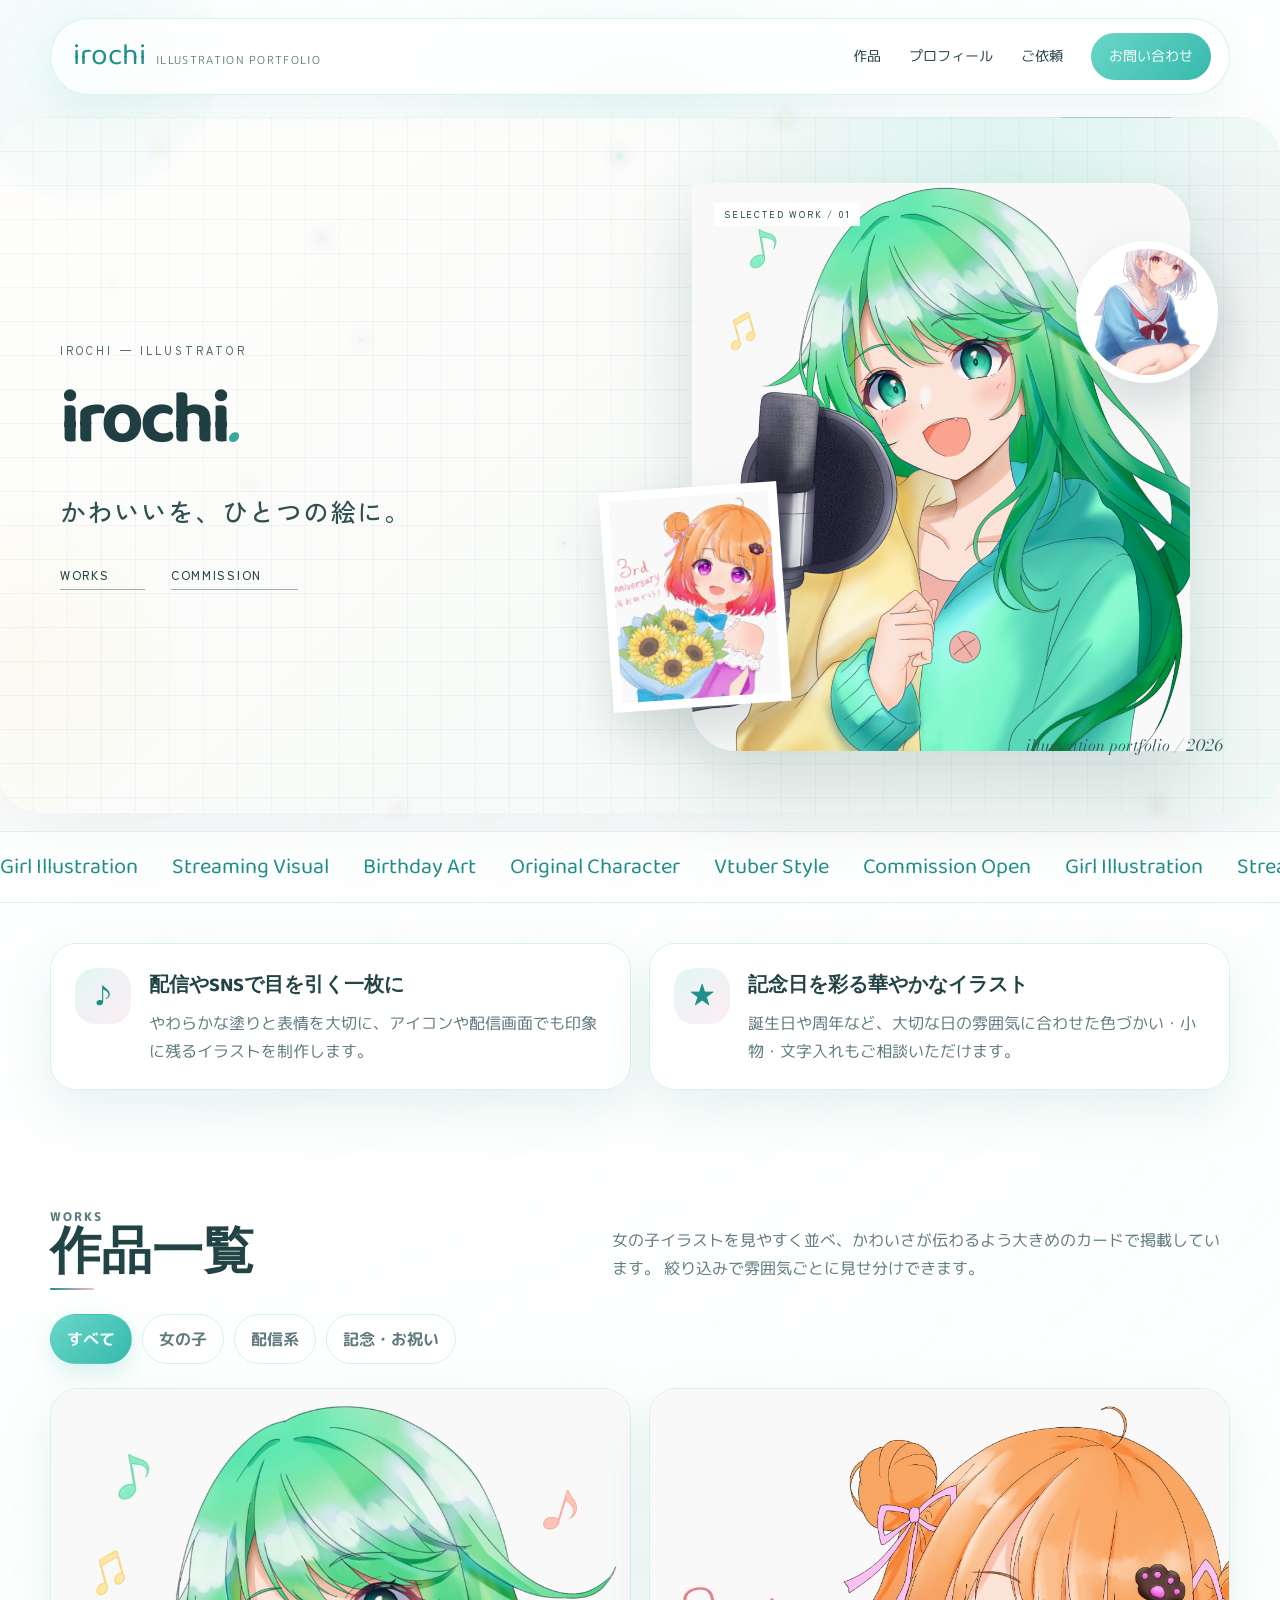
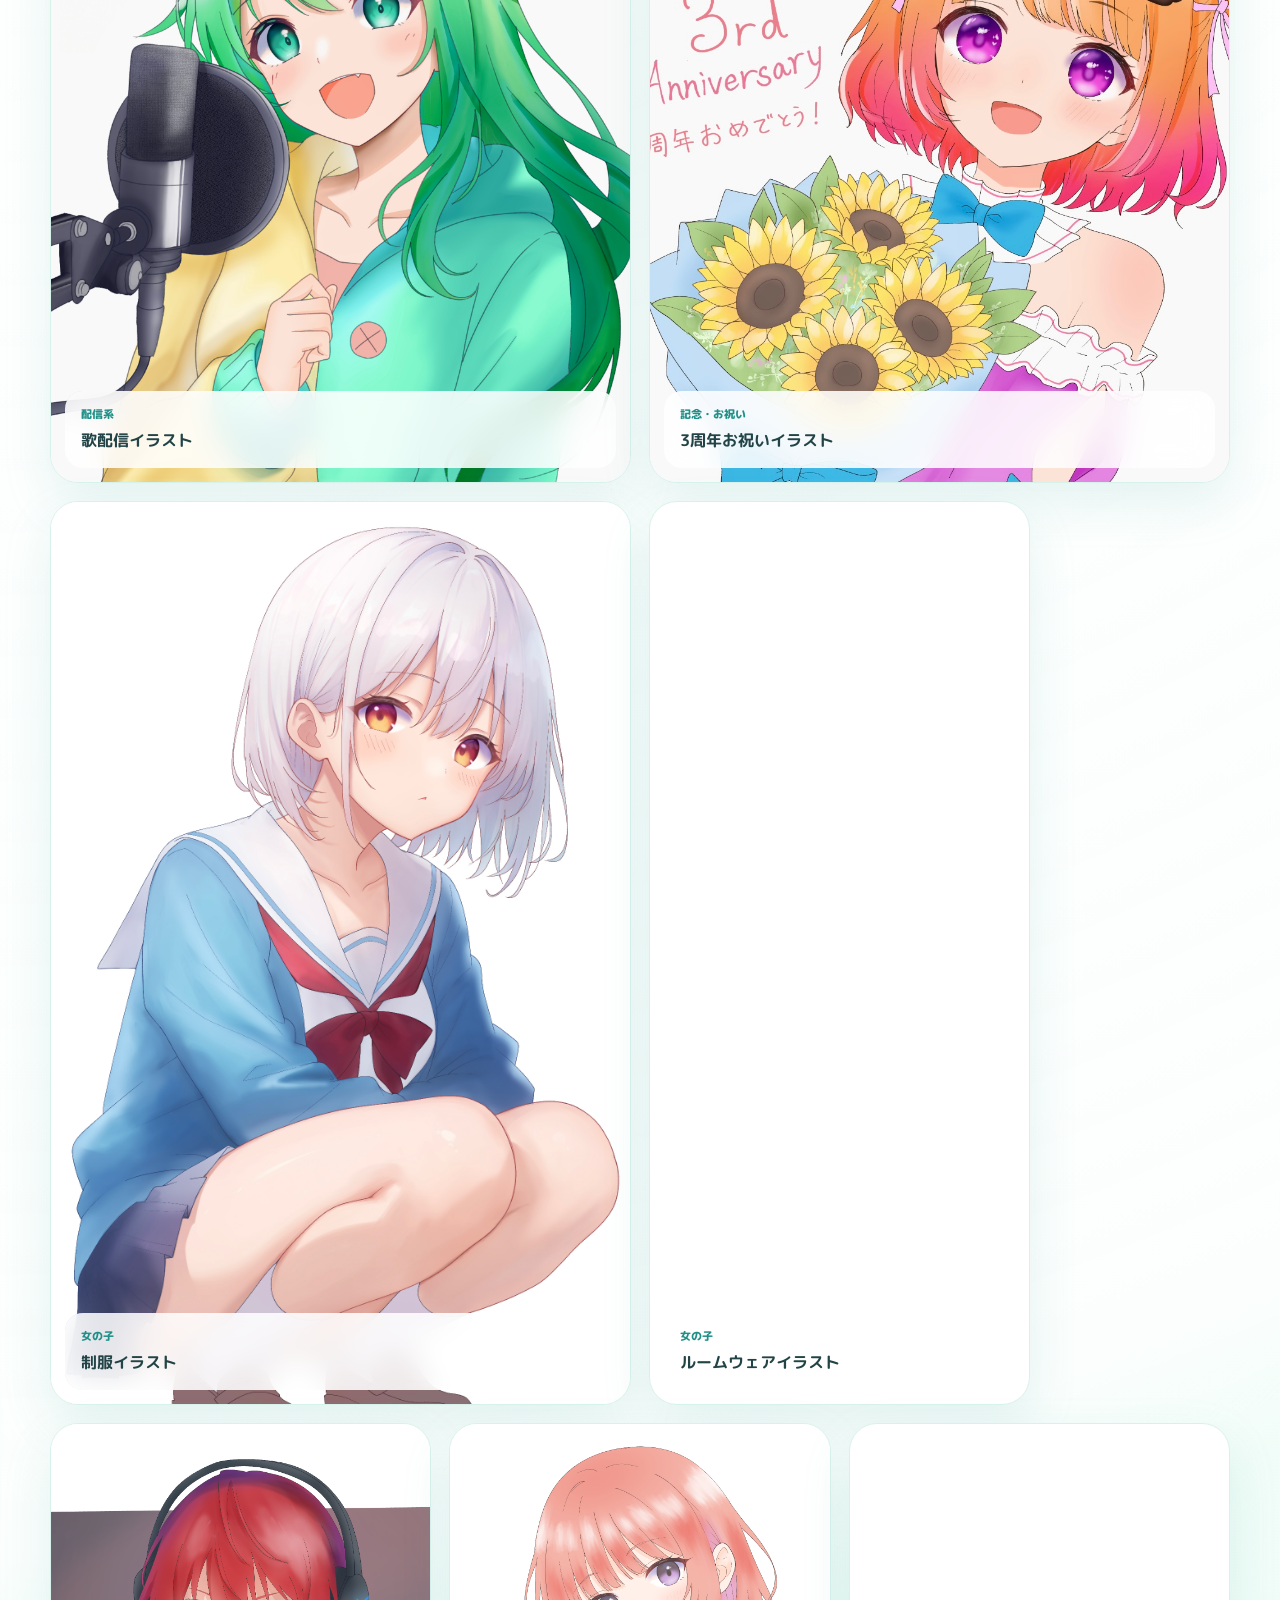
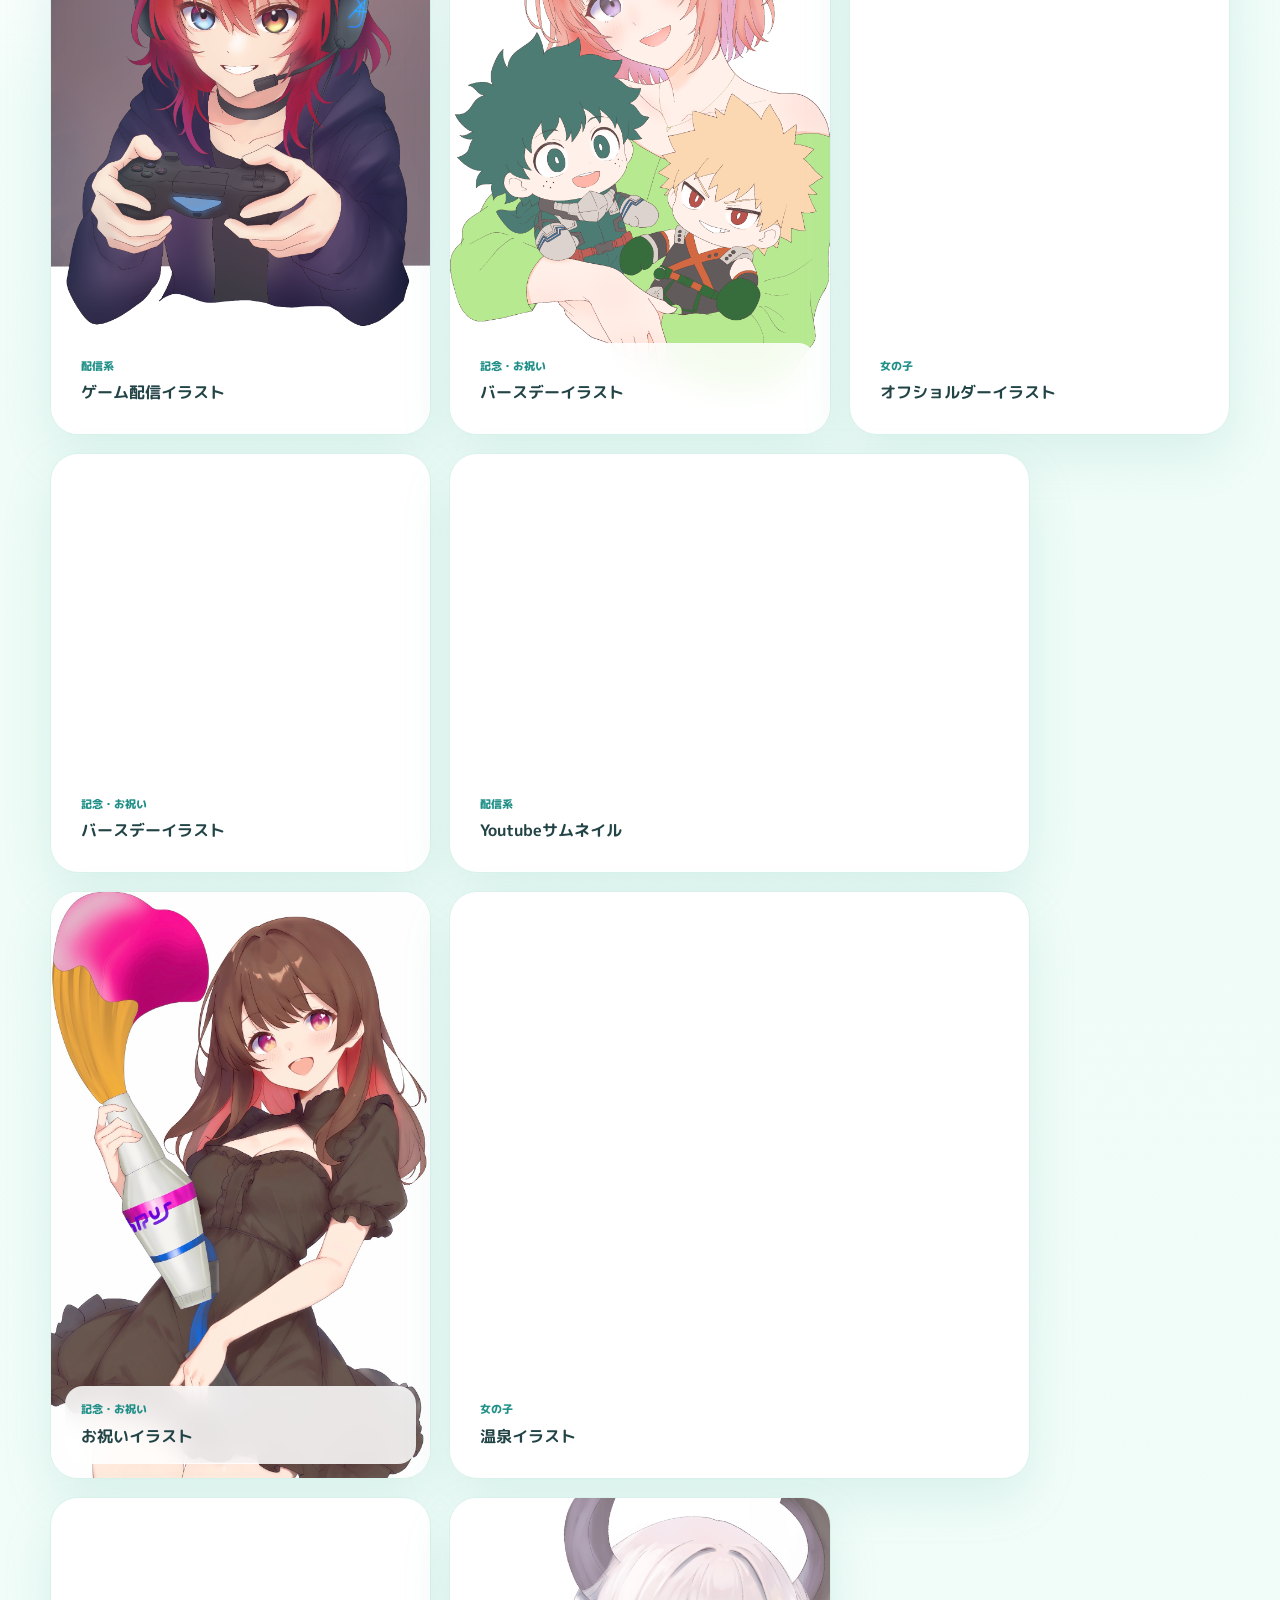
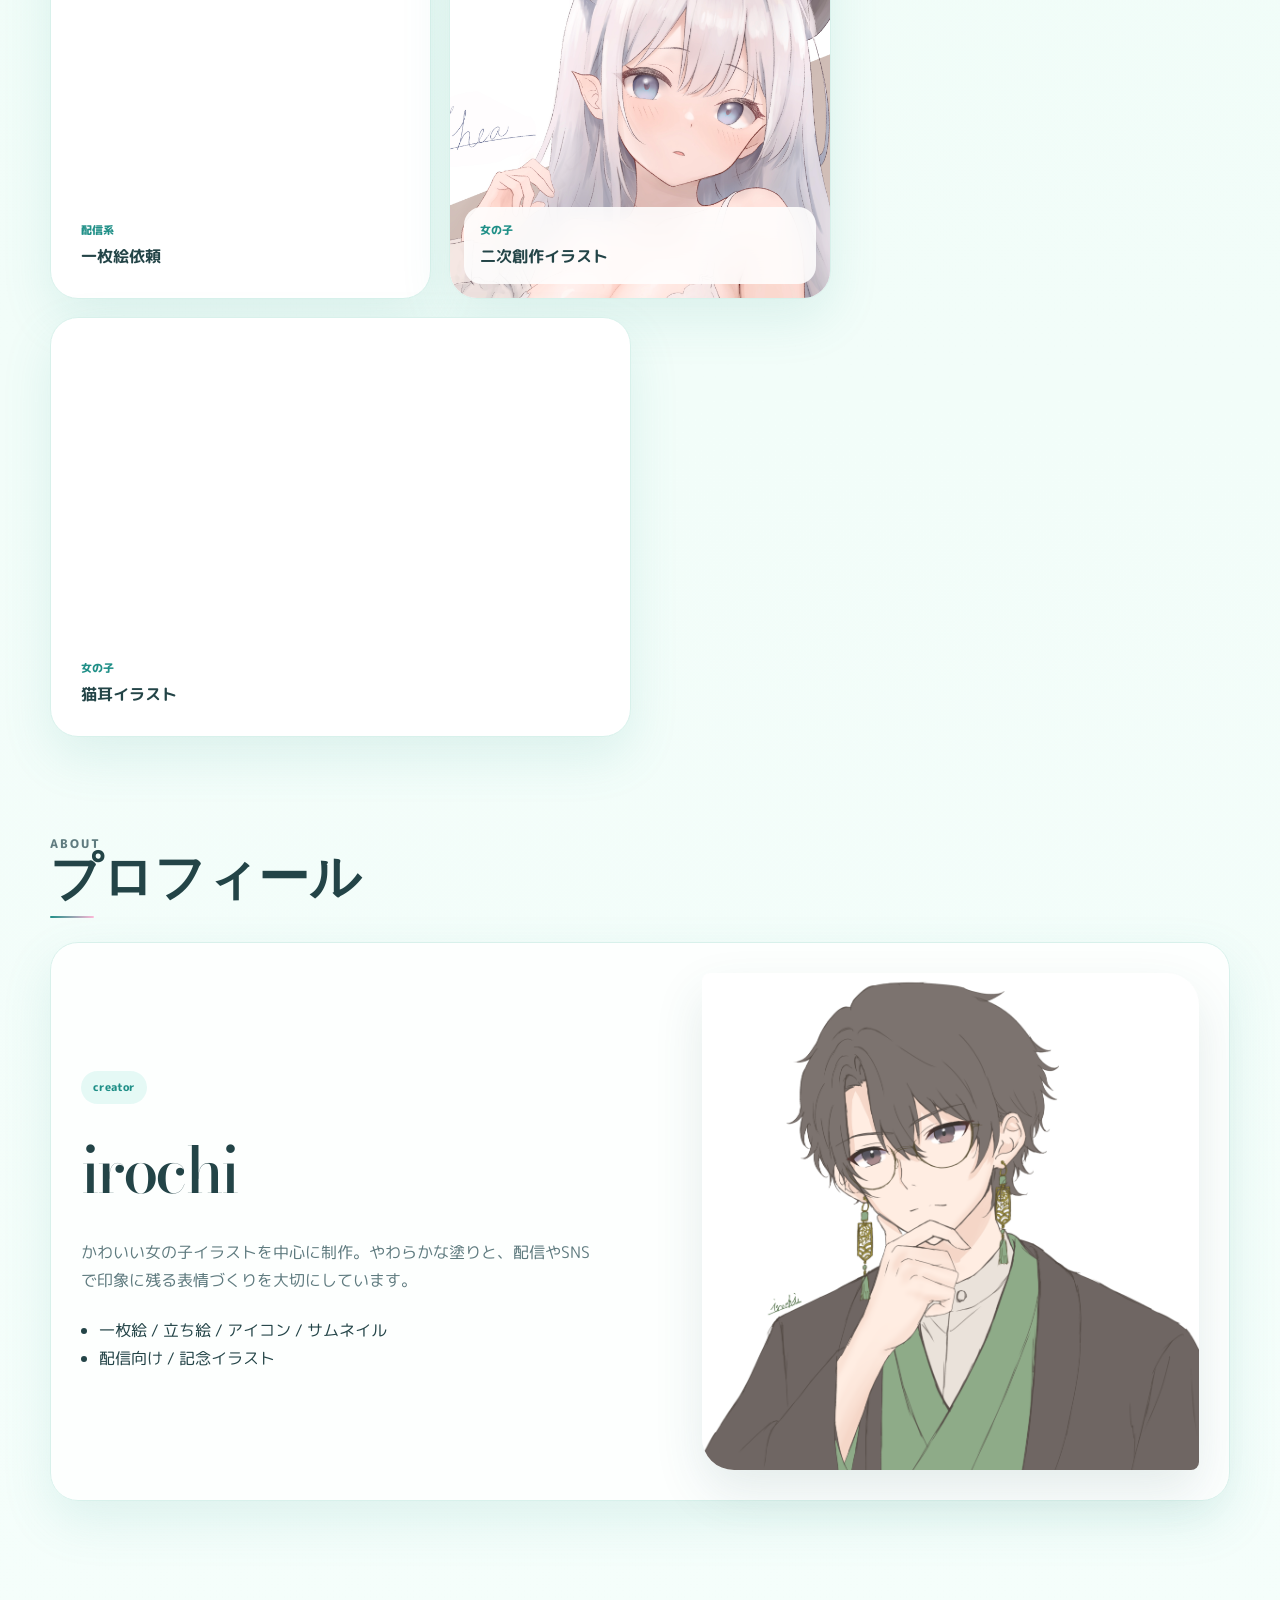
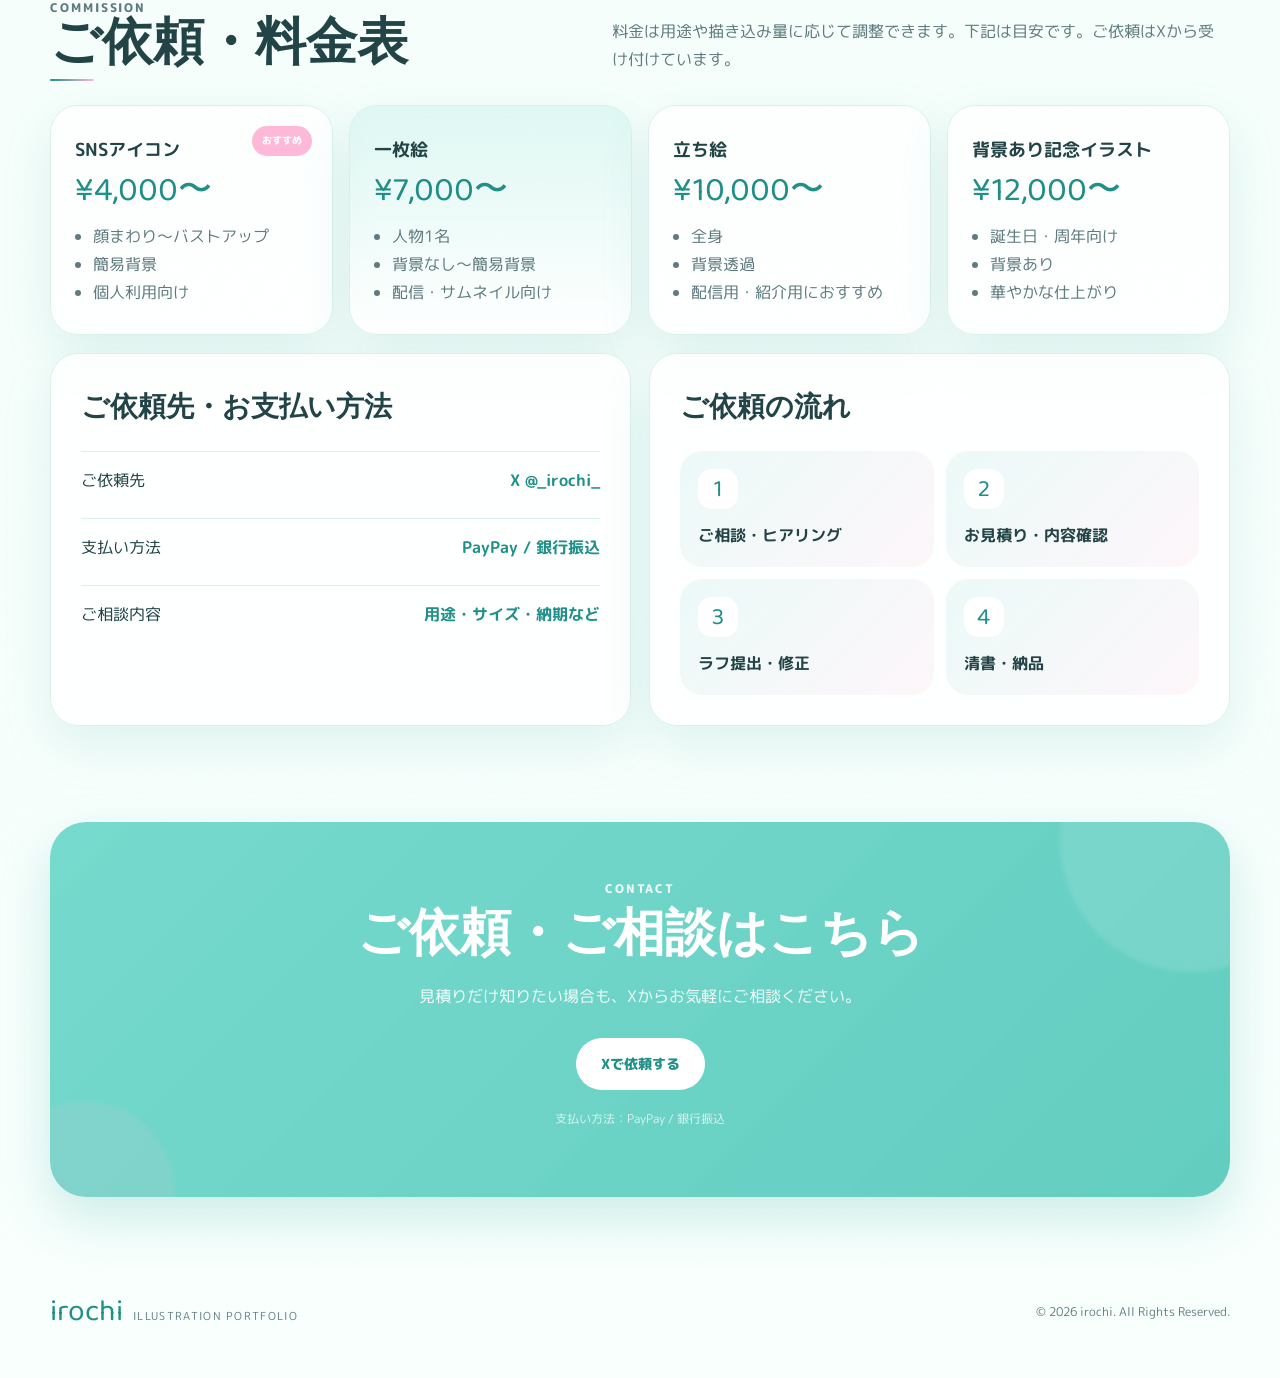
==== index.html @ ca9dcc51 "作品・プロフィール管理画面からポートフォリオを更新" ====
<!DOCTYPE html>
<html lang="ja"><head>
  <meta charset="UTF-8">
  <meta name="viewport" content="width=device-width, initial-scale=1.0">
  <meta name="description" content="irochi のイラストポートフォリオ。かわいい女の子イラストを中心に、配信用・記念イラスト・ご依頼料金表を掲載しています。">
  <meta name="theme-color" content="#6ad7c9">
  <meta property="og:type" content="website">
  <meta property="og:title" content="irochi | Illustration Portfolio">
  <meta property="og:description" content="かわいい女の子イラストを中心に、配信用・記念イラストなどを掲載しています。">
  <meta property="og:url" content="https://irochi1184.github.io/irochi-portfolio/">
  <meta property="og:image" content="https://irochi1184.github.io/irochi-portfolio/assets/work-20260907-054924-replace-1788727764575.webp">
  <meta name="twitter:card" content="summary_large_image">
  <title>irochi | Illustration Portfolio</title>
  <link rel="preconnect" href="https://fonts.googleapis.com">
  <link rel="preconnect" href="https://fonts.gstatic.com" crossorigin="">
  <link href="https://fonts.googleapis.com/css2?family=Baloo+2:wght@500;600;700&amp;family=M+PLUS+Rounded+1c:wght@400;500;700;800&amp;display=swap" rel="stylesheet">
  <link rel="stylesheet" href="style.css">
<meta name="irochi-profile-image" content="assets/irochi-profile-20260907-070333.webp"></head>
<body>
  <div class="bg-bubbles bubble-a"></div>
  <div class="bg-bubbles bubble-b"></div>
  <div class="bg-bubbles bubble-c"></div>

  <header class="site-header">
    <a class="logo" href="#top" aria-label="トップへ">
      <span class="logo-main">irochi</span>
      <span class="logo-sub">illustration portfolio</span>
    </a>

    <button class="menu-button" aria-label="メニューを開く" aria-expanded="false" aria-controls="main-nav">
      <span></span><span></span><span></span>
    </button>

    <nav class="nav" id="main-nav">
      <a href="#works">作品</a>
      <a href="#about">プロフィール</a>
      <a href="#commission">ご依頼</a>
      <a href="#contact" class="nav-contact">お問い合わせ</a>
    </nav>
  </header>

  <main id="top">
    <section class="hero section-shell">
      <div class="hero-copy reveal">
        <div class="mini-badges">
          <span>かわいい</span>
          <span>配信向け</span>
          <span>記念イラスト</span>
        </div>
        <p class="eyebrow">ILLUSTRATION PORTFOLIO</p>
        <h1>ポップでかわいい、<br>目を引く女の子イラストを。</h1>
        <p class="hero-text">
          女の子イラストを中心に、配信用の一枚絵、記念イラスト、立ち絵、
          アイコンなどを制作しています。表情や色づかいを大切に、
          見た瞬間に印象へ残る「かわいい」を目指しています。
        </p>
        <div class="hero-actions">
          <a class="button primary" href="#works">作品を見る</a>
          <a class="button secondary" href="#commission">料金を見る</a>
        </div>
        <div class="hero-stats">
          <div><strong>14</strong><span>掲載作品</span></div>
          <div><strong>Girl</strong><span>女の子中心</span></div>
          <div><strong>Vtuber</strong><span>配信向けも対応</span></div>
        </div>
      </div>

      <div class="hero-visual reveal">
        <div class="hero-card main-card">
          <img src="assets/work-20260907-054924-replace-1788727764575.webp" alt="歌配信イラストのイラスト" fetchpriority="high" decoding="async" style="object-position: 50% 35%;">
        </div>
        <div class="hero-card mini-card card-top">
          <img src="assets/work-20260907-054939-replace-1788727779864.webp" alt="花束を持った女の子イラスト">
        </div>
        <div class="hero-card mini-card card-bottom">
          <img src="assets/work-20260907-055204-replace-1788727924484.webp" alt="制服姿の女の子イラスト">
        </div>
        <span class="float-tag tag-left">cute</span>
        <span class="float-tag tag-right">pop</span>
      </div>
    </section>

    <section class="marquee">
      <div class="marquee-track">
        <span>Girl Illustration</span>
        <span>Streaming Visual</span>
        <span>Birthday Art</span>
        <span>Original Character</span>
        <span>Vtuber Style</span>
        <span>Commission Open</span>
        <span>Girl Illustration</span>
        <span>Streaming Visual</span>
        <span>Birthday Art</span>
        <span>Original Character</span>
        <span>Vtuber Style</span>
        <span>Commission Open</span>
      </div>
    </section>

    <section class="section-shell pick-up">
      <div class="pickup-card">
        <span class="pickup-icon">♪</span>
        <div>
          <h2>配信やSNSで目を引く一枚に</h2>
          <p>やわらかな塗りと表情を大切に、アイコンや配信画面でも印象に残るイラストを制作します。</p>
        </div>
      </div>
      <div class="pickup-card">
        <span class="pickup-icon">★</span>
        <div>
          <h2>記念日を彩る華やかなイラスト</h2>
          <p>誕生日や周年など、大切な日の雰囲気に合わせた色づかい・小物・文字入れもご相談いただけます。</p>
        </div>
      </div>
    </section>

    <section class="section-shell works-section" id="works">
      <div class="section-heading">
        <div>
          <p class="eyebrow">WORKS</p>
          <h2>作品一覧</h2>
        </div>
        <p>
          女の子イラストを見やすく並べ、かわいさが伝わるよう大きめのカードで掲載しています。
          絞り込みで雰囲気ごとに見せ分けできます。
        </p>
      </div>

      <div class="filters" aria-label="作品絞り込み">
        <button class="filter active" data-filter="all">すべて</button>
        <button class="filter" data-filter="girl">女の子</button>
        <button class="filter" data-filter="stream">配信系</button>
        <button class="filter" data-filter="event">記念・お祝い</button>
      </div>

      <div class="gallery">
<article class="work-card large" data-work-id="0dc0d459-3a8c-4c21-8faa-20822215a1f3" data-category="stream" data-description="" data-tags="Vtuber" data-created-at="" data-published-at="" data-focal-x="50" data-focal-y="35"><img src="assets/work-20260907-054924-replace-1788727764575.webp" loading="lazy" decoding="async" alt="歌配信イラストのイラスト" style="object-position:50% 35%"><div class="work-info"><span>配信系</span><h3>歌配信イラスト</h3></div></article>
<article class="work-card large" data-work-id="b589f8be-6ea8-4ae3-92c2-e9eaabcdfb4c" data-category="event" data-description="" data-tags="Vtuber|誕生日" data-created-at="" data-published-at="" data-focal-x="50" data-focal-y="35"><img src="assets/work-20260907-054939-replace-1788727779864.webp" loading="lazy" decoding="async" alt="3周年お祝いイラストのイラスト" style="object-position:50% 35%"><div class="work-info"><span>記念・お祝い</span><h3>3周年お祝いイラスト</h3></div></article>
<article class="work-card large" data-work-id="d599af22-2132-4af4-9855-dc34bfa29e88" data-category="girl" data-description="" data-tags="オリジナル" data-created-at="" data-published-at="" data-focal-x="50" data-focal-y="35"><img src="assets/work-20260907-055204-replace-1788727924484.webp" loading="lazy" decoding="async" alt="制服イラストのイラスト" style="object-position:50% 35%"><div class="work-info"><span>女の子</span><h3>制服イラスト</h3></div></article>
<article class="work-card tall" data-work-id="291535a1-8b2f-4905-a741-f532e386b338" data-category="girl" data-description="" data-tags="オリジナル|配信" data-created-at="" data-published-at="" data-focal-x="50" data-focal-y="35"><img src="assets/work-20260907-054952-replace-1788727792279.webp" loading="lazy" decoding="async" alt="ルームウェアイラストのイラスト" style="object-position:50% 35%"><div class="work-info"><span>女の子</span><h3>ルームウェアイラスト</h3></div></article>
<article class="work-card" data-work-id="65111ff8-8fa5-4982-b0e4-c35c214b6dd1" data-category="stream" data-description="" data-tags="プレゼント" data-created-at="" data-published-at="" data-focal-x="50" data-focal-y="35"><img src="assets/work-20260907-055010-replace-1788727810519.webp" loading="lazy" decoding="async" alt="ゲーム配信イラストのイラスト" style="object-position:50% 35%"><div class="work-info"><span>配信系</span><h3>ゲーム配信イラスト</h3></div></article>
<article class="work-card" data-work-id="30259e52-e75e-404e-b81f-5c33e9fb9d85" data-category="event" data-description="" data-tags="誕生日|プレゼント" data-created-at="" data-published-at="" data-focal-x="50" data-focal-y="35"><img src="assets/work-20260907-055024-replace-1788727824946.webp" loading="lazy" decoding="async" alt="バースデーイラストのイラスト" style="object-position:50% 35%"><div class="work-info"><span>記念・お祝い</span><h3>バースデーイラスト</h3></div></article>
<article class="work-card tall" data-work-id="865e700f-88f6-4f75-8026-7b1b02a7db4a" data-category="girl" data-description="" data-tags="オリジナル" data-created-at="" data-published-at="" data-focal-x="50" data-focal-y="35"><img src="assets/work-20260907-055045-replace-1788727845674.webp" loading="lazy" decoding="async" alt="オフショルダーイラストのイラスト" style="object-position:50% 35%"><div class="work-info"><span>女の子</span><h3>オフショルダーイラスト</h3></div></article>
<article class="work-card" data-work-id="b49111fb-d2c8-4141-b58a-37d630e3a966" data-category="event" data-description="" data-tags="誕生日|プレゼント" data-created-at="" data-published-at="" data-focal-x="50" data-focal-y="35"><img src="assets/work-20260907-055247-replace-1788727967745.webp" loading="lazy" decoding="async" alt="バースデーイラストのイラスト" style="object-position:50% 35%"><div class="work-info"><span>記念・お祝い</span><h3>バースデーイラスト</h3></div></article>
<article class="work-card wide" data-work-id="de477c75-c773-4f54-abbe-0441df78bc2a" data-category="stream" data-description="" data-tags="ご依頼|Vtuber" data-created-at="2026-09-06" data-published-at="2026-09-06" data-focal-x="50" data-focal-y="35"><img src="assets/work-20260907-060654-1.webp" loading="lazy" decoding="async" alt="Youtubeサムネイルのイラスト" style="object-position:50% 35%"><div class="work-info"><span>配信系</span><h3>Youtubeサムネイル</h3></div></article>
<article class="work-card tall" data-work-id="1d1c9eec-aa53-486e-a115-e039f8ad500e" data-category="event" data-description="" data-tags="ご依頼|Vtuber" data-created-at="" data-published-at="" data-focal-x="50" data-focal-y="35"><img src="assets/work-20260907-055303-replace-1788727983370.webp" loading="lazy" decoding="async" alt="お祝いイラストのイラスト" style="object-position:50% 35%"><div class="work-info"><span>記念・お祝い</span><h3>お祝いイラスト</h3></div></article>
<article class="work-card wide" data-work-id="b80fc6d6-3c16-4c52-986f-11e613a94fc9" data-category="girl" data-description="" data-tags="オリジナル" data-created-at="2026-09-06" data-published-at="2026-09-06" data-focal-x="50" data-focal-y="35"><img src="assets/work-20260907-063149-11.webp" loading="lazy" decoding="async" alt="温泉イラストのイラスト" style="object-position:50% 35%"><div class="work-info"><span>女の子</span><h3>温泉イラスト</h3></div></article>
<article class="work-card" data-work-id="86defe2a-45c2-4e32-8ec9-e28cf5e42262" data-category="stream" data-description="" data-tags="Vtuber|ご依頼" data-created-at="2026-09-06" data-published-at="2026-09-06" data-focal-x="50" data-focal-y="35"><img src="assets/work-20260907-060654-3.webp" loading="lazy" decoding="async" alt="一枚絵依頼のイラスト" style="object-position:50% 35%"><div class="work-info"><span>配信系</span><h3>一枚絵依頼</h3></div></article>
<article class="work-card" data-work-id="dad50758-7b2e-46ce-8309-6c35e330c584" data-category="girl" data-description="" data-tags="趣味" data-created-at="2026-09-06" data-published-at="2026-09-06" data-focal-x="50" data-focal-y="35"><img src="assets/work-20260907-060655-4.webp" loading="lazy" decoding="async" alt="二次創作イラストのイラスト" style="object-position:50% 35%"><div class="work-info"><span>女の子</span><h3>二次創作イラスト</h3></div></article>
<article class="work-card wide" data-work-id="c6e6d2fe-31e2-41bc-9233-42c44d177fab" data-category="girl" data-description="" data-tags="" data-created-at="2026-09-06" data-published-at="2026-09-06" data-focal-x="50" data-focal-y="35"><img src="assets/work-20260907-062955-14.webp" loading="lazy" decoding="async" alt="猫耳イラストのイラスト" style="object-position:50% 35%"><div class="work-info"><span>女の子</span><h3>猫耳イラスト</h3></div></article>
</div>
    </section>

    <section class="section-shell about-section" id="about">
      <div class="section-heading compact">
        <div>
          <p class="eyebrow">ABOUT</p>
          <h2>プロフィール</h2>
        </div>
      </div>

      <div class="about-grid">
        <div class="about-card profile-card">
          <span class="card-label">creator</span>
          <h3>irochi</h3>
          <p>
            かわいい女の子イラストを中心に制作しているイラストレーターです。
            やわらかな塗りと親しみやすい表情、配信映えする見た目づくりを大切にしています。
          </p>
          <ul>
            <li>得意：女の子 / 配信向け / 記念イラスト</li>
            <li>対応：一枚絵 / 立ち絵 / アイコン / サムネイル</li>
            <li>雰囲気：かわいい / ポップ / やさしい色合い</li>
          </ul>
        </div>

        <div class="about-card strength-card">
          <span class="card-label">point</span>
          <h3>得意なイラスト</h3>
          <div class="point-list">
            <div><strong>01</strong><p>表情が伝わる、かわいい女の子イラスト</p></div>
            <div><strong>02</strong><p>配信・SNSで使いやすい、明るく見やすい一枚絵</p></div>
            <div><strong>03</strong><p>誕生日・周年など、特別感のある記念イラスト</p></div>
          </div>
        </div>
      </div>
    </section>

    <section class="section-shell commission-section" id="commission">
      <div class="section-heading">
        <div>
          <p class="eyebrow">COMMISSION</p>
          <h2>ご依頼・料金表</h2>
        </div>
        <p>
          料金は用途や描き込み量に応じて調整できます。下記は目安です。
          必要であれば商用利用、差分、背景追加などもご相談いただけます。
        </p>
      </div>

      <div class="price-grid">
        <article class="price-card">
          <span class="card-badge">おすすめ</span>
          <h3>SNSアイコン</h3>
          <p class="price">¥5,000〜</p>
          <ul>
            <li>顔まわり〜バストアップ</li>
            <li>簡易背景</li>
            <li>個人利用向け</li>
          </ul>
        </article>
        <article class="price-card featured">
          <h3>一枚絵</h3>
          <p class="price">¥15,000〜</p>
          <ul>
            <li>人物1名</li>
            <li>背景ありも相談可能</li>
            <li>記念イラストやサムネイル向け</li>
          </ul>
        </article>
        <article class="price-card">
          <h3>立ち絵</h3>
          <p class="price">¥12,000〜</p>
          <ul>
            <li>全身</li>
            <li>背景透過</li>
            <li>配信用・紹介用におすすめ</li>
          </ul>
        </article>
        <article class="price-card">
          <h3>記念イラスト</h3>
          <p class="price">¥18,000〜</p>
          <ul>
            <li>誕生日・周年向け</li>
            <li>小物や文字入れ対応</li>
            <li>華やかな仕上がり</li>
          </ul>
        </article>
      </div>

      <div class="commission-grid">
        <div class="extra-card">
          <h3>追加料金の例</h3>
          <div class="extra-list">
            <div><span>人物追加</span><strong>+ ¥5,000〜</strong></div>
            <div><span>複雑な背景・小物</span><strong>+ ¥3,000〜</strong></div>
            <div><span>表情差分</span><strong>+ ¥1,500〜</strong></div>
            <div><span>商用利用</span><strong>制作費の50%〜</strong></div>
          </div>
        </div>

        <div class="flow-card">
          <h3>ご依頼の流れ</h3>
          <ol>
            <li><span>1</span><p>ご相談・ヒアリング</p></li>
            <li><span>2</span><p>お見積り・内容確認</p></li>
            <li><span>3</span><p>ラフ提出・修正</p></li>
            <li><span>4</span><p>清書・納品</p></li>
          </ol>
        </div>
      </div>
    </section>

    <section class="section-shell contact-section" id="contact">
      <div class="contact-card">
        <p class="eyebrow">CONTACT</p>
        <h2>ご依頼・ご相談はこちら</h2>
        <p>
          「まずは見積りだけ知りたい」「こんな雰囲気で描けるか聞きたい」など、
          まだ内容が固まっていない段階でもお気軽にご連絡ください。
        </p>
        <div class="contact-buttons">
          <span class="button primary contact-disabled" aria-disabled="true">ご依頼受付先は準備中です</span>
        </div>
        <p class="contact-note">連絡先を掲載後、こちらから直接ご相談いただけるようになります。</p>
      </div>
    </section>
  </main>

  <footer class="footer">
    <a class="logo" href="#top">
      <span class="logo-main">irochi</span>
      <span class="logo-sub">illustration portfolio</span>
    </a>
    <p>© 2026 irochi. All Rights Reserved.</p>
  </footer>

  <div class="lightbox" aria-hidden="true">
    <button class="lightbox-close" aria-label="閉じる">×</button>
    <img src="" alt="">
  </div>

  <script src="script.js"></script>


<template id="portfolio-hidden-works"></template></body></html>
---- style.css ----
:root {
  --bg: #f7fffd;
  --bg-soft: #eefcf8;
  --white: #ffffff;
  --text: #234447;
  --muted: #5f7b7f;
  --line: #d8f1eb;
  --main: #6ad7c9;
  --main-deep: #35b9ac;
  --main-dark: #1f8f87;
  --pink: #ffb9d8;
  --yellow: #ffe59c;
  --shadow: 0 20px 50px rgba(80, 170, 160, 0.14);
  --radius-xl: 36px;
  --radius-lg: 26px;
  --radius-md: 18px;
}

* { box-sizing: border-box; }
html { scroll-behavior: smooth; }
body {
  margin: 0;
  font-family: "M PLUS Rounded 1c", sans-serif;
  color: var(--text);
  background:
    radial-gradient(circle at top left, rgba(255,255,255,.95), rgba(255,255,255,.75) 40%, transparent 42%),
    linear-gradient(180deg, #f7fffd 0%, #effcf7 50%, #f8fffd 100%);
  line-height: 1.75;
  overflow-x: hidden;
  position: relative;
}
img { display: block; width: 100%; }
a { color: inherit; text-decoration: none; }
button { font: inherit; }

.bg-bubbles {
  position: fixed;
  z-index: -1;
  border-radius: 50%;
  filter: blur(3px);
  opacity: .55;
}
.bubble-a {
  width: 280px; height: 280px;
  top: -80px; left: -60px;
  background: radial-gradient(circle, rgba(106,215,201,.22), rgba(106,215,201,0));
}
.bubble-b {
  width: 360px; height: 360px;
  top: 18%; right: -120px;
  background: radial-gradient(circle, rgba(255,185,216,.16), rgba(255,185,216,0));
}
.bubble-c {
  width: 300px; height: 300px;
  bottom: 10%; left: -120px;
  background: radial-gradient(circle, rgba(255,229,156,.18), rgba(255,229,156,0));
}

.site-header {
  position: sticky;
  top: 14px;
  z-index: 20;
  display: flex;
  align-items: center;
  justify-content: space-between;
  width: min(1180px, calc(100% - 28px));
  margin: 18px auto 0;
  padding: 14px 18px 14px 22px;
  background: rgba(255,255,255,.74);
  border: 1px solid rgba(216,241,235,.92);
  box-shadow: 0 10px 30px rgba(102, 186, 177, .1);
  backdrop-filter: blur(16px);
  border-radius: 999px;
}
.logo {
  display: inline-flex;
  align-items: baseline;
  gap: 10px;
}
.logo-main {
  font-family: "Baloo 2", sans-serif;
  font-size: 30px;
  line-height: 1;
  color: var(--main-dark);
}
.logo-sub {
  font-size: 11px;
  letter-spacing: .12em;
  color: var(--muted);
  text-transform: uppercase;
}
.nav {
  display: flex;
  align-items: center;
  gap: 28px;
  font-size: 14px;
}
.nav a { transition: transform .2s ease, opacity .2s ease; }
.nav a:hover { transform: translateY(-2px); opacity: .8; }
.nav-contact {
  padding: 11px 18px;
  background: linear-gradient(135deg, var(--main), var(--main-deep));
  color: white;
  border-radius: 999px;
}
.menu-button {
  display: none;
  border: 0;
  background: transparent;
  padding: 8px;
}
.menu-button span {
  display: block;
  width: 24px;
  height: 2px;
  margin: 5px 0;
  background: var(--main-dark);
  border-radius: 999px;
}

.section-shell {
  width: min(1180px, calc(100% - 32px));
  margin: 0 auto;
}
.hero {
  display: grid;
  grid-template-columns: .95fr 1.05fr;
  gap: 52px;
  padding: 62px 0 52px;
  align-items: center;
}
.mini-badges {
  display: flex;
  flex-wrap: wrap;
  gap: 10px;
  margin-bottom: 18px;
}
.mini-badges span {
  padding: 8px 14px;
  border-radius: 999px;
  background: rgba(106,215,201,.15);
  color: var(--main-dark);
  font-size: 12px;
  font-weight: 700;
}
.eyebrow {
  margin: 0 0 10px;
  color: var(--main-dark);
  font-size: 12px;
  letter-spacing: .16em;
  font-weight: 800;
}
.hero h1, .section-heading h2, .contact-card h2 {
  margin: 0;
  font-family: "Baloo 2", sans-serif;
  font-weight: 700;
  line-height: 1.08;
}
.hero h1 { font-size: clamp(42px, 6vw, 74px); }
.hero-text {
  max-width: 560px;
  margin: 20px 0 0;
  color: var(--muted);
  font-size: 15px;
}
.hero-actions {
  display: flex;
  flex-wrap: wrap;
  gap: 12px;
  margin-top: 28px;
}
.button {
  display: inline-flex;
  align-items: center;
  justify-content: center;
  min-height: 52px;
  padding: 0 24px;
  border-radius: 999px;
  border: 1px solid transparent;
  font-size: 14px;
  font-weight: 800;
  transition: transform .2s ease, box-shadow .2s ease;
}
.button:hover {
  transform: translateY(-2px);
  box-shadow: 0 8px 18px rgba(70, 180, 165, .14);
}
.button.primary {
  background: linear-gradient(135deg, var(--main), var(--main-deep));
  color: white;
}
.button.secondary {
  background: white;
  border-color: var(--line);
}
.hero-stats {
  display: grid;
  grid-template-columns: repeat(3, minmax(0, 1fr));
  gap: 12px;
  margin-top: 30px;
}
.hero-stats div {
  padding: 16px 14px;
  background: rgba(255,255,255,.76);
  border: 1px solid var(--line);
  border-radius: 20px;
  text-align: center;
  box-shadow: var(--shadow);
}
.hero-stats strong {
  display: block;
  font-family: "Baloo 2", sans-serif;
  font-size: 24px;
  line-height: 1;
  color: var(--main-dark);
}
.hero-stats span {
  display: block;
  margin-top: 6px;
  font-size: 12px;
  color: var(--muted);
}

.hero-visual {
  position: relative;
  min-height: 650px;
}
.hero-card {
  position: absolute;
  overflow: hidden;
  background: white;
  border: 1px solid var(--line);
  box-shadow: var(--shadow);
}
.main-card {
  width: min(86%, 560px);
  top: 26px;
  right: 24px;
  border-radius: 42px;
  padding: 16px;
  background: linear-gradient(180deg, #ffffff, #f5fffd);
}
.main-card img {
  aspect-ratio: 4 / 5;
  object-fit: cover;
  border-radius: 30px;
}
.mini-card {
  width: 205px;
  padding: 10px;
  border-radius: 28px;
}
.mini-card img {
  aspect-ratio: 1 / 1;
  object-fit: cover;
  border-radius: 20px;
}
.card-top { left: 0; top: 0; transform: rotate(-7deg); }
.card-bottom { left: 16px; bottom: 34px; transform: rotate(7deg); }
.float-tag {
  position: absolute;
  display: inline-flex;
  align-items: center;
  justify-content: center;
  height: 40px;
  padding: 0 18px;
  border-radius: 999px;
  font-family: "Baloo 2", sans-serif;
  font-size: 22px;
  color: white;
  box-shadow: var(--shadow);
}
.tag-left { right: 22px; top: 0; background: linear-gradient(135deg, #ff9fc8, #ffbfdf); }
.tag-right { right: 0; bottom: 18px; background: linear-gradient(135deg, #67d6c6, #2bb0a1); }

.marquee {
  overflow: hidden;
  border-top: 1px solid rgba(216,241,235,.95);
  border-bottom: 1px solid rgba(216,241,235,.95);
  background: rgba(255,255,255,.55);
}
.marquee-track {
  display: flex;
  gap: 34px;
  width: max-content;
  padding: 16px 0;
  animation: marquee 28s linear infinite;
}
.marquee-track span {
  font-family: "Baloo 2", sans-serif;
  font-size: 22px;
  color: var(--main-dark);
}
@keyframes marquee {
  from { transform: translateX(0); }
  to { transform: translateX(-50%); }
}

.pick-up {
  display: grid;
  grid-template-columns: 1fr 1fr;
  gap: 18px;
  padding: 40px 0 20px;
}
.pickup-card {
  display: flex;
  gap: 18px;
  padding: 24px 24px;
  background: rgba(255,255,255,.82);
  border: 1px solid var(--line);
  border-radius: 26px;
  box-shadow: var(--shadow);
}
.pickup-card h2 {
  margin: 0;
  font-size: 20px;
  font-family: "Baloo 2", sans-serif;
}
.pickup-card p { margin: 6px 0 0; color: var(--muted); }
.pickup-icon {
  flex: 0 0 auto;
  display: grid;
  place-items: center;
  width: 56px;
  height: 56px;
  border-radius: 20px;
  background: linear-gradient(135deg, rgba(106,215,201,.2), rgba(255,185,216,.26));
  font-size: 26px;
  color: var(--main-dark);
}

.works-section,
.about-section,
.commission-section,
.contact-section {
  padding: 96px 0 0;
}
.section-heading {
  display: grid;
  grid-template-columns: .92fr 1.08fr;
  gap: 36px;
  align-items: end;
  margin-bottom: 32px;
}
.section-heading.compact { grid-template-columns: 1fr; }
.section-heading h2,
.contact-card h2 { font-size: clamp(34px, 4vw, 56px); }
.section-heading p { margin: 0; color: var(--muted); }

.filters {
  display: flex;
  flex-wrap: wrap;
  gap: 10px;
  margin-bottom: 24px;
}
.filter {
  padding: 10px 16px;
  border-radius: 999px;
  border: 1px solid var(--line);
  background: rgba(255,255,255,.76);
  color: var(--muted);
  cursor: pointer;
  font-weight: 700;
}
.filter.active {
  background: linear-gradient(135deg, var(--main), var(--main-deep));
  border-color: transparent;
  color: white;
}

.gallery {
  display: grid;
  grid-template-columns: repeat(12, 1fr);
  gap: 18px;
}
.work-card {
  grid-column: span 4;
  position: relative;
  overflow: hidden;
  min-height: 360px;
  border-radius: 28px;
  border: 1px solid var(--line);
  background: white;
  box-shadow: var(--shadow);
  cursor: pointer;
}
.work-card.large { grid-column: span 6; min-height: 470px; }
.work-card.wide { grid-column: span 6; min-height: 420px; }
.work-card.tall { min-height: 500px; }
.work-card img {
  width: 100%;
  height: 100%;
  object-fit: cover;
  transition: transform .35s ease;
}
.work-card:hover img { transform: scale(1.03); }
.work-info {
  position: absolute;
  left: 14px;
  right: 14px;
  bottom: 14px;
  padding: 14px 16px;
  border-radius: 18px;
  background: rgba(255,255,255,.86);
  backdrop-filter: blur(14px);
}
.work-info span {
  display: block;
  font-size: 11px;
  color: var(--main-dark);
  font-weight: 800;
}
.work-info h3 {
  margin: 2px 0 0;
  font-size: 16px;
}

.about-grid {
  display: grid;
  grid-template-columns: 1fr 1fr;
  gap: 18px;
}
.about-card {
  padding: 30px;
  border-radius: 28px;
  border: 1px solid var(--line);
  background: rgba(255,255,255,.8);
  box-shadow: var(--shadow);
}
.card-label {
  display: inline-flex;
  padding: 7px 12px;
  border-radius: 999px;
  background: rgba(106,215,201,.16);
  color: var(--main-dark);
  font-size: 11px;
  font-weight: 800;
}
.about-card h3 {
  margin: 16px 0 12px;
  font-family: "Baloo 2", sans-serif;
  font-size: 30px;
}
.about-card p { margin: 0; color: var(--muted); }
.profile-card ul {
  margin: 18px 0 0;
  padding-left: 18px;
  color: var(--text);
}
.point-list {
  display: grid;
  gap: 12px;
  margin-top: 16px;
}
.point-list div {
  display: grid;
  grid-template-columns: 54px 1fr;
  gap: 12px;
  align-items: start;
  padding: 16px;
  border-radius: 20px;
  background: linear-gradient(135deg, rgba(106,215,201,.13), rgba(255,185,216,.12));
}
.point-list strong {
  display: grid;
  place-items: center;
  width: 54px;
  height: 54px;
  border-radius: 18px;
  background: white;
  color: var(--main-dark);
  font-family: "Baloo 2", sans-serif;
  font-size: 21px;
}
.point-list p { margin: 0; }

.price-grid {
  display: grid;
  grid-template-columns: repeat(4, 1fr);
  gap: 16px;
}
.price-card {
  position: relative;
  padding: 28px 24px;
  background: rgba(255,255,255,.82);
  border: 1px solid var(--line);
  border-radius: 28px;
  box-shadow: var(--shadow);
}
.price-card.featured {
  background: linear-gradient(180deg, rgba(106,215,201,.16), rgba(255,255,255,.92));
}
.card-badge {
  position: absolute;
  top: 20px;
  right: 20px;
  padding: 6px 10px;
  border-radius: 999px;
  background: var(--pink);
  color: white;
  font-size: 10px;
  font-weight: 800;
}
.price-card h3 {
  margin: 0;
  font-size: 18px;
}
.price {
  margin: 8px 0 14px;
  font-family: "Baloo 2", sans-serif;
  font-size: 34px;
  line-height: 1;
  color: var(--main-dark);
}
.price-card ul {
  margin: 0;
  padding-left: 18px;
  color: var(--muted);
}

.commission-grid {
  display: grid;
  grid-template-columns: 1fr 1fr;
  gap: 18px;
  margin-top: 18px;
}
.extra-card,
.flow-card {
  padding: 30px;
  border-radius: 28px;
  border: 1px solid var(--line);
  background: rgba(255,255,255,.82);
  box-shadow: var(--shadow);
}
.extra-card h3,
.flow-card h3 {
  margin: 0 0 18px;
  font-family: "Baloo 2", sans-serif;
  font-size: 28px;
}
.extra-list {
  display: grid;
  gap: 10px;
}
.extra-list div {
  display: flex;
  justify-content: space-between;
  gap: 16px;
  padding: 14px 0;
  border-top: 1px solid var(--line);
}
.extra-list strong { color: var(--main-dark); }
.flow-card ol {
  display: grid;
  grid-template-columns: repeat(2, 1fr);
  gap: 12px;
  list-style: none;
  padding: 0;
  margin: 0;
}
.flow-card li {
  padding: 18px;
  border-radius: 22px;
  background: linear-gradient(135deg, rgba(106,215,201,.12), rgba(255,185,216,.12));
}
.flow-card li span {
  display: inline-grid;
  place-items: center;
  width: 40px;
  height: 40px;
  border-radius: 14px;
  background: white;
  color: var(--main-dark);
  font-family: "Baloo 2", sans-serif;
  font-size: 24px;
}
.flow-card li p {
  margin: 12px 0 0;
  font-weight: 700;
}

.contact-section { padding-bottom: 92px; }
.contact-card {
  padding: 56px 46px;
  text-align: center;
  border-radius: 36px;
  background: linear-gradient(135deg, rgba(106,215,201,.92), rgba(93,203,190,.96));
  color: white;
  box-shadow: 0 20px 50px rgba(66, 177, 164, 0.24);
}
.contact-card .eyebrow { color: rgba(255,255,255,.88); }
.contact-card p:not(.eyebrow):not(.contact-note) {
  max-width: 700px;
  margin: 18px auto 0;
  color: rgba(255,255,255,.92);
}
.contact-buttons {
  display: flex;
  justify-content: center;
  gap: 12px;
  margin-top: 28px;
}
.contact-card .button.primary {
  background: white;
  color: var(--main-dark);
}
.contact-card .button.secondary {
  border-color: rgba(255,255,255,.5);
  background: rgba(255,255,255,.16);
  color: white;
}
.contact-note {
  margin-top: 18px;
  font-size: 12px;
  color: rgba(255,255,255,.75);
}

.footer {
  width: min(1180px, calc(100% - 32px));
  margin: 0 auto;
  padding: 0 0 44px;
  display: flex;
  align-items: center;
  justify-content: space-between;
  color: var(--muted);
  font-size: 12px;
}

.lightbox {
  position: fixed;
  inset: 0;
  z-index: 100;
  display: none;
  align-items: center;
  justify-content: center;
  padding: 30px;
  background: rgba(17, 25, 24, .84);
}
.lightbox.open { display: flex; }
.lightbox img {
  width: auto;
  max-width: min(92vw, 1200px);
  max-height: 88vh;
  border-radius: 18px;
  box-shadow: 0 25px 60px rgba(0,0,0,.32);
}
.lightbox-close {
  position: absolute;
  top: 18px;
  right: 22px;
  width: 48px;
  height: 48px;
  border: 0;
  border-radius: 50%;
  background: rgba(255,255,255,.18);
  color: white;
  font-size: 30px;
  cursor: pointer;
}

.reveal {
  opacity: 0;
  transform: translateY(18px);
  animation: fadeUp .8s ease forwards;
}
.hero-visual.reveal { animation-delay: .12s; }
@keyframes fadeUp { to { opacity: 1; transform: none; } }

@media (max-width: 1020px) {
  .hero { grid-template-columns: 1fr; }
  .hero-visual { min-height: 720px; max-width: 720px; margin: 0 auto; width: 100%; }
  .pick-up,
  .section-heading,
  .about-grid,
  .commission-grid { grid-template-columns: 1fr; }
  .price-grid { grid-template-columns: 1fr 1fr; }
  .gallery .work-card,
  .gallery .work-card.large,
  .gallery .work-card.wide { grid-column: span 6; }
}

@media (max-width: 720px) {
  .site-header {
    width: calc(100% - 20px);
    margin-top: 10px;
    border-radius: 26px;
  }
  .menu-button { display: block; }
  .nav {
    display: none;
    position: absolute;
    top: calc(100% + 8px);
    left: 0;
    right: 0;
    flex-direction: column;
    align-items: stretch;
    gap: 0;
    padding: 16px;
    border: 1px solid var(--line);
    border-radius: 24px;
    background: rgba(255,255,255,.95);
    box-shadow: var(--shadow);
  }
  .nav.open { display: flex; }
  .nav a { padding: 10px; }
  .nav-contact { text-align: center; margin-top: 4px; }

  .hero { padding-top: 42px; gap: 28px; }
  .hero h1 { font-size: 44px; }
  .hero-stats { grid-template-columns: 1fr; }
  .hero-visual { min-height: 520px; }
  .main-card {
    position: relative;
    width: calc(100% - 26px);
    right: auto;
    top: auto;
    margin: 0 auto;
  }
  .mini-card { width: 140px; }
  .card-top { top: -8px; left: 0; }
  .card-bottom { bottom: 2px; left: 0; }
  .tag-left { top: -12px; right: 16px; }
  .tag-right { right: 10px; bottom: -6px; }

  .marquee-track span { font-size: 18px; }
  .pick-up { padding-top: 26px; }
  .pickup-card { padding: 18px; }
  .works-section,
  .about-section,
  .commission-section,
  .contact-section { padding-top: 72px; }

  .gallery { grid-template-columns: 1fr; }
  .gallery .work-card,
  .gallery .work-card.large,
  .gallery .work-card.wide { grid-column: auto; min-height: 360px; }
  .work-card.tall { min-height: 430px; }
  .price-grid { grid-template-columns: 1fr; }
  .flow-card ol { grid-template-columns: 1fr; }
  .contact-card { padding: 40px 24px; }
  .contact-buttons { flex-direction: column; }
  .footer {
    flex-direction: column;
    gap: 14px;
    text-align: center;
    padding-bottom: 30px;
  }
}
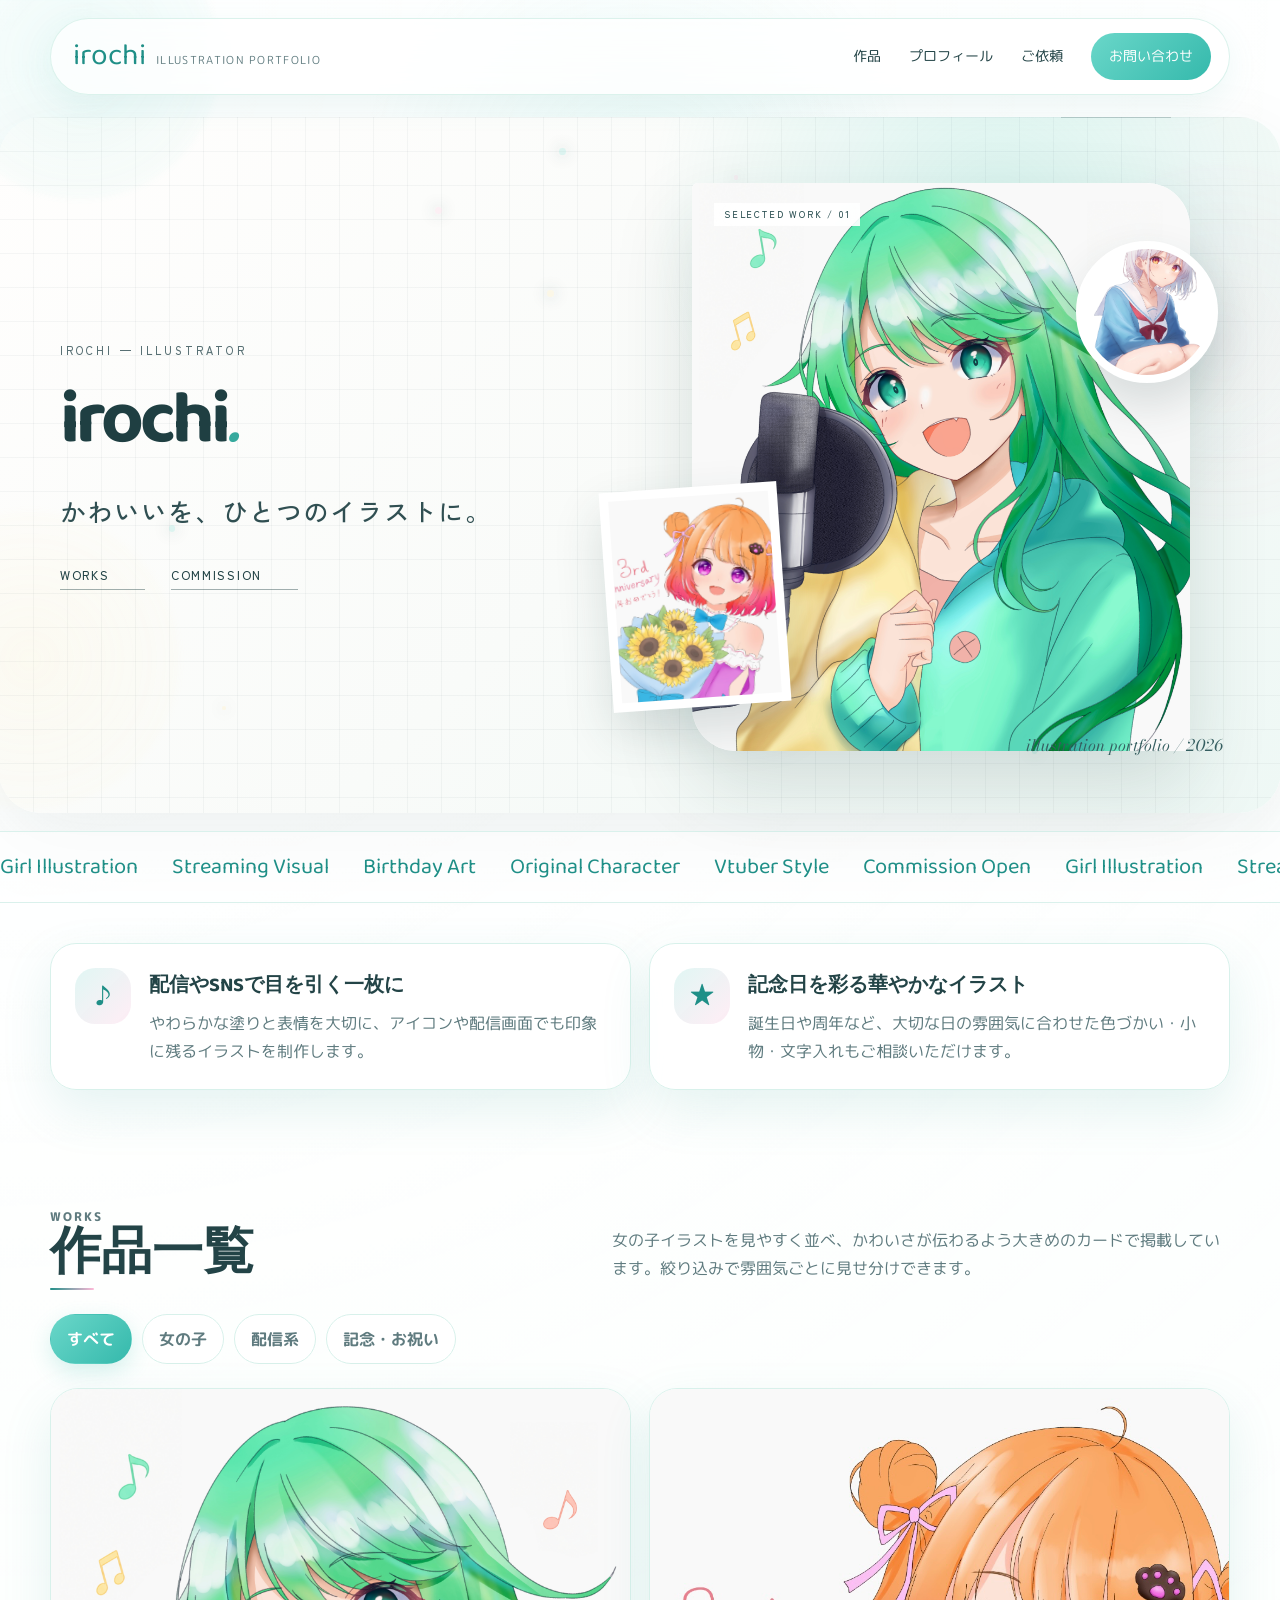
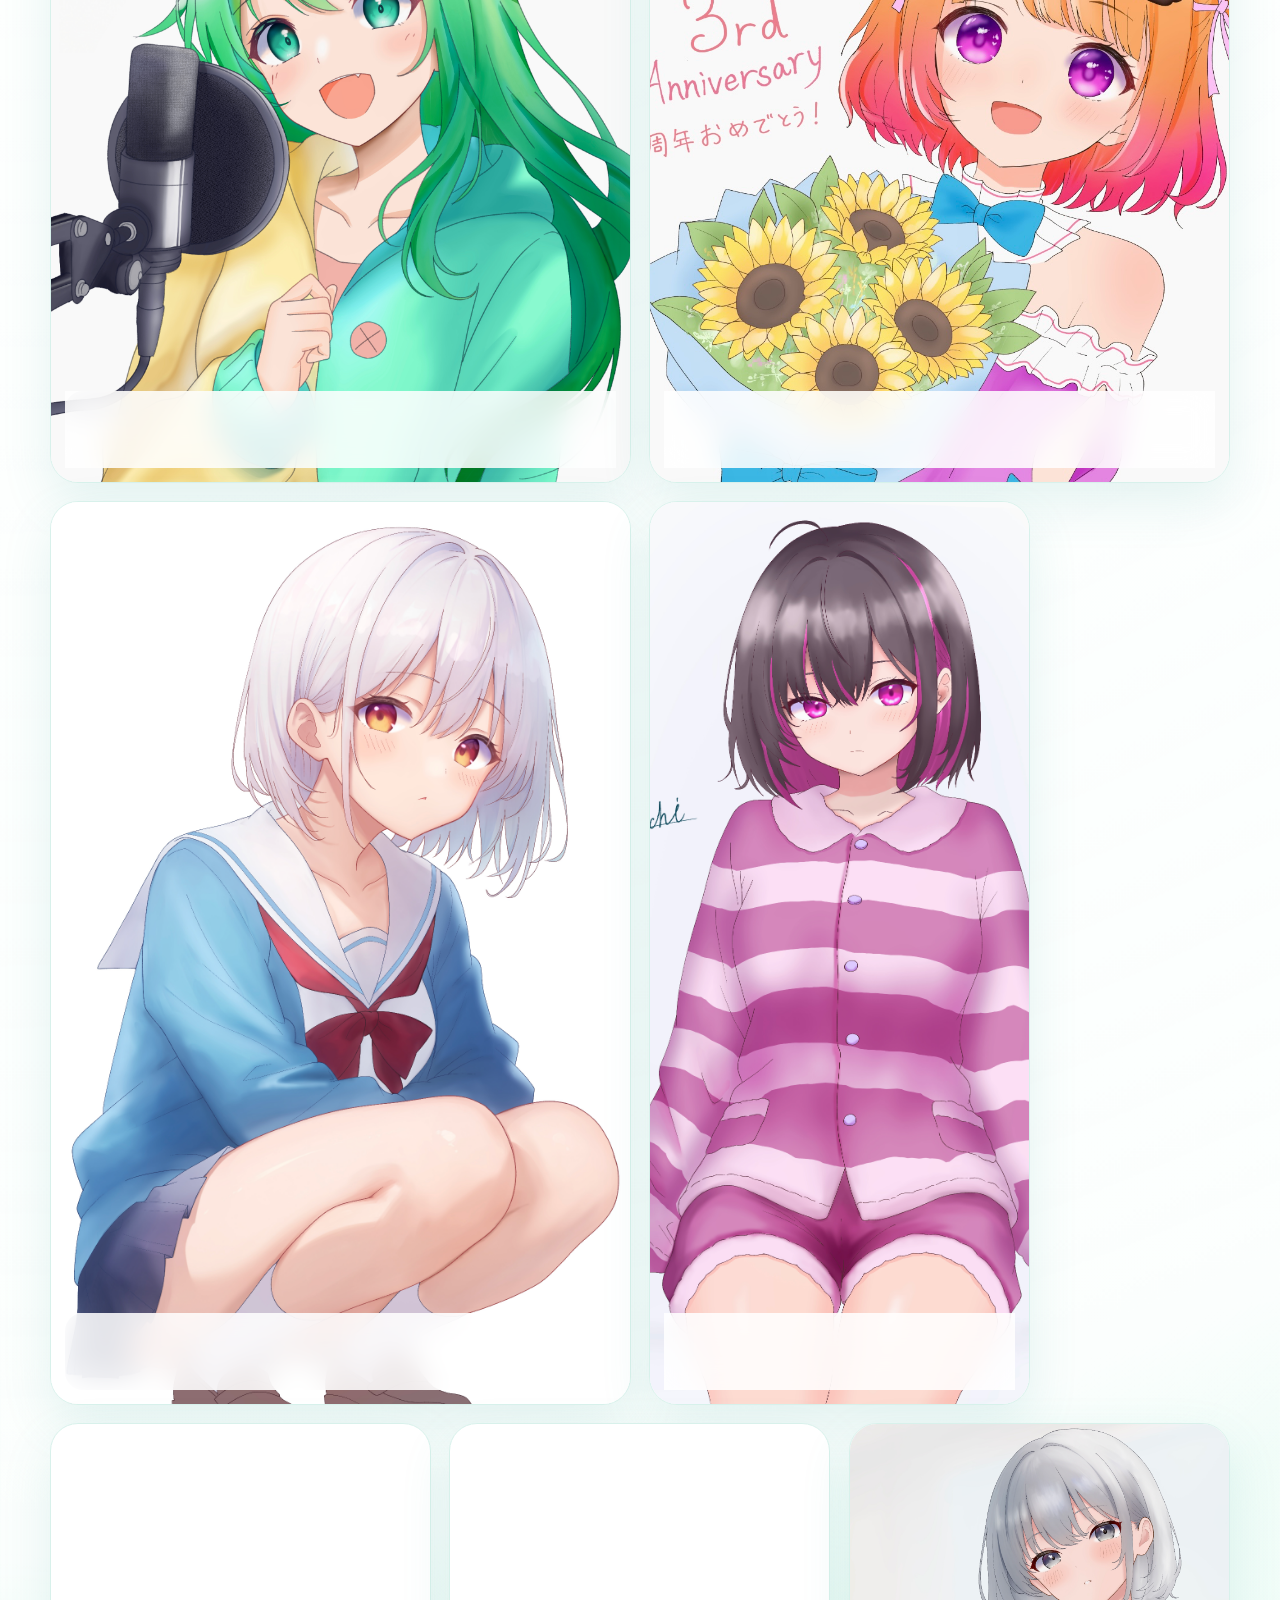
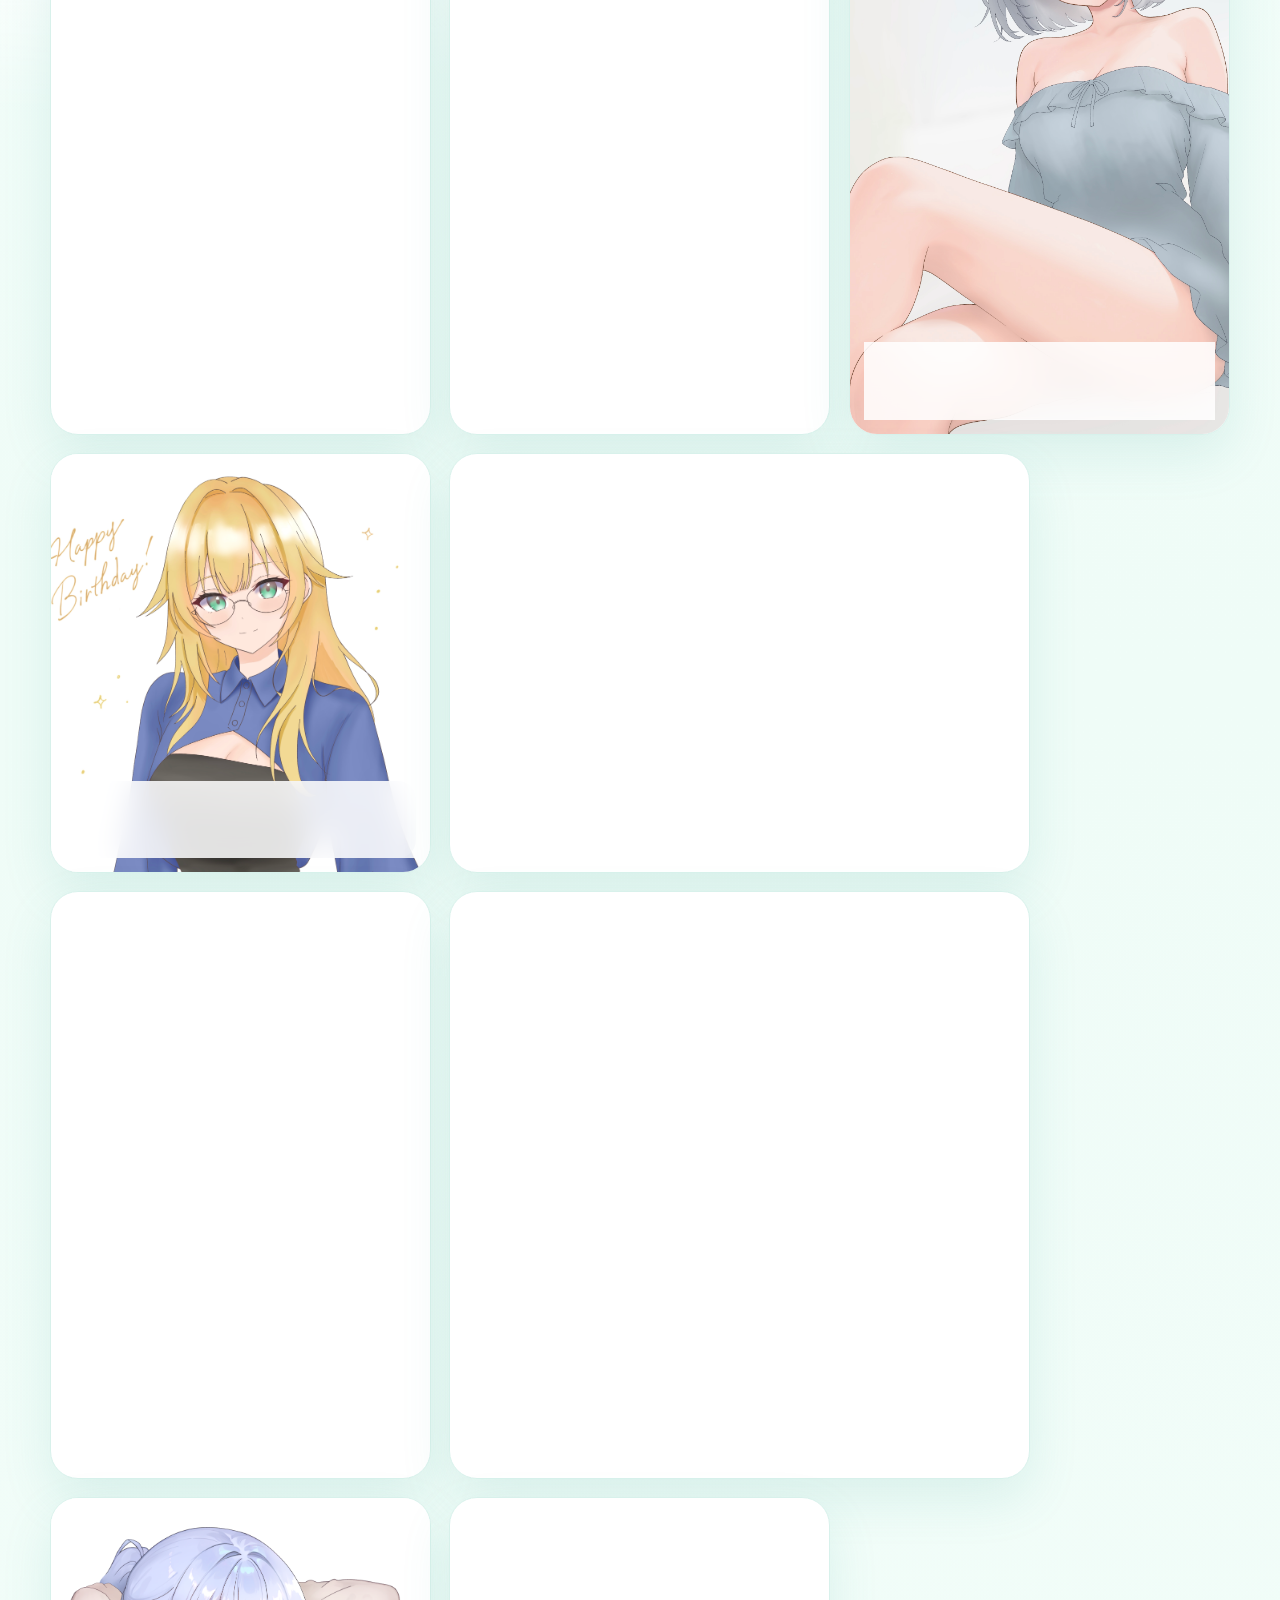
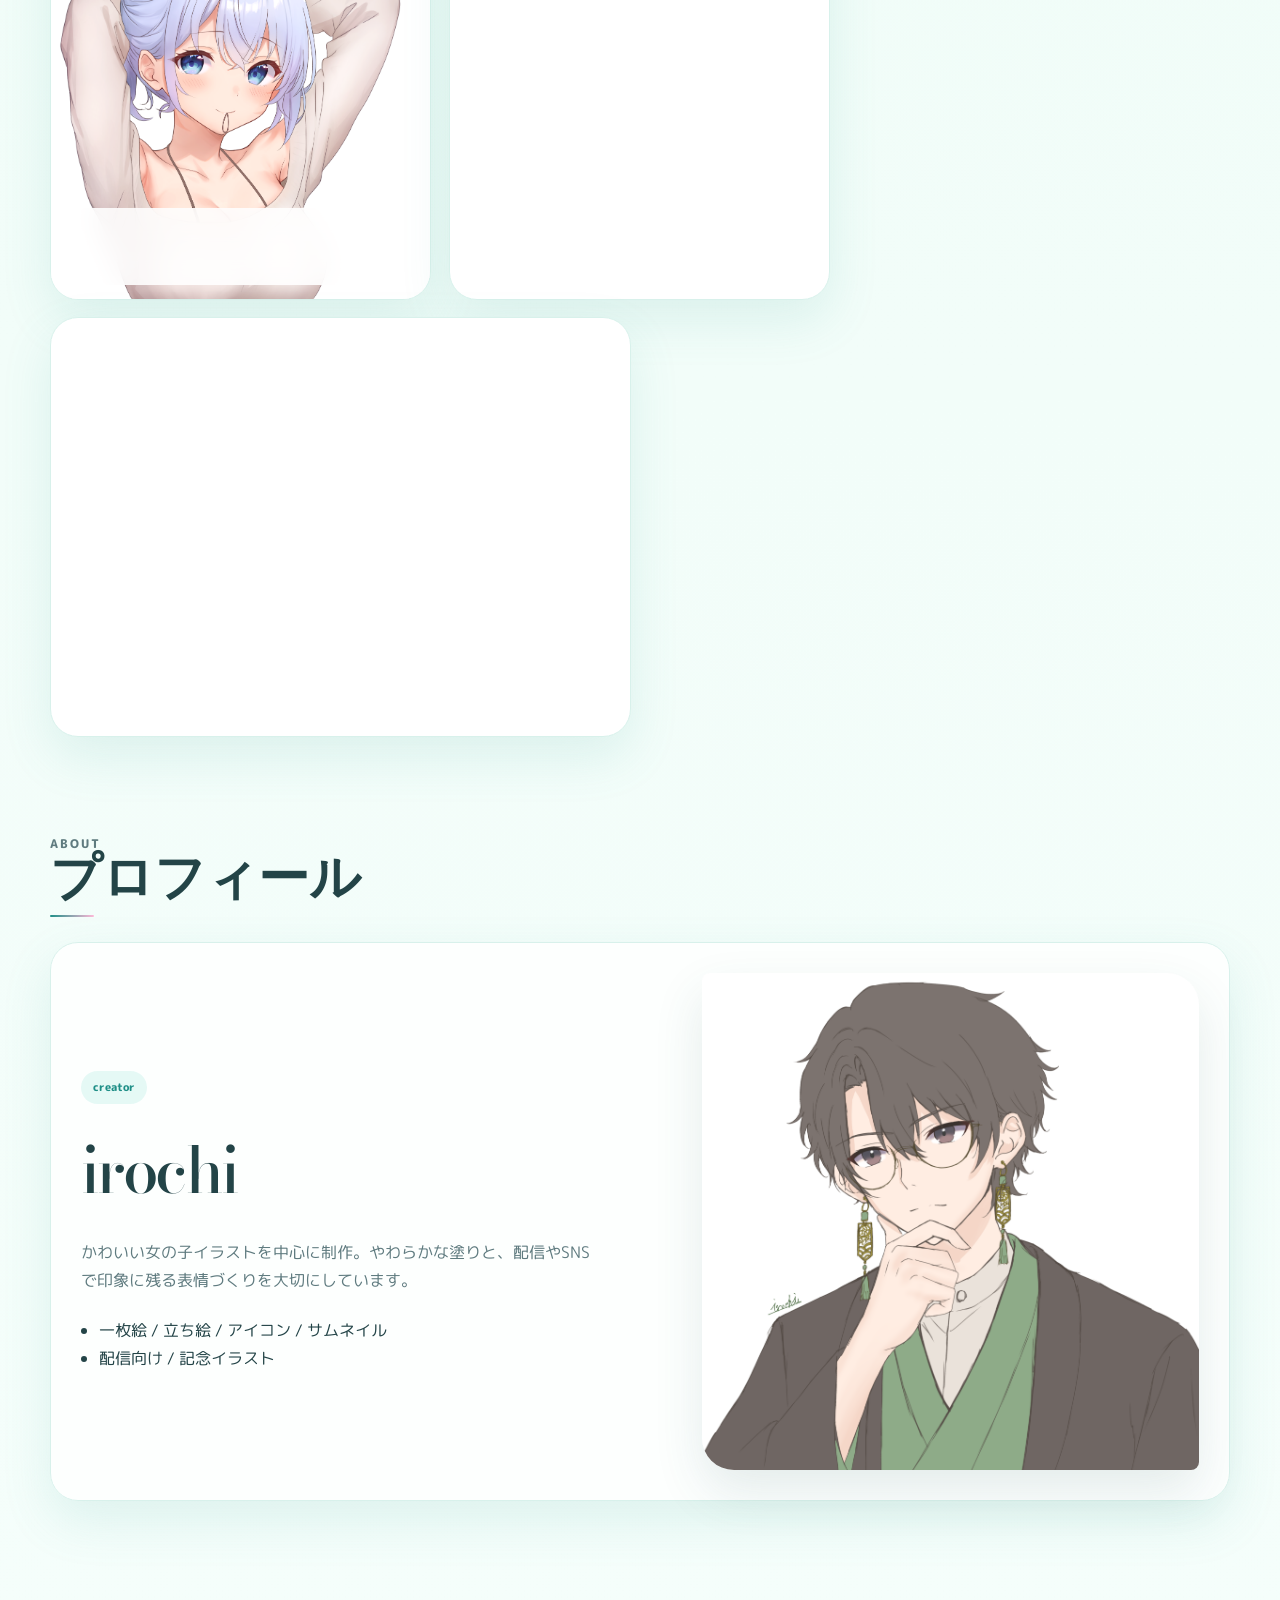
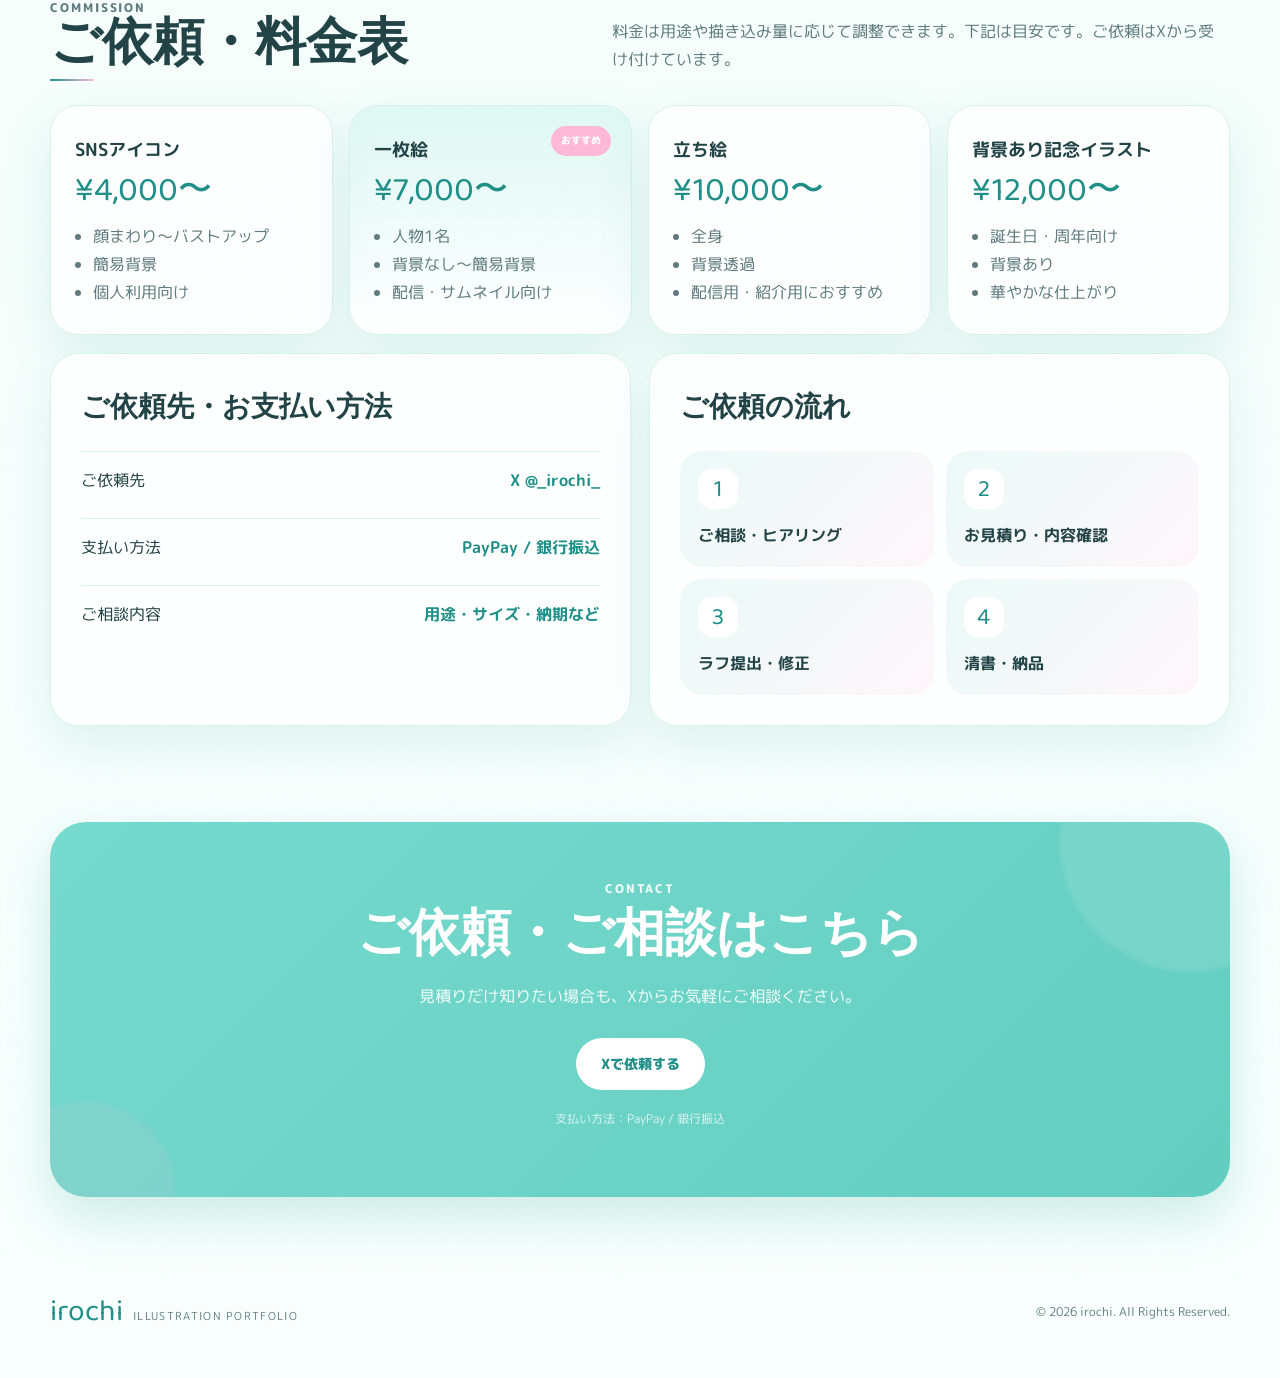
==== commit cc1ddc01: "初期表示を完成形HTMLに変更" ====
--- a/index.html
+++ b/index.html
@@ -1,5 +1,6 @@
 <!DOCTYPE html>
-<html lang="ja"><head>
+<html lang="ja">
+<head>
   <meta charset="UTF-8">
   <meta name="viewport" content="width=device-width, initial-scale=1.0">
   <meta name="description" content="irochi のイラストポートフォリオ。かわいい女の子イラストを中心に、配信用・記念イラスト・ご依頼料金表を掲載しています。">
@@ -10,12 +11,15 @@
   <meta property="og:url" content="https://irochi1184.github.io/irochi-portfolio/">
   <meta property="og:image" content="https://irochi1184.github.io/irochi-portfolio/assets/work-20260907-054924-replace-1788727764575.webp">
   <meta name="twitter:card" content="summary_large_image">
+  <meta name="irochi-profile-image" content="assets/irochi-profile-20260907-070333.webp">
   <title>irochi | Illustration Portfolio</title>
   <link rel="preconnect" href="https://fonts.googleapis.com">
-  <link rel="preconnect" href="https://fonts.gstatic.com" crossorigin="">
-  <link href="https://fonts.googleapis.com/css2?family=Baloo+2:wght@500;600;700&amp;family=M+PLUS+Rounded+1c:wght@400;500;700;800&amp;display=swap" rel="stylesheet">
+  <link rel="preconnect" href="https://fonts.gstatic.com" crossorigin>
+  <link href="https://fonts.googleapis.com/css2?family=Baloo+2:wght@500;600;700&family=M+PLUS+Rounded+1c:wght@400;500;700;800&display=swap" rel="stylesheet">
   <link rel="stylesheet" href="style.css">
-<meta name="irochi-profile-image" content="assets/irochi-profile-20260907-070333.webp"></head>
+  <link rel="stylesheet" href="hero-v2.css">
+  <link rel="stylesheet" href="motion.css">
+</head>
 <body>
   <div class="bg-bubbles bubble-a"></div>
   <div class="bg-bubbles bubble-b"></div>
@@ -26,11 +30,9 @@
       <span class="logo-main">irochi</span>
       <span class="logo-sub">illustration portfolio</span>
     </a>
-
     <button class="menu-button" aria-label="メニューを開く" aria-expanded="false" aria-controls="main-nav">
       <span></span><span></span><span></span>
     </button>
-
     <nav class="nav" id="main-nav">
       <a href="#works">作品</a>
       <a href="#about">プロフィール</a>
@@ -40,257 +42,117 @@
   </header>
 
   <main id="top">
-    <section class="hero section-shell">
-      <div class="hero-copy reveal">
-        <div class="mini-badges">
-          <span>かわいい</span>
-          <span>配信向け</span>
-          <span>記念イラスト</span>
-        </div>
-        <p class="eyebrow">ILLUSTRATION PORTFOLIO</p>
-        <h1>ポップでかわいい、<br>目を引く女の子イラストを。</h1>
-        <p class="hero-text">
-          女の子イラストを中心に、配信用の一枚絵、記念イラスト、立ち絵、
-          アイコンなどを制作しています。表情や色づかいを大切に、
-          見た瞬間に印象へ残る「かわいい」を目指しています。
-        </p>
-        <div class="hero-actions">
-          <a class="button primary" href="#works">作品を見る</a>
-          <a class="button secondary" href="#commission">料金を見る</a>
-        </div>
-        <div class="hero-stats">
-          <div><strong>14</strong><span>掲載作品</span></div>
-          <div><strong>Girl</strong><span>女の子中心</span></div>
-          <div><strong>Vtuber</strong><span>配信向けも対応</span></div>
+    <section class="hero hero-editorial section-shell">
+      <div class="hero-editorial-copy reveal">
+        <p class="hero-kicker">IROCHI — ILLUSTRATOR</p>
+        <h1 class="hero-brand">irochi<i>.</i></h1>
+        <p class="hero-tagline">かわいいを、ひとつのイラストに。</p>
+        <div class="hero-editorial-actions">
+          <a class="hero-editorial-link" href="#works">WORKS</a>
+          <a class="hero-editorial-link" href="#commission">COMMISSION</a>
         </div>
       </div>
-
-      <div class="hero-visual reveal">
-        <div class="hero-card main-card">
-          <img src="assets/work-20260907-054924-replace-1788727764575.webp" alt="歌配信イラストのイラスト" fetchpriority="high" decoding="async" style="object-position: 50% 35%;">
-        </div>
-        <div class="hero-card mini-card card-top">
-          <img src="assets/work-20260907-054939-replace-1788727779864.webp" alt="花束を持った女の子イラスト">
-        </div>
-        <div class="hero-card mini-card card-bottom">
-          <img src="assets/work-20260907-055204-replace-1788727924484.webp" alt="制服姿の女の子イラスト">
-        </div>
-        <span class="float-tag tag-left">cute</span>
-        <span class="float-tag tag-right">pop</span>
+      <div class="hero-editorial-visual reveal" aria-label="selected works">
+        <figure class="hero-art-main">
+          <img src="assets/work-20260907-054924-replace-1788727764575.webp" alt="歌配信イラストのイラスト" fetchpriority="high" decoding="async" style="object-position:50% 35%">
+        </figure>
+        <figure class="hero-art-mini one"><img src="assets/work-20260907-054939-replace-1788727779864.webp" alt="3周年お祝いイラスト" decoding="async"></figure>
+        <figure class="hero-art-mini two"><img src="assets/work-20260907-055204-replace-1788727924484.webp" alt="制服イラスト" decoding="async"></figure>
+        <span class="hero-edition">illustration portfolio / 2026</span>
       </div>
     </section>
 
     <section class="marquee">
       <div class="marquee-track">
-        <span>Girl Illustration</span>
-        <span>Streaming Visual</span>
-        <span>Birthday Art</span>
-        <span>Original Character</span>
-        <span>Vtuber Style</span>
-        <span>Commission Open</span>
-        <span>Girl Illustration</span>
-        <span>Streaming Visual</span>
-        <span>Birthday Art</span>
-        <span>Original Character</span>
-        <span>Vtuber Style</span>
-        <span>Commission Open</span>
+        <span>Girl Illustration</span><span>Streaming Visual</span><span>Birthday Art</span><span>Original Character</span><span>Vtuber Style</span><span>Commission Open</span>
+        <span>Girl Illustration</span><span>Streaming Visual</span><span>Birthday Art</span><span>Original Character</span><span>Vtuber Style</span><span>Commission Open</span>
       </div>
     </section>
 
     <section class="section-shell pick-up">
-      <div class="pickup-card">
-        <span class="pickup-icon">♪</span>
-        <div>
-          <h2>配信やSNSで目を引く一枚に</h2>
-          <p>やわらかな塗りと表情を大切に、アイコンや配信画面でも印象に残るイラストを制作します。</p>
-        </div>
-      </div>
-      <div class="pickup-card">
-        <span class="pickup-icon">★</span>
-        <div>
-          <h2>記念日を彩る華やかなイラスト</h2>
-          <p>誕生日や周年など、大切な日の雰囲気に合わせた色づかい・小物・文字入れもご相談いただけます。</p>
-        </div>
-      </div>
+      <div class="pickup-card"><span class="pickup-icon">♪</span><div><h2>配信やSNSで目を引く一枚に</h2><p>やわらかな塗りと表情を大切に、アイコンや配信画面でも印象に残るイラストを制作します。</p></div></div>
+      <div class="pickup-card"><span class="pickup-icon">★</span><div><h2>記念日を彩る華やかなイラスト</h2><p>誕生日や周年など、大切な日の雰囲気に合わせた色づかい・小物・文字入れもご相談いただけます。</p></div></div>
     </section>
 
     <section class="section-shell works-section" id="works">
       <div class="section-heading">
-        <div>
-          <p class="eyebrow">WORKS</p>
-          <h2>作品一覧</h2>
-        </div>
-        <p>
-          女の子イラストを見やすく並べ、かわいさが伝わるよう大きめのカードで掲載しています。
-          絞り込みで雰囲気ごとに見せ分けできます。
-        </p>
+        <div><p class="eyebrow">WORKS</p><h2>作品一覧</h2></div>
+        <p>女の子イラストを見やすく並べ、かわいさが伝わるよう大きめのカードで掲載しています。絞り込みで雰囲気ごとに見せ分けできます。</p>
       </div>
-
       <div class="filters" aria-label="作品絞り込み">
-        <button class="filter active" data-filter="all">すべて</button>
-        <button class="filter" data-filter="girl">女の子</button>
-        <button class="filter" data-filter="stream">配信系</button>
-        <button class="filter" data-filter="event">記念・お祝い</button>
+        <button class="filter active" data-filter="all">すべて</button><button class="filter" data-filter="girl">女の子</button><button class="filter" data-filter="stream">配信系</button><button class="filter" data-filter="event">記念・お祝い</button>
       </div>
-
       <div class="gallery">
-<article class="work-card large" data-work-id="0dc0d459-3a8c-4c21-8faa-20822215a1f3" data-category="stream" data-description="" data-tags="Vtuber" data-created-at="" data-published-at="" data-focal-x="50" data-focal-y="35"><img src="assets/work-20260907-054924-replace-1788727764575.webp" loading="lazy" decoding="async" alt="歌配信イラストのイラスト" style="object-position:50% 35%"><div class="work-info"><span>配信系</span><h3>歌配信イラスト</h3></div></article>
-<article class="work-card large" data-work-id="b589f8be-6ea8-4ae3-92c2-e9eaabcdfb4c" data-category="event" data-description="" data-tags="Vtuber|誕生日" data-created-at="" data-published-at="" data-focal-x="50" data-focal-y="35"><img src="assets/work-20260907-054939-replace-1788727779864.webp" loading="lazy" decoding="async" alt="3周年お祝いイラストのイラスト" style="object-position:50% 35%"><div class="work-info"><span>記念・お祝い</span><h3>3周年お祝いイラスト</h3></div></article>
-<article class="work-card large" data-work-id="d599af22-2132-4af4-9855-dc34bfa29e88" data-category="girl" data-description="" data-tags="オリジナル" data-created-at="" data-published-at="" data-focal-x="50" data-focal-y="35"><img src="assets/work-20260907-055204-replace-1788727924484.webp" loading="lazy" decoding="async" alt="制服イラストのイラスト" style="object-position:50% 35%"><div class="work-info"><span>女の子</span><h3>制服イラスト</h3></div></article>
-<article class="work-card tall" data-work-id="291535a1-8b2f-4905-a741-f532e386b338" data-category="girl" data-description="" data-tags="オリジナル|配信" data-created-at="" data-published-at="" data-focal-x="50" data-focal-y="35"><img src="assets/work-20260907-054952-replace-1788727792279.webp" loading="lazy" decoding="async" alt="ルームウェアイラストのイラスト" style="object-position:50% 35%"><div class="work-info"><span>女の子</span><h3>ルームウェアイラスト</h3></div></article>
-<article class="work-card" data-work-id="65111ff8-8fa5-4982-b0e4-c35c214b6dd1" data-category="stream" data-description="" data-tags="プレゼント" data-created-at="" data-published-at="" data-focal-x="50" data-focal-y="35"><img src="assets/work-20260907-055010-replace-1788727810519.webp" loading="lazy" decoding="async" alt="ゲーム配信イラストのイラスト" style="object-position:50% 35%"><div class="work-info"><span>配信系</span><h3>ゲーム配信イラスト</h3></div></article>
-<article class="work-card" data-work-id="30259e52-e75e-404e-b81f-5c33e9fb9d85" data-category="event" data-description="" data-tags="誕生日|プレゼント" data-created-at="" data-published-at="" data-focal-x="50" data-focal-y="35"><img src="assets/work-20260907-055024-replace-1788727824946.webp" loading="lazy" decoding="async" alt="バースデーイラストのイラスト" style="object-position:50% 35%"><div class="work-info"><span>記念・お祝い</span><h3>バースデーイラスト</h3></div></article>
-<article class="work-card tall" data-work-id="865e700f-88f6-4f75-8026-7b1b02a7db4a" data-category="girl" data-description="" data-tags="オリジナル" data-created-at="" data-published-at="" data-focal-x="50" data-focal-y="35"><img src="assets/work-20260907-055045-replace-1788727845674.webp" loading="lazy" decoding="async" alt="オフショルダーイラストのイラスト" style="object-position:50% 35%"><div class="work-info"><span>女の子</span><h3>オフショルダーイラスト</h3></div></article>
-<article class="work-card" data-work-id="b49111fb-d2c8-4141-b58a-37d630e3a966" data-category="event" data-description="" data-tags="誕生日|プレゼント" data-created-at="" data-published-at="" data-focal-x="50" data-focal-y="35"><img src="assets/work-20260907-055247-replace-1788727967745.webp" loading="lazy" decoding="async" alt="バースデーイラストのイラスト" style="object-position:50% 35%"><div class="work-info"><span>記念・お祝い</span><h3>バースデーイラスト</h3></div></article>
-<article class="work-card wide" data-work-id="de477c75-c773-4f54-abbe-0441df78bc2a" data-category="stream" data-description="" data-tags="ご依頼|Vtuber" data-created-at="2026-09-06" data-published-at="2026-09-06" data-focal-x="50" data-focal-y="35"><img src="assets/work-20260907-060654-1.webp" loading="lazy" decoding="async" alt="Youtubeサムネイルのイラスト" style="object-position:50% 35%"><div class="work-info"><span>配信系</span><h3>Youtubeサムネイル</h3></div></article>
-<article class="work-card tall" data-work-id="1d1c9eec-aa53-486e-a115-e039f8ad500e" data-category="event" data-description="" data-tags="ご依頼|Vtuber" data-created-at="" data-published-at="" data-focal-x="50" data-focal-y="35"><img src="assets/work-20260907-055303-replace-1788727983370.webp" loading="lazy" decoding="async" alt="お祝いイラストのイラスト" style="object-position:50% 35%"><div class="work-info"><span>記念・お祝い</span><h3>お祝いイラスト</h3></div></article>
-<article class="work-card wide" data-work-id="b80fc6d6-3c16-4c52-986f-11e613a94fc9" data-category="girl" data-description="" data-tags="オリジナル" data-created-at="2026-09-06" data-published-at="2026-09-06" data-focal-x="50" data-focal-y="35"><img src="assets/work-20260907-063149-11.webp" loading="lazy" decoding="async" alt="温泉イラストのイラスト" style="object-position:50% 35%"><div class="work-info"><span>女の子</span><h3>温泉イラスト</h3></div></article>
-<article class="work-card" data-work-id="86defe2a-45c2-4e32-8ec9-e28cf5e42262" data-category="stream" data-description="" data-tags="Vtuber|ご依頼" data-created-at="2026-09-06" data-published-at="2026-09-06" data-focal-x="50" data-focal-y="35"><img src="assets/work-20260907-060654-3.webp" loading="lazy" decoding="async" alt="一枚絵依頼のイラスト" style="object-position:50% 35%"><div class="work-info"><span>配信系</span><h3>一枚絵依頼</h3></div></article>
-<article class="work-card" data-work-id="dad50758-7b2e-46ce-8309-6c35e330c584" data-category="girl" data-description="" data-tags="趣味" data-created-at="2026-09-06" data-published-at="2026-09-06" data-focal-x="50" data-focal-y="35"><img src="assets/work-20260907-060655-4.webp" loading="lazy" decoding="async" alt="二次創作イラストのイラスト" style="object-position:50% 35%"><div class="work-info"><span>女の子</span><h3>二次創作イラスト</h3></div></article>
-<article class="work-card wide" data-work-id="c6e6d2fe-31e2-41bc-9233-42c44d177fab" data-category="girl" data-description="" data-tags="" data-created-at="2026-09-06" data-published-at="2026-09-06" data-focal-x="50" data-focal-y="35"><img src="assets/work-20260907-062955-14.webp" loading="lazy" decoding="async" alt="猫耳イラストのイラスト" style="object-position:50% 35%"><div class="work-info"><span>女の子</span><h3>猫耳イラスト</h3></div></article>
-</div>
+        <article class="work-card large" data-work-id="0dc0d459-3a8c-4c21-8faa-20822215a1f3" data-category="stream" data-description="" data-tags="Vtuber" data-created-at="" data-published-at="" data-focal-x="50" data-focal-y="35"><img src="assets/work-20260907-054924-replace-1788727764575.webp" loading="lazy" decoding="async" alt="歌配信イラストのイラスト" style="object-position:50% 35%"><div class="work-info"><span>配信系</span><h3>歌配信イラスト</h3></div></article>
+        <article class="work-card large" data-work-id="b589f8be-6ea8-4ae3-92c2-e9eaabcdfb4c" data-category="event" data-description="" data-tags="Vtuber|誕生日" data-created-at="" data-published-at="" data-focal-x="50" data-focal-y="35"><img src="assets/work-20260907-054939-replace-1788727779864.webp" loading="lazy" decoding="async" alt="3周年お祝いイラストのイラスト" style="object-position:50% 35%"><div class="work-info"><span>記念・お祝い</span><h3>3周年お祝いイラスト</h3></div></article>
+        <article class="work-card large" data-work-id="d599af22-2132-4af4-9855-dc34bfa29e88" data-category="girl" data-description="" data-tags="オリジナル" data-created-at="" data-published-at="" data-focal-x="50" data-focal-y="35"><img src="assets/work-20260907-055204-replace-1788727924484.webp" loading="lazy" decoding="async" alt="制服イラストのイラスト" style="object-position:50% 35%"><div class="work-info"><span>女の子</span><h3>制服イラスト</h3></div></article>
+        <article class="work-card tall" data-work-id="291535a1-8b2f-4905-a741-f532e386b338" data-category="girl" data-description="" data-tags="オリジナル|配信" data-created-at="" data-published-at="" data-focal-x="50" data-focal-y="35"><img src="assets/work-20260907-054952-replace-1788727792279.webp" loading="lazy" decoding="async" alt="ルームウェアイラストのイラスト" style="object-position:50% 35%"><div class="work-info"><span>女の子</span><h3>ルームウェアイラスト</h3></div></article>
+        <article class="work-card" data-work-id="65111ff8-8fa5-4982-b0e4-c35c214b6dd1" data-category="stream" data-description="" data-tags="プレゼント" data-created-at="" data-published-at="" data-focal-x="50" data-focal-y="35"><img src="assets/work-20260907-055010-replace-1788727810519.webp" loading="lazy" decoding="async" alt="ゲーム配信イラストのイラスト" style="object-position:50% 35%"><div class="work-info"><span>配信系</span><h3>ゲーム配信イラスト</h3></div></article>
+        <article class="work-card" data-work-id="30259e52-e75e-404e-b81f-5c33e9fb9d85" data-category="event" data-description="" data-tags="誕生日|プレゼント" data-created-at="" data-published-at="" data-focal-x="50" data-focal-y="35"><img src="assets/work-20260907-055024-replace-1788727824946.webp" loading="lazy" decoding="async" alt="バースデーイラストのイラスト" style="object-position:50% 35%"><div class="work-info"><span>記念・お祝い</span><h3>バースデーイラスト</h3></div></article>
+        <article class="work-card tall" data-work-id="865e700f-88f6-4f75-8026-7b1b02a7db4a" data-category="girl" data-description="" data-tags="オリジナル" data-created-at="" data-published-at="" data-focal-x="50" data-focal-y="35"><img src="assets/work-20260907-055045-replace-1788727845674.webp" loading="lazy" decoding="async" alt="オフショルダーイラストのイラスト" style="object-position:50% 35%"><div class="work-info"><span>女の子</span><h3>オフショルダーイラスト</h3></div></article>
+        <article class="work-card" data-work-id="b49111fb-d2c8-4141-b58a-37d630e3a966" data-category="event" data-description="" data-tags="誕生日|プレゼント" data-created-at="" data-published-at="" data-focal-x="50" data-focal-y="35"><img src="assets/work-20260907-055247-replace-1788727967745.webp" loading="lazy" decoding="async" alt="バースデーイラストのイラスト" style="object-position:50% 35%"><div class="work-info"><span>記念・お祝い</span><h3>バースデーイラスト</h3></div></article>
+        <article class="work-card wide" data-work-id="de477c75-c773-4f54-abbe-0441df78bc2a" data-category="stream" data-description="" data-tags="ご依頼|Vtuber" data-created-at="2026-09-06" data-published-at="2026-09-06" data-focal-x="50" data-focal-y="35"><img src="assets/work-20260907-060654-1.webp" loading="lazy" decoding="async" alt="Youtubeサムネイルのイラスト" style="object-position:50% 35%"><div class="work-info"><span>配信系</span><h3>Youtubeサムネイル</h3></div></article>
+        <article class="work-card tall" data-work-id="1d1c9eec-aa53-486e-a115-e039f8ad500e" data-category="event" data-description="" data-tags="ご依頼|Vtuber" data-created-at="" data-published-at="" data-focal-x="50" data-focal-y="35"><img src="assets/work-20260907-055303-replace-1788727983370.webp" loading="lazy" decoding="async" alt="お祝いイラストのイラスト" style="object-position:50% 35%"><div class="work-info"><span>記念・お祝い</span><h3>お祝いイラスト</h3></div></article>
+        <article class="work-card wide" data-work-id="b80fc6d6-3c16-4c52-986f-11e613a94fc9" data-category="girl" data-description="" data-tags="オリジナル" data-created-at="2026-09-06" data-published-at="2026-09-06" data-focal-x="50" data-focal-y="35"><img src="assets/work-20260907-063149-11.webp" loading="lazy" decoding="async" alt="温泉イラストのイラスト" style="object-position:50% 35%"><div class="work-info"><span>女の子</span><h3>温泉イラスト</h3></div></article>
+        <article class="work-card" data-work-id="86defe2a-45c2-4e32-8ec9-e28cf5e42262" data-category="stream" data-description="" data-tags="Vtuber|ご依頼" data-created-at="2026-09-06" data-published-at="2026-09-06" data-focal-x="50" data-focal-y="35"><img src="assets/work-20260907-060654-3.webp" loading="lazy" decoding="async" alt="一枚絵依頼のイラスト" style="object-position:50% 35%"><div class="work-info"><span>配信系</span><h3>一枚絵依頼</h3></div></article>
+        <article class="work-card" data-work-id="dad50758-7b2e-46ce-8309-6c35e330c584" data-category="girl" data-description="" data-tags="趣味" data-created-at="2026-09-06" data-published-at="2026-09-06" data-focal-x="50" data-focal-y="35"><img src="assets/work-20260907-060655-4.webp" loading="lazy" decoding="async" alt="二次創作イラストのイラスト" style="object-position:50% 35%"><div class="work-info"><span>女の子</span><h3>二次創作イラスト</h3></div></article>
+        <article class="work-card wide" data-work-id="c6e6d2fe-31e2-41bc-9233-42c44d177fab" data-category="girl" data-description="" data-tags="" data-created-at="2026-09-06" data-published-at="2026-09-06" data-focal-x="50" data-focal-y="35"><img src="assets/work-20260907-062955-14.webp" loading="lazy" decoding="async" alt="猫耳イラストのイラスト" style="object-position:50% 35%"><div class="work-info"><span>女の子</span><h3>猫耳イラスト</h3></div></article>
+      </div>
     </section>
 
     <section class="section-shell about-section" id="about">
-      <div class="section-heading compact">
-        <div>
-          <p class="eyebrow">ABOUT</p>
-          <h2>プロフィール</h2>
-        </div>
-      </div>
-
-      <div class="about-grid">
-        <div class="about-card profile-card">
-          <span class="card-label">creator</span>
-          <h3>irochi</h3>
-          <p>
-            かわいい女の子イラストを中心に制作しているイラストレーターです。
-            やわらかな塗りと親しみやすい表情、配信映えする見た目づくりを大切にしています。
-          </p>
-          <ul>
-            <li>得意：女の子 / 配信向け / 記念イラスト</li>
-            <li>対応：一枚絵 / 立ち絵 / アイコン / サムネイル</li>
-            <li>雰囲気：かわいい / ポップ / やさしい色合い</li>
-          </ul>
-        </div>
-
-        <div class="about-card strength-card">
-          <span class="card-label">point</span>
-          <h3>得意なイラスト</h3>
-          <div class="point-list">
-            <div><strong>01</strong><p>表情が伝わる、かわいい女の子イラスト</p></div>
-            <div><strong>02</strong><p>配信・SNSで使いやすい、明るく見やすい一枚絵</p></div>
-            <div><strong>03</strong><p>誕生日・周年など、特別感のある記念イラスト</p></div>
+      <div class="section-heading compact"><div><p class="eyebrow">ABOUT</p><h2>プロフィール</h2></div></div>
+      <div class="about-grid irochi-profile-layout">
+        <div class="about-card profile-card irochi-profile-card">
+          <div class="irochi-profile-copy">
+            <span class="card-label">creator</span>
+            <h3>irochi</h3>
+            <p>かわいい女の子イラストを中心に制作。やわらかな塗りと、配信やSNSで印象に残る表情づくりを大切にしています。</p>
+            <ul><li>一枚絵 / 立ち絵 / アイコン / サムネイル</li><li>配信向け / 記念イラスト</li></ul>
           </div>
+          <div class="irochi-profile-media"><img src="assets/irochi-profile-20260907-070333.webp" alt="irochi の活動イメージイラスト" loading="lazy" decoding="async"></div>
         </div>
       </div>
     </section>
 
     <section class="section-shell commission-section" id="commission">
       <div class="section-heading">
-        <div>
-          <p class="eyebrow">COMMISSION</p>
-          <h2>ご依頼・料金表</h2>
-        </div>
-        <p>
-          料金は用途や描き込み量に応じて調整できます。下記は目安です。
-          必要であれば商用利用、差分、背景追加などもご相談いただけます。
-        </p>
+        <div><p class="eyebrow">COMMISSION</p><h2>ご依頼・料金表</h2></div>
+        <p>料金は用途や描き込み量に応じて調整できます。下記は目安です。ご依頼はXから受け付けています。</p>
       </div>
-
       <div class="price-grid">
-        <article class="price-card">
-          <span class="card-badge">おすすめ</span>
-          <h3>SNSアイコン</h3>
-          <p class="price">¥5,000〜</p>
-          <ul>
-            <li>顔まわり〜バストアップ</li>
-            <li>簡易背景</li>
-            <li>個人利用向け</li>
-          </ul>
-        </article>
-        <article class="price-card featured">
-          <h3>一枚絵</h3>
-          <p class="price">¥15,000〜</p>
-          <ul>
-            <li>人物1名</li>
-            <li>背景ありも相談可能</li>
-            <li>記念イラストやサムネイル向け</li>
-          </ul>
-        </article>
-        <article class="price-card">
-          <h3>立ち絵</h3>
-          <p class="price">¥12,000〜</p>
-          <ul>
-            <li>全身</li>
-            <li>背景透過</li>
-            <li>配信用・紹介用におすすめ</li>
-          </ul>
-        </article>
-        <article class="price-card">
-          <h3>記念イラスト</h3>
-          <p class="price">¥18,000〜</p>
-          <ul>
-            <li>誕生日・周年向け</li>
-            <li>小物や文字入れ対応</li>
-            <li>華やかな仕上がり</li>
-          </ul>
-        </article>
+        <article class="price-card"><h3>SNSアイコン</h3><p class="price">¥4,000〜</p><ul><li>顔まわり〜バストアップ</li><li>簡易背景</li><li>個人利用向け</li></ul></article>
+        <article class="price-card featured"><span class="card-badge">おすすめ</span><h3>一枚絵</h3><p class="price">¥7,000〜</p><ul><li>人物1名</li><li>背景なし〜簡易背景</li><li>配信・サムネイル向け</li></ul></article>
+        <article class="price-card"><h3>立ち絵</h3><p class="price">¥10,000〜</p><ul><li>全身</li><li>背景透過</li><li>配信用・紹介用におすすめ</li></ul></article>
+        <article class="price-card"><h3>背景あり記念イラスト</h3><p class="price">¥12,000〜</p><ul><li>誕生日・周年向け</li><li>背景あり</li><li>華やかな仕上がり</li></ul></article>
       </div>
-
       <div class="commission-grid">
         <div class="extra-card">
-          <h3>追加料金の例</h3>
+          <h3>ご依頼先・お支払い方法</h3>
           <div class="extra-list">
-            <div><span>人物追加</span><strong>+ ¥5,000〜</strong></div>
-            <div><span>複雑な背景・小物</span><strong>+ ¥3,000〜</strong></div>
-            <div><span>表情差分</span><strong>+ ¥1,500〜</strong></div>
-            <div><span>商用利用</span><strong>制作費の50%〜</strong></div>
+            <div><span>ご依頼先</span><strong><a href="https://x.com/_irochi_?s=11" target="_blank" rel="noopener">X @_irochi_</a></strong></div>
+            <div><span>支払い方法</span><strong class="payment-value">PayPay / 銀行振込</strong></div>
+            <div><span>ご相談内容</span><strong>用途・サイズ・納期など</strong></div>
           </div>
         </div>
-
-        <div class="flow-card">
-          <h3>ご依頼の流れ</h3>
-          <ol>
-            <li><span>1</span><p>ご相談・ヒアリング</p></li>
-            <li><span>2</span><p>お見積り・内容確認</p></li>
-            <li><span>3</span><p>ラフ提出・修正</p></li>
-            <li><span>4</span><p>清書・納品</p></li>
-          </ol>
-        </div>
+        <div class="flow-card"><h3>ご依頼の流れ</h3><ol><li><span>1</span><p>ご相談・ヒアリング</p></li><li><span>2</span><p>お見積り・内容確認</p></li><li><span>3</span><p>ラフ提出・修正</p></li><li><span>4</span><p>清書・納品</p></li></ol></div>
       </div>
     </section>
 
     <section class="section-shell contact-section" id="contact">
       <div class="contact-card">
-        <p class="eyebrow">CONTACT</p>
-        <h2>ご依頼・ご相談はこちら</h2>
-        <p>
-          「まずは見積りだけ知りたい」「こんな雰囲気で描けるか聞きたい」など、
-          まだ内容が固まっていない段階でもお気軽にご連絡ください。
-        </p>
-        <div class="contact-buttons">
-          <span class="button primary contact-disabled" aria-disabled="true">ご依頼受付先は準備中です</span>
-        </div>
-        <p class="contact-note">連絡先を掲載後、こちらから直接ご相談いただけるようになります。</p>
+        <p class="eyebrow">CONTACT</p><h2>ご依頼・ご相談はこちら</h2>
+        <p>見積りだけ知りたい場合も、Xからお気軽にご相談ください。</p>
+        <div class="contact-buttons"><a class="button primary" href="https://x.com/_irochi_?s=11" target="_blank" rel="noopener">Xで依頼する</a></div>
+        <p class="contact-note">支払い方法：PayPay / 銀行振込</p>
       </div>
     </section>
   </main>
 
-  <footer class="footer">
-    <a class="logo" href="#top">
-      <span class="logo-main">irochi</span>
-      <span class="logo-sub">illustration portfolio</span>
-    </a>
-    <p>© 2026 irochi. All Rights Reserved.</p>
-  </footer>
-
-  <div class="lightbox" aria-hidden="true">
-    <button class="lightbox-close" aria-label="閉じる">×</button>
-    <img src="" alt="">
-  </div>
-
+  <footer class="footer"><a class="logo" href="#top"><span class="logo-main">irochi</span><span class="logo-sub">illustration portfolio</span></a><p>© 2026 irochi. All Rights Reserved.</p></footer>
+  <div class="lightbox" aria-hidden="true"><button class="lightbox-close" aria-label="閉じる">×</button><img src="" alt=""></div>
   <script src="script.js"></script>
-
-
-<template id="portfolio-hidden-works"></template></body></html>+  <script src="motion.js" defer></script>
+  <template id="portfolio-hidden-works"></template>
+</body>
+</html>
--- a/hero-v2.css
+++ b/hero-v2.css
@@ -0,0 +1,238 @@
+@import url('https://fonts.googleapis.com/css2?family=Bodoni+Moda:opsz,wght@6..96,500;6..96,600&family=Zen+Kaku+Gothic+New:wght@400;500;700&display=swap');
+
+/* Editorial hero refresh */
+.hero.hero-editorial {
+  position: relative;
+  display: grid;
+  grid-template-columns: minmax(0, .82fr) minmax(480px, 1.18fr);
+  gap: 54px;
+  align-items: center;
+  min-height: 720px;
+  padding: 72px 0 64px;
+}
+.hero.hero-editorial::before {
+  content: "";
+  position: absolute;
+  inset: 22px -4vw 18px;
+  z-index: -2;
+  border-radius: 42px;
+  background:
+    linear-gradient(rgba(35,68,71,.045) 1px, transparent 1px),
+    linear-gradient(90deg, rgba(35,68,71,.045) 1px, transparent 1px),
+    radial-gradient(circle at 78% 14%, rgba(106,215,201,.22), transparent 30%),
+    linear-gradient(135deg, #fffefd 0%, #f9fbf9 52%, #eef8f5 100%);
+  background-size: 34px 34px, 34px 34px, auto, auto;
+  box-shadow: 0 28px 80px rgba(38,80,75,.08);
+}
+.hero.hero-editorial::after {
+  content: "";
+  position: absolute;
+  top: 22px;
+  right: 5%;
+  width: 110px;
+  height: 1px;
+  background: #234447;
+  opacity: .22;
+}
+.hero-editorial-copy {
+  position: relative;
+  z-index: 3;
+  padding-left: 10px;
+}
+.hero-kicker {
+  margin: 0 0 22px;
+  font: 500 11px/1.4 "Zen Kaku Gothic New", sans-serif;
+  letter-spacing: .28em;
+  color: #587074;
+}
+.hero-brand {
+  margin: 0;
+  font-family: "Bodoni Moda", serif;
+  font-size: clamp(76px, 8.8vw, 138px);
+  font-weight: 500;
+  line-height: .82;
+  letter-spacing: -.055em;
+  color: #1f3f42;
+}
+.hero-brand i {
+  font-style: italic;
+  font-weight: 500;
+  color: #36a99d;
+}
+.hero-tagline {
+  margin: 28px 0 0;
+  font-family: "Zen Kaku Gothic New", sans-serif;
+  font-size: clamp(18px, 2vw, 26px);
+  font-weight: 500;
+  letter-spacing: .04em;
+  color: #304f52;
+}
+.hero-editorial-actions {
+  display: flex;
+  align-items: center;
+  gap: 26px;
+  margin-top: 34px;
+}
+.hero-editorial-link {
+  position: relative;
+  display: inline-flex;
+  align-items: center;
+  gap: 12px;
+  padding: 0 0 7px;
+  border-bottom: 1px solid rgba(35,68,71,.42);
+  font: 500 12px/1 "Zen Kaku Gothic New", sans-serif;
+  letter-spacing: .14em;
+  transition: gap .2s ease, color .2s ease;
+}
+.hero-editorial-link::after {
+  content: "↗";
+  font-size: 14px;
+}
+.hero-editorial-link:hover {
+  gap: 17px;
+  color: #218e85;
+}
+.hero-editorial-visual {
+  position: relative;
+  min-height: 600px;
+}
+.hero-art-main {
+  position: absolute;
+  inset: 0 0 0 13%;
+  overflow: hidden;
+  border-radius: 6px 44px 6px 44px;
+  background: #fff;
+  box-shadow: 0 34px 80px rgba(27,66,63,.16);
+}
+.hero-art-main::before {
+  content: "SELECTED WORK / 01";
+  position: absolute;
+  top: 20px;
+  left: 22px;
+  z-index: 2;
+  padding: 7px 10px;
+  background: rgba(255,255,255,.88);
+  backdrop-filter: blur(12px);
+  font: 500 9px/1 "Zen Kaku Gothic New", sans-serif;
+  letter-spacing: .2em;
+  color: #294e50;
+}
+.hero-art-main img {
+  width: 100%;
+  height: 100%;
+  object-fit: cover;
+  transition: transform .8s cubic-bezier(.2,.75,.3,1);
+}
+.hero-art-main:hover img { transform: scale(1.018); }
+.hero-art-mini {
+  position: absolute;
+  z-index: 4;
+  overflow: hidden;
+  background: #fff;
+  box-shadow: 0 22px 46px rgba(35,68,71,.16);
+}
+.hero-art-mini img {
+  width: 100%;
+  height: 100%;
+  object-fit: cover;
+}
+.hero-art-mini.one {
+  width: 178px;
+  height: 220px;
+  left: 0;
+  bottom: 44px;
+  transform: rotate(-4deg);
+  border: 9px solid #fff;
+}
+.hero-art-mini.two {
+  width: 142px;
+  height: 142px;
+  right: -28px;
+  top: 58px;
+  border-radius: 50%;
+  border: 8px solid #fff;
+}
+.hero-edition {
+  position: absolute;
+  right: 7px;
+  bottom: 8px;
+  z-index: 5;
+  font-family: "Bodoni Moda", serif;
+  font-size: 16px;
+  font-style: italic;
+  color: #365f61;
+}
+
+/* irochi creator profile */
+.about-grid.irochi-profile-layout {
+  grid-template-columns: 1fr;
+}
+.irochi-profile-card {
+  display: grid;
+  grid-template-columns: minmax(0, .92fr) minmax(340px, .78fr);
+  gap: 34px;
+  align-items: center;
+}
+.irochi-profile-media {
+  overflow: hidden;
+  border-radius: 8px 32px 8px 32px;
+  background: #f7faf8;
+  box-shadow: 0 22px 50px rgba(53,100,94,.12);
+}
+.irochi-profile-media img {
+  display: block;
+  width: 100%;
+  aspect-ratio: 1 / 1;
+  object-fit: cover;
+}
+.irochi-profile-copy h3 {
+  margin: 10px 0 12px;
+  font-family: "Bodoni Moda", serif;
+  font-size: clamp(44px, 5vw, 68px);
+  font-weight: 500;
+  letter-spacing: -.04em;
+}
+.irochi-profile-copy p { max-width: 520px; }
+.irochi-profile-copy ul {
+  margin: 22px 0 0;
+  padding-left: 18px;
+}
+
+@media (max-width: 1020px) {
+  .hero.hero-editorial {
+    grid-template-columns: 1fr;
+    min-height: auto;
+    padding-top: 64px;
+  }
+  .hero-editorial-copy { padding-left: 0; }
+  .hero-editorial-visual { min-height: 620px; }
+  .irochi-profile-card { grid-template-columns: 1fr 1fr; }
+}
+
+@media (max-width: 720px) {
+  .hero.hero-editorial {
+    gap: 30px;
+    padding: 48px 0 42px;
+  }
+  .hero.hero-editorial::before {
+    inset: 10px -6px 8px;
+    border-radius: 28px;
+    background-size: 26px 26px, 26px 26px, auto, auto;
+  }
+  .hero-brand { font-size: clamp(70px, 24vw, 100px); }
+  .hero-tagline { margin-top: 20px; font-size: 18px; }
+  .hero-editorial-actions { margin-top: 28px; gap: 20px; }
+  .hero-editorial-link { font-size: 11px; }
+  .hero-editorial-visual { min-height: 460px; }
+  .hero-art-main { inset: 0 5px 0 12%; border-radius: 4px 28px 4px 28px; }
+  .hero-art-mini.one { width: 118px; height: 150px; left: 2px; bottom: 25px; border-width: 6px; }
+  .hero-art-mini.two { width: 94px; height: 94px; right: -4px; top: 32px; border-width: 5px; }
+  .hero-art-main::before { top: 14px; left: 14px; font-size: 8px; }
+  .irochi-profile-card { grid-template-columns: 1fr; }
+  .irochi-profile-media { order: -1; }
+}
+
+@media (prefers-reduced-motion: reduce) {
+  .hero-art-main img,
+  .hero-editorial-link { transition: none; }
+}
--- a/motion.css
+++ b/motion.css
@@ -0,0 +1,355 @@
+/* Rich motion layer for irochi portfolio */
+:root {
+  --motion-ease: cubic-bezier(.22,.61,.36,1);
+  --motion-spring: cubic-bezier(.16,1,.3,1);
+  --motion-soft: cubic-bezier(.25,.46,.45,.94);
+}
+
+html { scroll-behavior: smooth; }
+body { --pointer-x: 50%; --pointer-y: 20%; }
+
+/* opening sequence */
+body.intro-running { overflow: hidden; }
+.site-intro {
+  position: fixed;
+  inset: 0;
+  z-index: 9999;
+  display: grid;
+  place-items: center;
+  pointer-events: none;
+  overflow: hidden;
+}
+.site-intro::after {
+  content: "";
+  position: absolute;
+  inset: 0;
+  background: radial-gradient(circle at 50% 48%, rgba(255,255,255,.18), transparent 28%);
+  opacity: .85;
+  transition: opacity .55s ease;
+}
+.intro-panel {
+  position: absolute;
+  top: -8%;
+  bottom: -8%;
+  width: 63%;
+  background:
+    linear-gradient(135deg, rgba(255,255,255,.08), transparent 34%),
+    linear-gradient(155deg, #153f40 0%, #1f7772 48%, #50bfb4 100%);
+  box-shadow: 0 0 80px rgba(13,52,52,.25);
+  transition: transform 1.15s cubic-bezier(.76,0,.24,1);
+  will-change: transform;
+}
+.intro-panel.left {
+  left: -10%;
+  clip-path: polygon(0 0, 100% 0, 76% 100%, 0 100%);
+  transform: translateX(0);
+}
+.intro-panel.right {
+  right: -10%;
+  clip-path: polygon(24% 0, 100% 0, 100% 100%, 0 100%);
+  transform: translateX(0);
+}
+.intro-seam {
+  position: absolute;
+  inset: -20% auto -20% 50%;
+  width: 1px;
+  background: rgba(255,255,255,.72);
+  box-shadow: 0 0 22px rgba(255,255,255,.7);
+  transform: rotate(10.6deg) scaleY(1.2);
+  opacity: .8;
+  transition: opacity .35s ease, transform .9s ease;
+}
+.intro-mark {
+  position: relative;
+  z-index: 2;
+  display: flex;
+  flex-direction: column;
+  align-items: center;
+  gap: 4px;
+  color: #fff;
+  text-align: center;
+  text-shadow: 0 8px 28px rgba(0,0,0,.16);
+  transition: opacity .42s ease, transform .65s var(--motion-spring);
+}
+.intro-mark strong {
+  font-family: "Bodoni Moda", Georgia, serif;
+  font-size: clamp(52px, 9vw, 104px);
+  font-style: italic;
+  font-weight: 600;
+  letter-spacing: -.055em;
+  line-height: .9;
+}
+.intro-mark span {
+  font-size: 10px;
+  font-weight: 700;
+  letter-spacing: .34em;
+  text-transform: uppercase;
+  opacity: .76;
+}
+.site-intro.is-opening .intro-panel.left { transform: translateX(-108%); }
+.site-intro.is-opening .intro-panel.right { transform: translateX(108%); }
+.site-intro.is-opening .intro-seam { opacity: 0; transform: rotate(10.6deg) scaleY(1.35); }
+.site-intro.is-opening .intro-mark { opacity: 0; transform: translateY(-10px) scale(.97); }
+.site-intro.is-opening::after { opacity: 0; }
+body.intro-running .hero-editorial-copy > *,
+body.intro-running .hero-art-main { animation-play-state: paused !important; }
+
+/* soft interactive light that follows the pointer on desktop */
+body::before {
+  content: "";
+  position: fixed;
+  inset: 0;
+  z-index: -2;
+  pointer-events: none;
+  background:
+    radial-gradient(440px circle at var(--pointer-x) var(--pointer-y), rgba(106,215,201,.11), transparent 64%),
+    radial-gradient(340px circle at calc(var(--pointer-x) + 12%) calc(var(--pointer-y) + 16%), rgba(255,185,216,.075), transparent 68%);
+  transition: opacity .3s ease;
+}
+
+/* header */
+.site-header {
+  animation: headerEnter .85s var(--motion-spring) both;
+  transition: transform .35s var(--motion-ease), box-shadow .35s ease, background .35s ease, border-color .35s ease;
+}
+.site-header.is-scrolled {
+  transform: translateY(-3px) scale(.992);
+  background: rgba(255,255,255,.9);
+  box-shadow: 0 16px 42px rgba(55,133,127,.16);
+  border-color: rgba(216,241,235,.72);
+}
+@keyframes headerEnter {
+  from { opacity: 0; transform: translateY(-24px) scale(.985); }
+  to { opacity: 1; transform: translateY(0) scale(1); }
+}
+.logo-main { transition: letter-spacing .35s var(--motion-ease), transform .35s var(--motion-spring); }
+.logo:hover .logo-main { letter-spacing: .035em; transform: translateY(-1px); }
+.nav a { position: relative; }
+.nav a:not(.nav-contact)::after {
+  content: "";
+  position: absolute;
+  left: 10px;
+  right: 10px;
+  bottom: 4px;
+  height: 1px;
+  background: currentColor;
+  transform: scaleX(0);
+  transform-origin: right center;
+  transition: transform .35s var(--motion-ease);
+}
+.nav a:not(.nav-contact):hover::after { transform: scaleX(1); transform-origin: left center; }
+.nav-contact { overflow: hidden; isolation: isolate; }
+.nav-contact::after {
+  content: "";
+  position: absolute;
+  inset: -60% -25%;
+  z-index: -1;
+  background: linear-gradient(100deg, transparent 30%, rgba(255,255,255,.45) 50%, transparent 70%);
+  transform: translateX(-120%) rotate(8deg);
+  transition: transform .7s var(--motion-spring);
+}
+.nav-contact:hover::after { transform: translateX(120%) rotate(8deg); }
+
+/* hero */
+.hero-editorial-copy > * {
+  opacity: 0;
+  transform: translateY(22px);
+  animation: heroLineIn .95s var(--motion-spring) forwards;
+}
+.hero-editorial-copy > *:nth-child(1) { animation-delay: .12s; }
+.hero-editorial-copy > *:nth-child(2) { animation-delay: .22s; }
+.hero-editorial-copy > *:nth-child(3) { animation-delay: .34s; }
+.hero-editorial-copy > *:nth-child(4) { animation-delay: .46s; }
+@keyframes heroLineIn { to { opacity: 1; transform: translateY(0); } }
+.hero-brand { position: relative; display: inline-block; }
+.hero-brand i { display: inline-block; animation: dotBreathe 3.2s ease-in-out infinite; transform-origin: center bottom; }
+@keyframes dotBreathe { 0%,100% { transform: scale(1); opacity: 1; } 50% { transform: scale(1.28); opacity: .72; } }
+.hero-editorial-visual {
+  --hero-rx: 0deg;
+  --hero-ry: 0deg;
+  transform: perspective(1200px) rotateX(var(--hero-rx)) rotateY(var(--hero-ry));
+  transform-style: preserve-3d;
+  transition: transform .45s var(--motion-soft);
+}
+.hero-art-main {
+  animation: artMainIn 1.2s .3s var(--motion-spring) both;
+  transition: transform .65s var(--motion-spring), box-shadow .5s ease;
+}
+.hero-art-main:hover { transform: translateY(-5px) rotate(-.35deg) scale(1.008); }
+@keyframes artMainIn {
+  from { opacity: 0; transform: translateY(44px) rotate(1.2deg) scale(.97); filter: blur(7px); }
+  to { opacity: 1; transform: translateY(0) rotate(0) scale(1); filter: blur(0); }
+}
+.hero-art-mini.one { animation: miniFloatOne 7s ease-in-out infinite; }
+.hero-art-mini.two { animation: miniFloatTwo 8.4s ease-in-out infinite; }
+@keyframes miniFloatOne { 0%,100% { transform: translate3d(0,0,25px) rotate(-3deg); } 50% { transform: translate3d(0,-11px,36px) rotate(-1.5deg); } }
+@keyframes miniFloatTwo { 0%,100% { transform: translate3d(0,0,20px) rotate(3deg); } 50% { transform: translate3d(0,10px,34px) rotate(1.6deg); } }
+.hero-edition { animation: editionDrift 9s ease-in-out infinite; }
+@keyframes editionDrift { 0%,100%{letter-spacing:.12em} 50%{letter-spacing:.18em} }
+.hero-editorial-link { position: relative; transition: transform .3s var(--motion-spring), letter-spacing .3s ease; }
+.hero-editorial-link:hover { transform: translateX(5px); letter-spacing: .14em; }
+.hero-editorial-link::after { content: "↗"; display: inline-block; margin-left: 8px; opacity: 0; transform: translate(-5px,5px); transition: opacity .3s ease, transform .3s var(--motion-spring); }
+.hero-editorial-link:hover::after { opacity: 1; transform: translate(0,0); }
+
+/* scroll reveal: illustrations float upward from below */
+.motion-reveal {
+  opacity: 0;
+  transform: translateY(42px) scale(.988);
+  filter: blur(5px);
+  transition: opacity .78s var(--motion-ease), transform .95s var(--motion-spring), filter .75s ease;
+  transition-delay: var(--motion-delay, 0ms);
+  will-change: opacity, transform, filter;
+}
+.gallery .work-card.motion-reveal {
+  transform: translateY(72px) scale(.965);
+  filter: blur(7px) saturate(.92);
+}
+.gallery .work-card.motion-reveal.motion-in {
+  transform: translateY(0) scale(1);
+  filter: blur(0) saturate(1);
+}
+.motion-reveal.motion-in { opacity: 1; transform: translateY(0) scale(1); filter: blur(0); }
+.motion-reveal-left { transform: translateX(-30px); }
+.motion-reveal-right { transform: translateX(30px); }
+.motion-reveal-left.motion-in,
+.motion-reveal-right.motion-in { transform: translateX(0); }
+
+.section-heading h2, .contact-card h2 { position: relative; }
+.section-heading h2::after {
+  content: "";
+  position: absolute;
+  left: 0;
+  bottom: -8px;
+  width: 44px;
+  height: 2px;
+  border-radius: 99px;
+  background: linear-gradient(90deg, var(--main-dark), var(--pink));
+  transform: scaleX(0);
+  transform-origin: left;
+  transition: transform .8s .15s var(--motion-spring);
+}
+.motion-in .section-heading h2::after, .section-heading.motion-in h2::after { transform: scaleX(1); }
+
+/* cards: richer hover states */
+.work-card,
+.pickup-card,
+.about-card,
+.price-card,
+.extra-card,
+.flow-card {
+  position: relative;
+  transform-style: preserve-3d;
+  transition: transform .42s var(--motion-spring), box-shadow .42s ease, border-color .35s ease, background .4s ease, color .35s ease;
+}
+.work-card::before,
+.price-card::before,
+.pickup-card::before,
+.about-card::before {
+  content: "";
+  position: absolute;
+  inset: 0;
+  z-index: 3;
+  pointer-events: none;
+  border-radius: inherit;
+  background: radial-gradient(340px circle at var(--card-x,50%) var(--card-y,50%), rgba(255,255,255,.3), transparent 44%);
+  opacity: 0;
+  transition: opacity .32s ease;
+}
+.work-card:hover::before, .price-card:hover::before, .pickup-card:hover::before, .about-card:hover::before { opacity: 1; }
+.work-card:hover,
+.pickup-card:hover,
+.about-card:hover,
+.price-card:hover,
+.extra-card:hover,
+.flow-card:hover {
+  transform: translateY(-8px);
+  border-color: rgba(106,215,201,.64);
+  box-shadow: 0 30px 64px rgba(55,145,136,.18);
+}
+.pickup-card:hover { background: linear-gradient(135deg, rgba(229,250,246,.98), rgba(255,242,248,.96)); }
+.about-card:hover { background: linear-gradient(145deg, rgba(255,255,255,.98), rgba(231,250,247,.94)); }
+.price-card:hover { background: linear-gradient(160deg, rgba(255,255,255,.99), rgba(233,251,247,.96)); }
+.price-card.featured:hover { background: linear-gradient(150deg, rgba(209,247,240,.98), rgba(255,238,246,.97)); }
+.extra-card:hover { background: linear-gradient(145deg, rgba(242,253,250,.98), rgba(255,255,255,.98)); }
+.flow-card:hover { background: linear-gradient(145deg, rgba(255,248,251,.98), rgba(239,252,249,.98)); }
+.work-card:hover { border-color: rgba(53,185,172,.78); }
+.work-card img { transition: transform .72s var(--motion-spring), filter .6s ease; }
+.work-card:hover img { transform: scale(1.055); filter: saturate(1.06) contrast(1.015); }
+.work-info { transition: transform .38s var(--motion-spring), background .35s ease, color .35s ease; }
+.work-card:hover .work-info { transform: translateY(-5px); background: rgba(240,255,251,.95); }
+.pickup-card:hover .pickup-icon { transform: rotate(-7deg) scale(1.08); background: linear-gradient(135deg, rgba(106,215,201,.34), rgba(255,185,216,.35)); }
+.pickup-icon { transition: transform .4s var(--motion-spring), background .4s ease; }
+.price-card .price { transition: transform .35s var(--motion-spring), letter-spacing .35s ease, color .35s ease; }
+.price-card:hover .price { transform: translateX(4px); letter-spacing: .015em; color: #147e76; }
+.card-badge { transition: transform .35s var(--motion-spring), box-shadow .35s ease; }
+.price-card:hover .card-badge { transform: rotate(3deg) scale(1.06); box-shadow: 0 8px 20px rgba(255,140,190,.22); }
+
+/* filter buttons */
+.filter { transition: transform .25s var(--motion-spring), color .25s ease, background .25s ease, box-shadow .25s ease; }
+.filter:hover { transform: translateY(-2px); background: #e7f8f4; color: var(--main-dark); }
+.filter:active { transform: translateY(0) scale(.96); }
+.filter.active { box-shadow: 0 8px 22px rgba(53,185,172,.2); }
+
+/* profile */
+.irochi-profile-media { overflow: hidden; }
+.irochi-profile-media img { transform: scale(1.015); transition: transform .8s var(--motion-spring), filter .8s ease; animation: profileBreath 8s ease-in-out infinite; }
+.irochi-profile-card:hover .irochi-profile-media img { transform: scale(1.055) rotate(.35deg); }
+@keyframes profileBreath { 0%,100% { object-position: 50% 50%; } 50% { object-position: 50% 47%; } }
+
+/* contact */
+.contact-card { position: relative; overflow: hidden; isolation: isolate; }
+.contact-card::before,
+.contact-card::after { content: ""; position: absolute; border-radius: 999px; z-index: -1; filter: blur(2px); opacity: .45; }
+.contact-card::before { width: 260px; height: 260px; right: -90px; top: -110px; background: rgba(255,255,255,.24); animation: orbOne 8s ease-in-out infinite; }
+.contact-card::after { width: 180px; height: 180px; left: -55px; bottom: -85px; background: rgba(255,185,216,.24); animation: orbTwo 9.5s ease-in-out infinite; }
+@keyframes orbOne { 50% { transform: translate(-18px,28px) scale(1.1); } }
+@keyframes orbTwo { 50% { transform: translate(20px,-22px) scale(.92); } }
+.contact-card .button { position: relative; overflow: hidden; }
+.contact-card .button::after { content: ""; position: absolute; top: -40%; bottom: -40%; width: 45%; left: -70%; background: linear-gradient(100deg, transparent, rgba(106,215,201,.18), transparent); transform: skewX(-16deg); transition: left .65s var(--motion-spring); }
+.contact-card .button:hover::after { left: 125%; }
+
+.marquee-track { will-change: transform; }
+.marquee:hover .marquee-track { animation-play-state: paused; }
+.marquee-track span { transition: color .3s ease, transform .3s var(--motion-spring); }
+.marquee-track span:hover { color: var(--pink); transform: translateY(-2px); }
+
+.lightbox { backdrop-filter: blur(0); transition: backdrop-filter .35s ease; }
+.lightbox.open { backdrop-filter: blur(8px); }
+.lightbox.open img { animation: lightboxIn .48s var(--motion-spring) both; }
+@keyframes lightboxIn { from { opacity: 0; transform: scale(.93) translateY(12px); } to { opacity: 1; transform: scale(1) translateY(0); } }
+
+.motion-sparkle {
+  position: fixed;
+  z-index: -1;
+  width: var(--spark-size,5px);
+  height: var(--spark-size,5px);
+  border-radius: 50%;
+  background: var(--spark-color, rgba(106,215,201,.6));
+  box-shadow: 0 0 16px currentColor;
+  pointer-events: none;
+  opacity: .35;
+  animation: sparkleFloat var(--spark-speed,14s) ease-in-out infinite;
+  animation-delay: var(--spark-delay,0s);
+}
+@keyframes sparkleFloat { 0%,100% { transform: translate3d(0,0,0) scale(.8); opacity: .18; } 35% { opacity: .45; } 50% { transform: translate3d(var(--spark-x,18px),-44px,0) scale(1.15); opacity: .3; } 75% { opacity: .42; } }
+
+@media (hover:none), (pointer:coarse) {
+  body::before { opacity: .55; }
+  .work-card:hover, .pickup-card:hover, .about-card:hover, .price-card:hover, .extra-card:hover, .flow-card:hover { transform: none; }
+  .hero-editorial-visual { transform: none !important; }
+}
+
+@media (max-width: 720px) {
+  .intro-panel { width: 72%; }
+  .intro-panel.left { left: -18%; }
+  .intro-panel.right { right: -18%; }
+  .intro-mark strong { font-size: 64px; }
+}
+
+@media (prefers-reduced-motion: reduce) {
+  html { scroll-behavior: auto; }
+  *, *::before, *::after { animation-duration: .001ms !important; animation-iteration-count: 1 !important; transition-duration: .001ms !important; scroll-behavior: auto !important; }
+  .motion-reveal, .motion-reveal-left, .motion-reveal-right { opacity: 1 !important; transform: none !important; filter: none !important; }
+  .motion-sparkle, .site-intro { display: none !important; }
+  body.intro-running { overflow: auto; }
+}
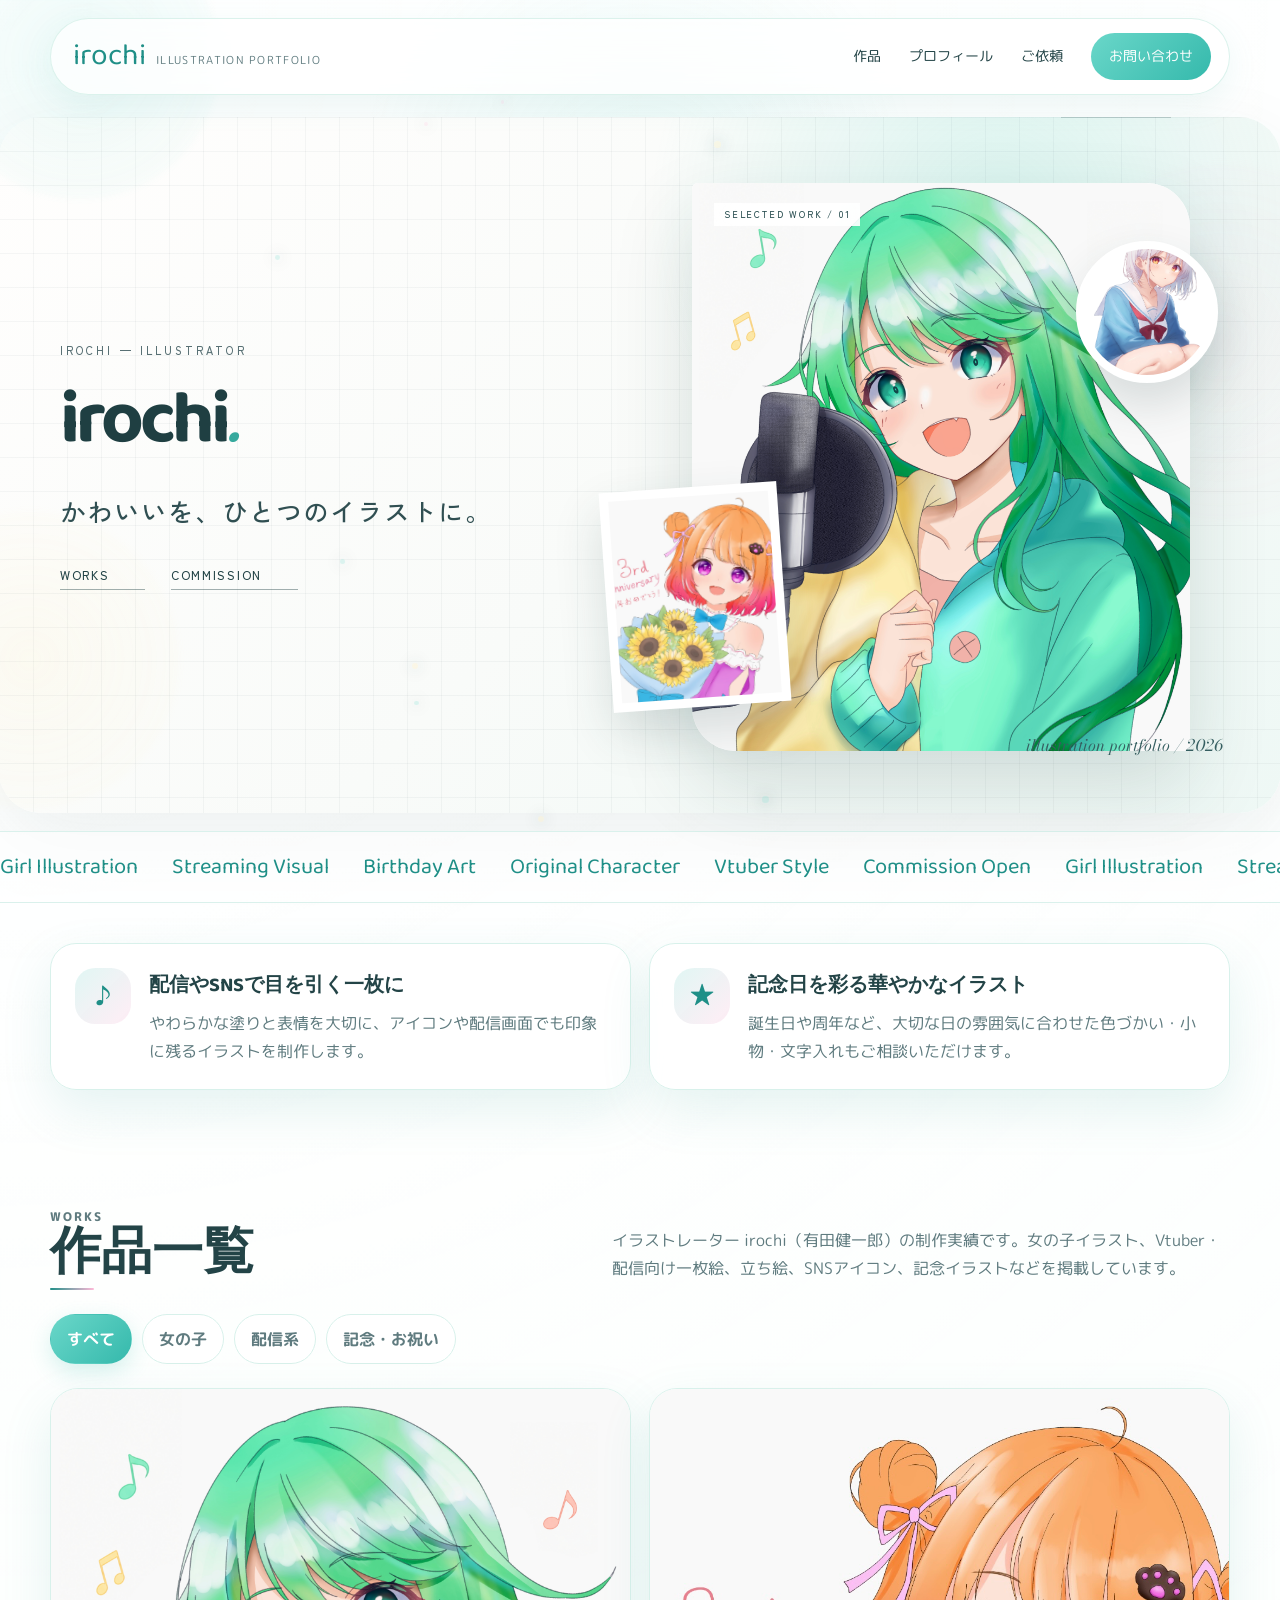
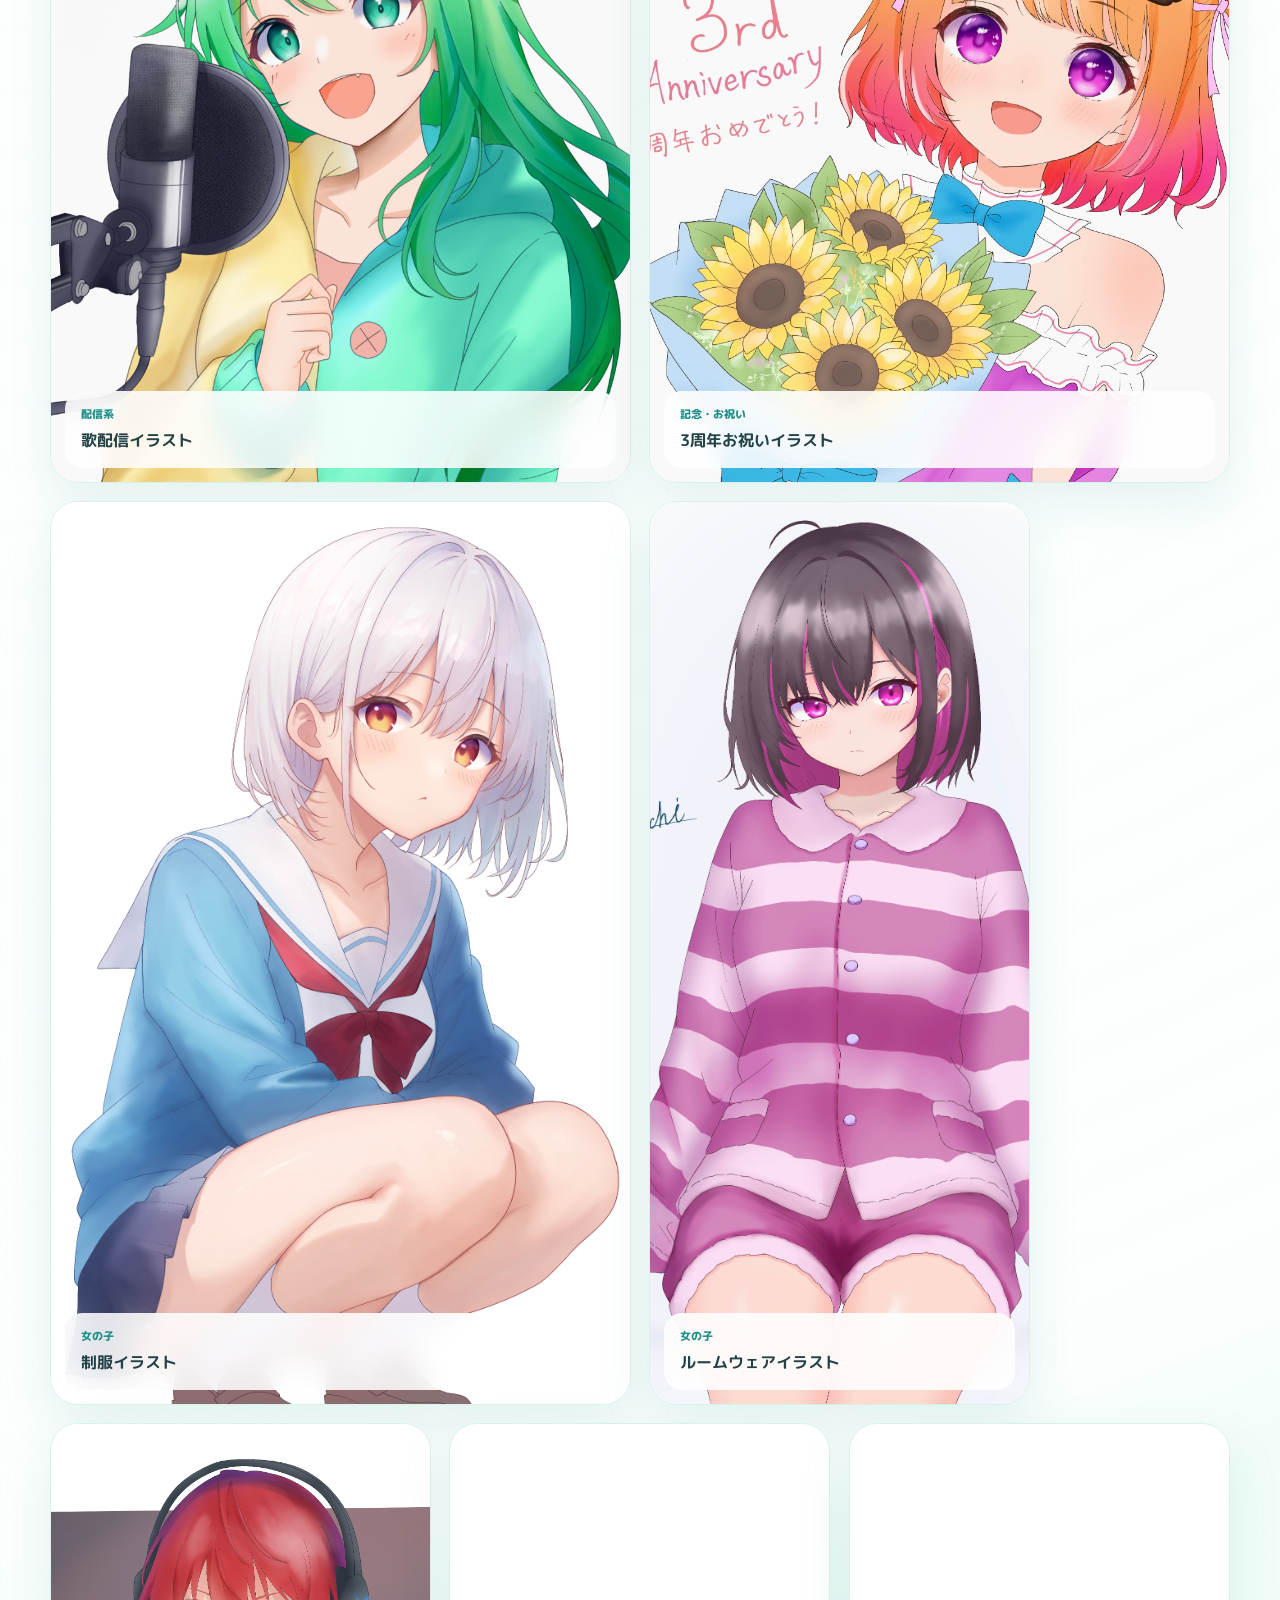
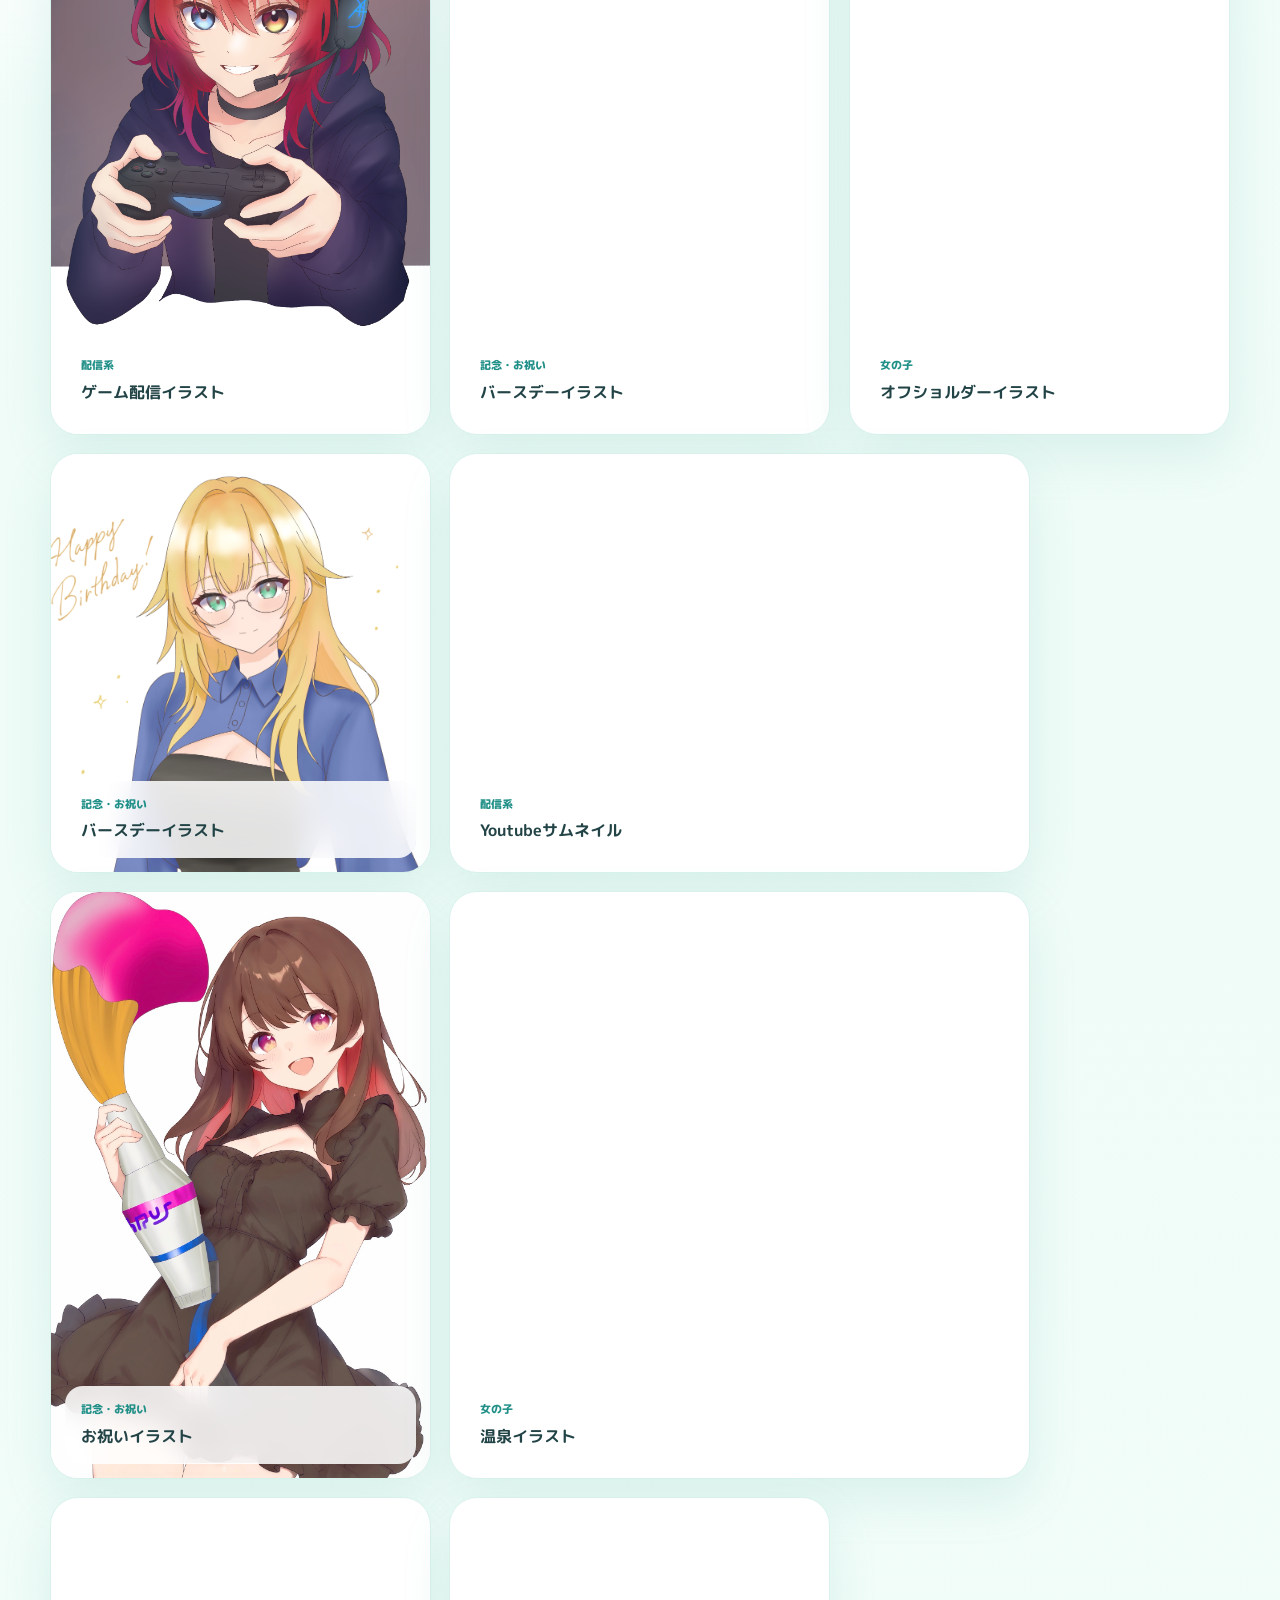
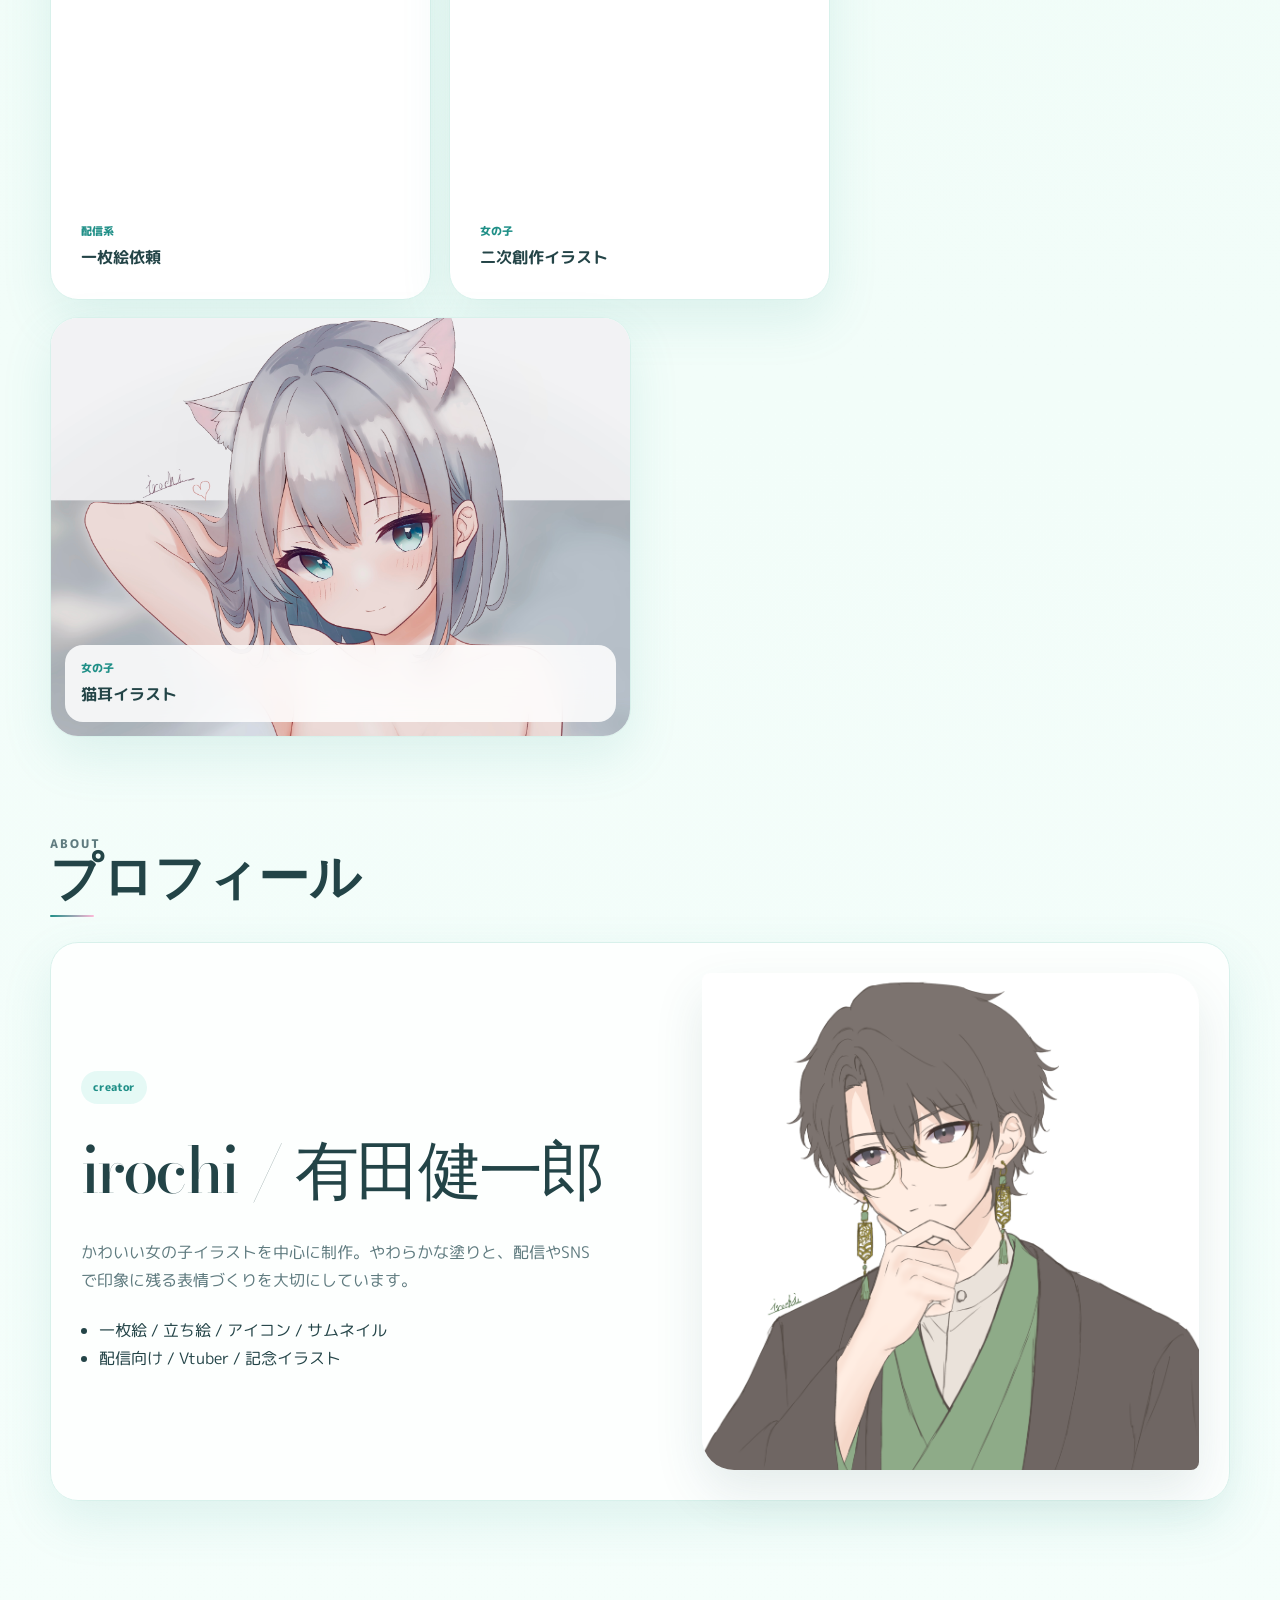
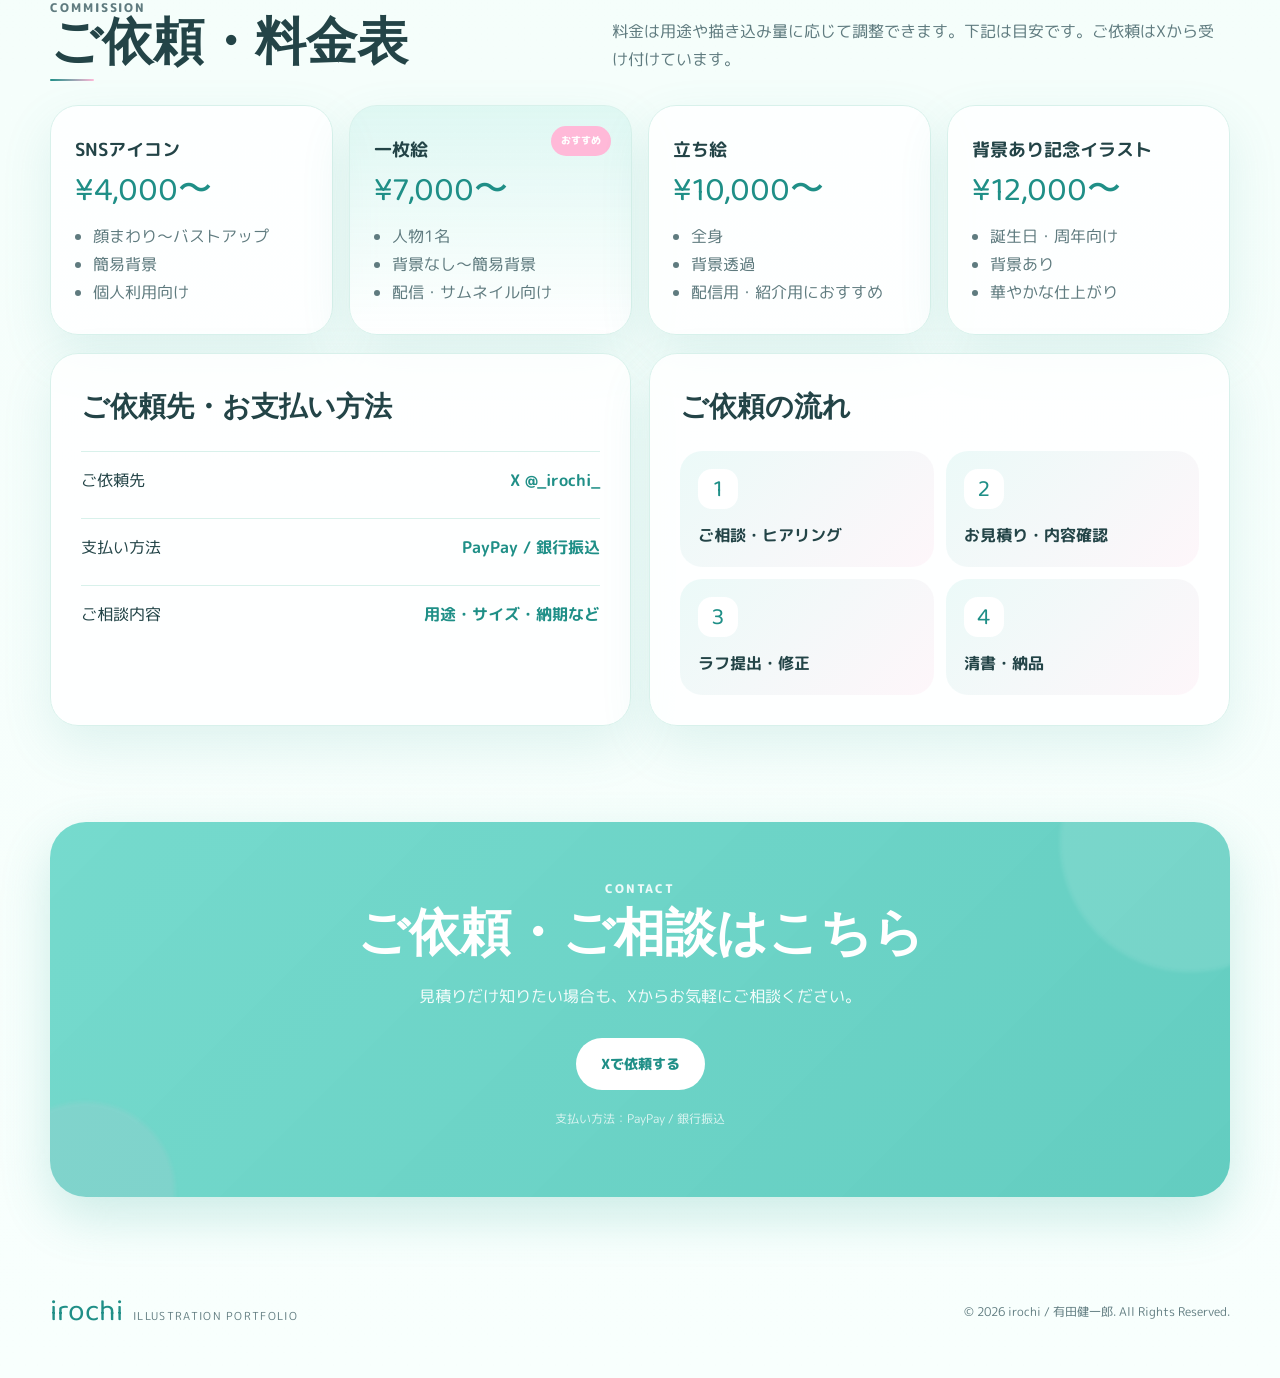
==== commit 2524a807: "SEOを強化しirochi・有田で検索されやすく調整" ====
--- a/index.html
+++ b/index.html
@@ -3,16 +3,71 @@
 <head>
   <meta charset="UTF-8">
   <meta name="viewport" content="width=device-width, initial-scale=1.0">
-  <meta name="description" content="irochi のイラストポートフォリオ。かわいい女の子イラストを中心に、配信用・記念イラスト・ご依頼料金表を掲載しています。">
+  <title>irochi（有田健一郎）| イラストレーター・ポートフォリオ</title>
+  <meta name="description" content="イラストレーター irochi（有田健一郎）の公式ポートフォリオ。かわいい女の子イラスト、Vtuber・配信向け一枚絵、立ち絵、SNSアイコン、誕生日・周年などの記念イラストを制作しています。">
+  <meta name="keywords" content="irochi,Irochi,IROCHI,有田,有田健一郎,イラストレーター,イラスト,ポートフォリオ,Vtuber,配信イラスト,一枚絵,立ち絵,SNSアイコン,記念イラスト">
+  <meta name="author" content="irochi（有田健一郎）">
+  <meta name="robots" content="index,follow,max-image-preview:large,max-snippet:-1,max-video-preview:-1">
+  <meta name="googlebot" content="index,follow,max-image-preview:large,max-snippet:-1,max-video-preview:-1">
   <meta name="theme-color" content="#6ad7c9">
+  <link rel="canonical" href="https://irochi1184.github.io/irochi-portfolio/">
+  <link rel="sitemap" type="application/xml" href="https://irochi1184.github.io/irochi-portfolio/sitemap.xml">
+
   <meta property="og:type" content="website">
-  <meta property="og:title" content="irochi | Illustration Portfolio">
-  <meta property="og:description" content="かわいい女の子イラストを中心に、配信用・記念イラストなどを掲載しています。">
+  <meta property="og:site_name" content="irochi Illustration Portfolio">
+  <meta property="og:locale" content="ja_JP">
+  <meta property="og:title" content="irochi（有田健一郎）| イラストレーター・ポートフォリオ">
+  <meta property="og:description" content="イラストレーター irochi（有田健一郎）の公式ポートフォリオ。Vtuber・配信向け一枚絵、立ち絵、SNSアイコン、記念イラストなどを制作しています。">
   <meta property="og:url" content="https://irochi1184.github.io/irochi-portfolio/">
   <meta property="og:image" content="https://irochi1184.github.io/irochi-portfolio/assets/work-20260907-054924-replace-1788727764575.webp">
+  <meta property="og:image:alt" content="irochi（有田健一郎）のイラスト作品">
+
   <meta name="twitter:card" content="summary_large_image">
+  <meta name="twitter:title" content="irochi（有田健一郎）| イラストレーター・ポートフォリオ">
+  <meta name="twitter:description" content="イラストレーター irochi（有田健一郎）の公式ポートフォリオ。配信向け・記念イラスト・立ち絵・SNSアイコンの制作実績を掲載。">
+  <meta name="twitter:image" content="https://irochi1184.github.io/irochi-portfolio/assets/work-20260907-054924-replace-1788727764575.webp">
+  <meta name="twitter:creator" content="@_irochi_">
   <meta name="irochi-profile-image" content="assets/irochi-profile-20260907-070333.webp">
-  <title>irochi | Illustration Portfolio</title>
+
+  <script type="application/ld+json">
+  {
+    "@context": "https://schema.org",
+    "@graph": [
+      {
+        "@type": "WebSite",
+        "@id": "https://irochi1184.github.io/irochi-portfolio/#website",
+        "url": "https://irochi1184.github.io/irochi-portfolio/",
+        "name": "irochi Illustration Portfolio",
+        "alternateName": ["Irochi Portfolio", "有田健一郎 イラストポートフォリオ", "有田 イラストポートフォリオ"],
+        "inLanguage": "ja-JP",
+        "publisher": {"@id": "https://irochi1184.github.io/irochi-portfolio/#creator"}
+      },
+      {
+        "@type": "WebPage",
+        "@id": "https://irochi1184.github.io/irochi-portfolio/#webpage",
+        "url": "https://irochi1184.github.io/irochi-portfolio/",
+        "name": "irochi（有田健一郎）| イラストレーター・ポートフォリオ",
+        "description": "イラストレーター irochi（有田健一郎）の公式ポートフォリオ。Vtuber・配信向け一枚絵、立ち絵、SNSアイコン、記念イラストの制作実績と依頼料金を掲載しています。",
+        "isPartOf": {"@id": "https://irochi1184.github.io/irochi-portfolio/#website"},
+        "mainEntity": {"@id": "https://irochi1184.github.io/irochi-portfolio/#creator"},
+        "inLanguage": "ja-JP"
+      },
+      {
+        "@type": "Person",
+        "@id": "https://irochi1184.github.io/irochi-portfolio/#creator",
+        "name": "有田健一郎",
+        "alternateName": ["irochi", "Irochi", "IROCHI", "有田"],
+        "url": "https://irochi1184.github.io/irochi-portfolio/",
+        "image": "https://irochi1184.github.io/irochi-portfolio/assets/irochi-profile-20260907-070333.webp",
+        "jobTitle": "イラストレーター",
+        "description": "irochi名義で活動するイラストレーター有田健一郎。かわいい女の子イラスト、Vtuber・配信向け一枚絵、立ち絵、SNSアイコン、記念イラストを制作。",
+        "sameAs": ["https://x.com/_irochi_"],
+        "knowsAbout": ["イラスト", "デジタルイラスト", "Vtuber", "配信イラスト", "一枚絵", "立ち絵", "SNSアイコン", "記念イラスト"]
+      }
+    ]
+  }
+  </script>
+
   <link rel="preconnect" href="https://fonts.googleapis.com">
   <link rel="preconnect" href="https://fonts.gstatic.com" crossorigin>
   <link href="https://fonts.googleapis.com/css2?family=Baloo+2:wght@500;600;700&family=M+PLUS+Rounded+1c:wght@400;500;700;800&display=swap" rel="stylesheet">
@@ -54,10 +109,10 @@
       </div>
       <div class="hero-editorial-visual reveal" aria-label="selected works">
         <figure class="hero-art-main">
-          <img src="assets/work-20260907-054924-replace-1788727764575.webp" alt="歌配信イラストのイラスト" fetchpriority="high" decoding="async" style="object-position:50% 35%">
+          <img src="assets/work-20260907-054924-replace-1788727764575.webp" alt="irochi（有田健一郎）の歌配信イラスト" fetchpriority="high" decoding="async" style="object-position:50% 35%">
         </figure>
-        <figure class="hero-art-mini one"><img src="assets/work-20260907-054939-replace-1788727779864.webp" alt="3周年お祝いイラスト" decoding="async"></figure>
-        <figure class="hero-art-mini two"><img src="assets/work-20260907-055204-replace-1788727924484.webp" alt="制服イラスト" decoding="async"></figure>
+        <figure class="hero-art-mini one"><img src="assets/work-20260907-054939-replace-1788727779864.webp" alt="irochi（有田健一郎）の3周年お祝いイラスト" decoding="async"></figure>
+        <figure class="hero-art-mini two"><img src="assets/work-20260907-055204-replace-1788727924484.webp" alt="irochi（有田健一郎）の制服イラスト" decoding="async"></figure>
         <span class="hero-edition">illustration portfolio / 2026</span>
       </div>
     </section>
@@ -77,7 +132,7 @@
     <section class="section-shell works-section" id="works">
       <div class="section-heading">
         <div><p class="eyebrow">WORKS</p><h2>作品一覧</h2></div>
-        <p>女の子イラストを見やすく並べ、かわいさが伝わるよう大きめのカードで掲載しています。絞り込みで雰囲気ごとに見せ分けできます。</p>
+        <p>イラストレーター irochi（有田健一郎）の制作実績です。女の子イラスト、Vtuber・配信向け一枚絵、立ち絵、SNSアイコン、記念イラストなどを掲載しています。</p>
       </div>
       <div class="filters" aria-label="作品絞り込み">
         <button class="filter active" data-filter="all">すべて</button><button class="filter" data-filter="girl">女の子</button><button class="filter" data-filter="stream">配信系</button><button class="filter" data-filter="event">記念・お祝い</button>
@@ -106,11 +161,11 @@
         <div class="about-card profile-card irochi-profile-card">
           <div class="irochi-profile-copy">
             <span class="card-label">creator</span>
-            <h3>irochi</h3>
-            <p>かわいい女の子イラストを中心に制作。やわらかな塗りと、配信やSNSで印象に残る表情づくりを大切にしています。</p>
-            <ul><li>一枚絵 / 立ち絵 / アイコン / サムネイル</li><li>配信向け / 記念イラスト</li></ul>
+            <h3>irochi / 有田健一郎</h3>
+            <p>irochi（有田健一郎）は、かわいい女の子イラストを中心に制作するイラストレーターです。やわらかな塗りと、Vtuber・配信・SNSで印象に残る表情づくりを大切にしています。</p>
+            <ul><li>一枚絵 / 立ち絵 / アイコン / サムネイル</li><li>配信向け / Vtuber / 記念イラスト</li></ul>
           </div>
-          <div class="irochi-profile-media"><img src="assets/irochi-profile-20260907-070333.webp" alt="irochi の活動イメージイラスト" loading="lazy" decoding="async"></div>
+          <div class="irochi-profile-media"><img src="assets/irochi-profile-20260907-070333.webp" alt="イラストレーター irochi（有田健一郎）の活動イメージイラスト" loading="lazy" decoding="async"></div>
         </div>
       </div>
     </section>
@@ -149,10 +204,10 @@
     </section>
   </main>
 
-  <footer class="footer"><a class="logo" href="#top"><span class="logo-main">irochi</span><span class="logo-sub">illustration portfolio</span></a><p>© 2026 irochi. All Rights Reserved.</p></footer>
+  <footer class="footer"><a class="logo" href="#top"><span class="logo-main">irochi</span><span class="logo-sub">illustration portfolio</span></a><p>© 2026 irochi / 有田健一郎. All Rights Reserved.</p></footer>
   <div class="lightbox" aria-hidden="true"><button class="lightbox-close" aria-label="閉じる">×</button><img src="" alt=""></div>
   <script src="script.js"></script>
   <script src="motion.js" defer></script>
   <template id="portfolio-hidden-works"></template>
 </body>
-</html>+</html>
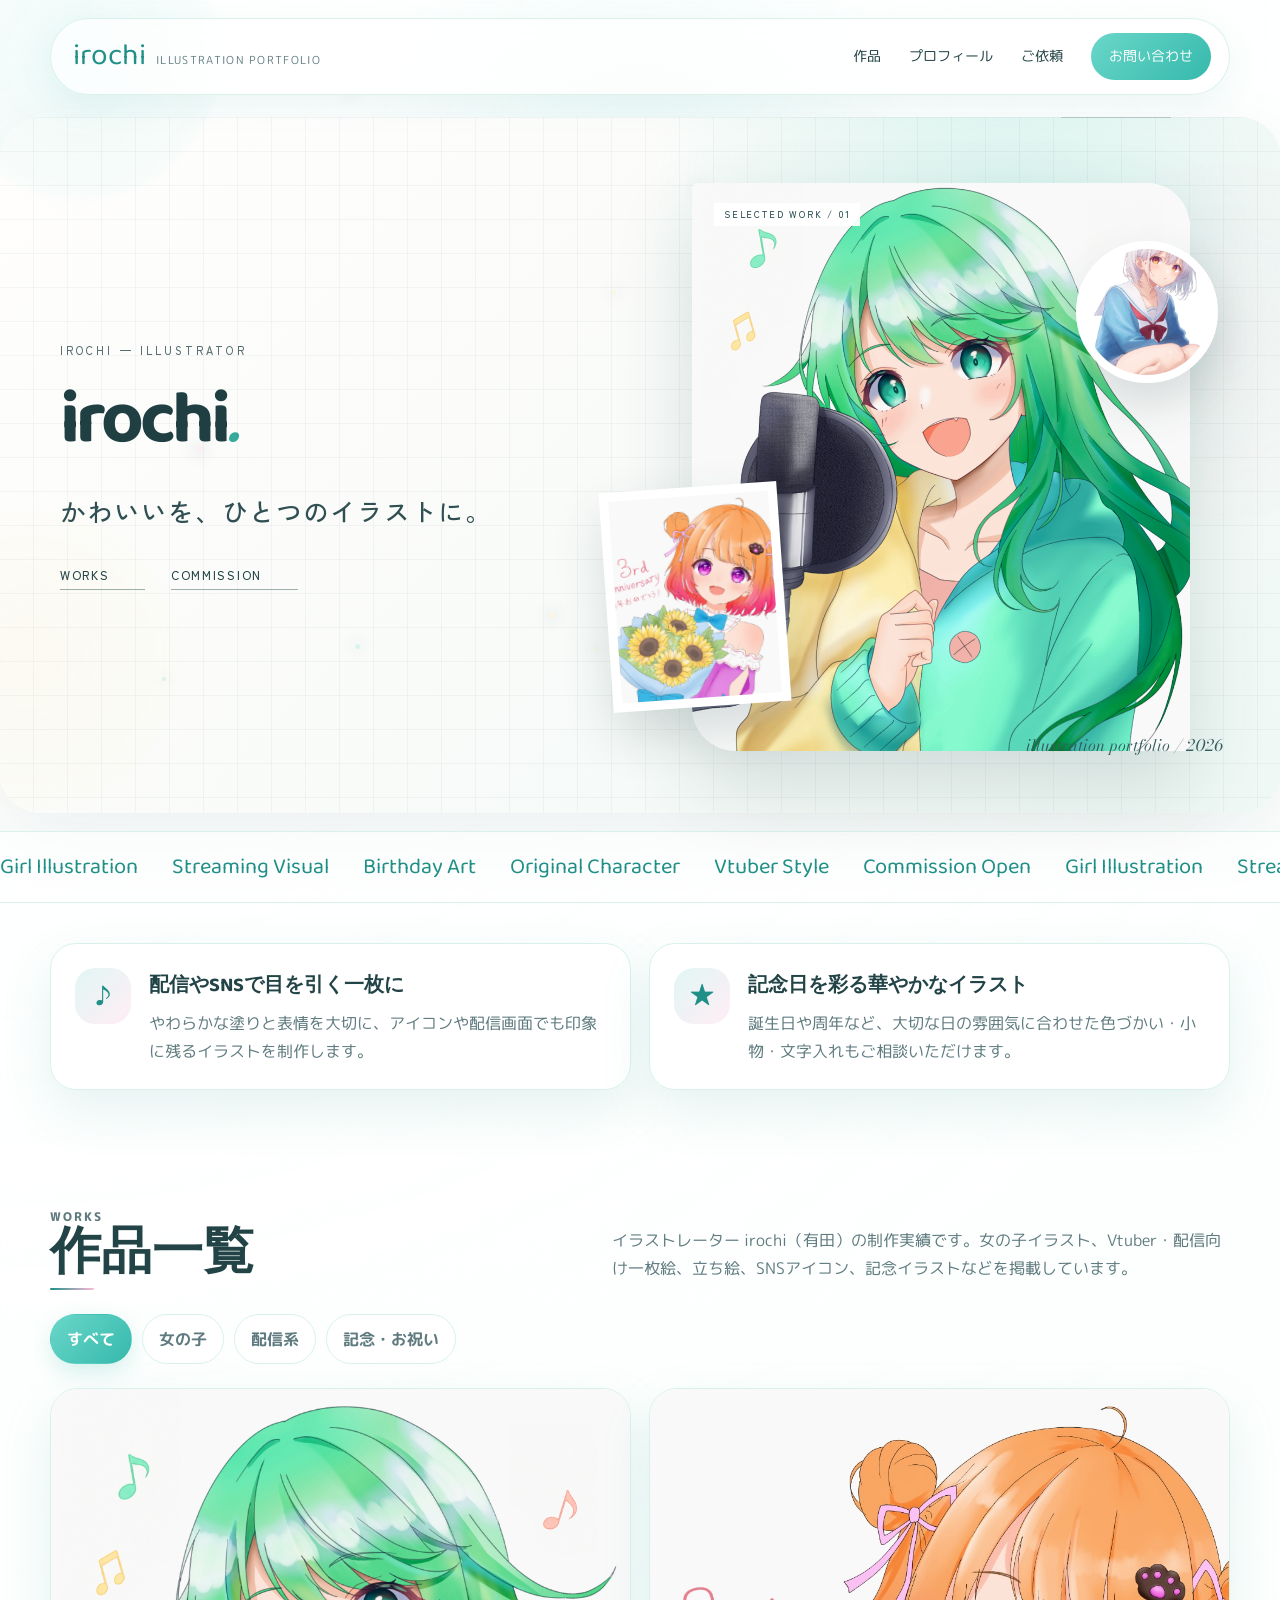
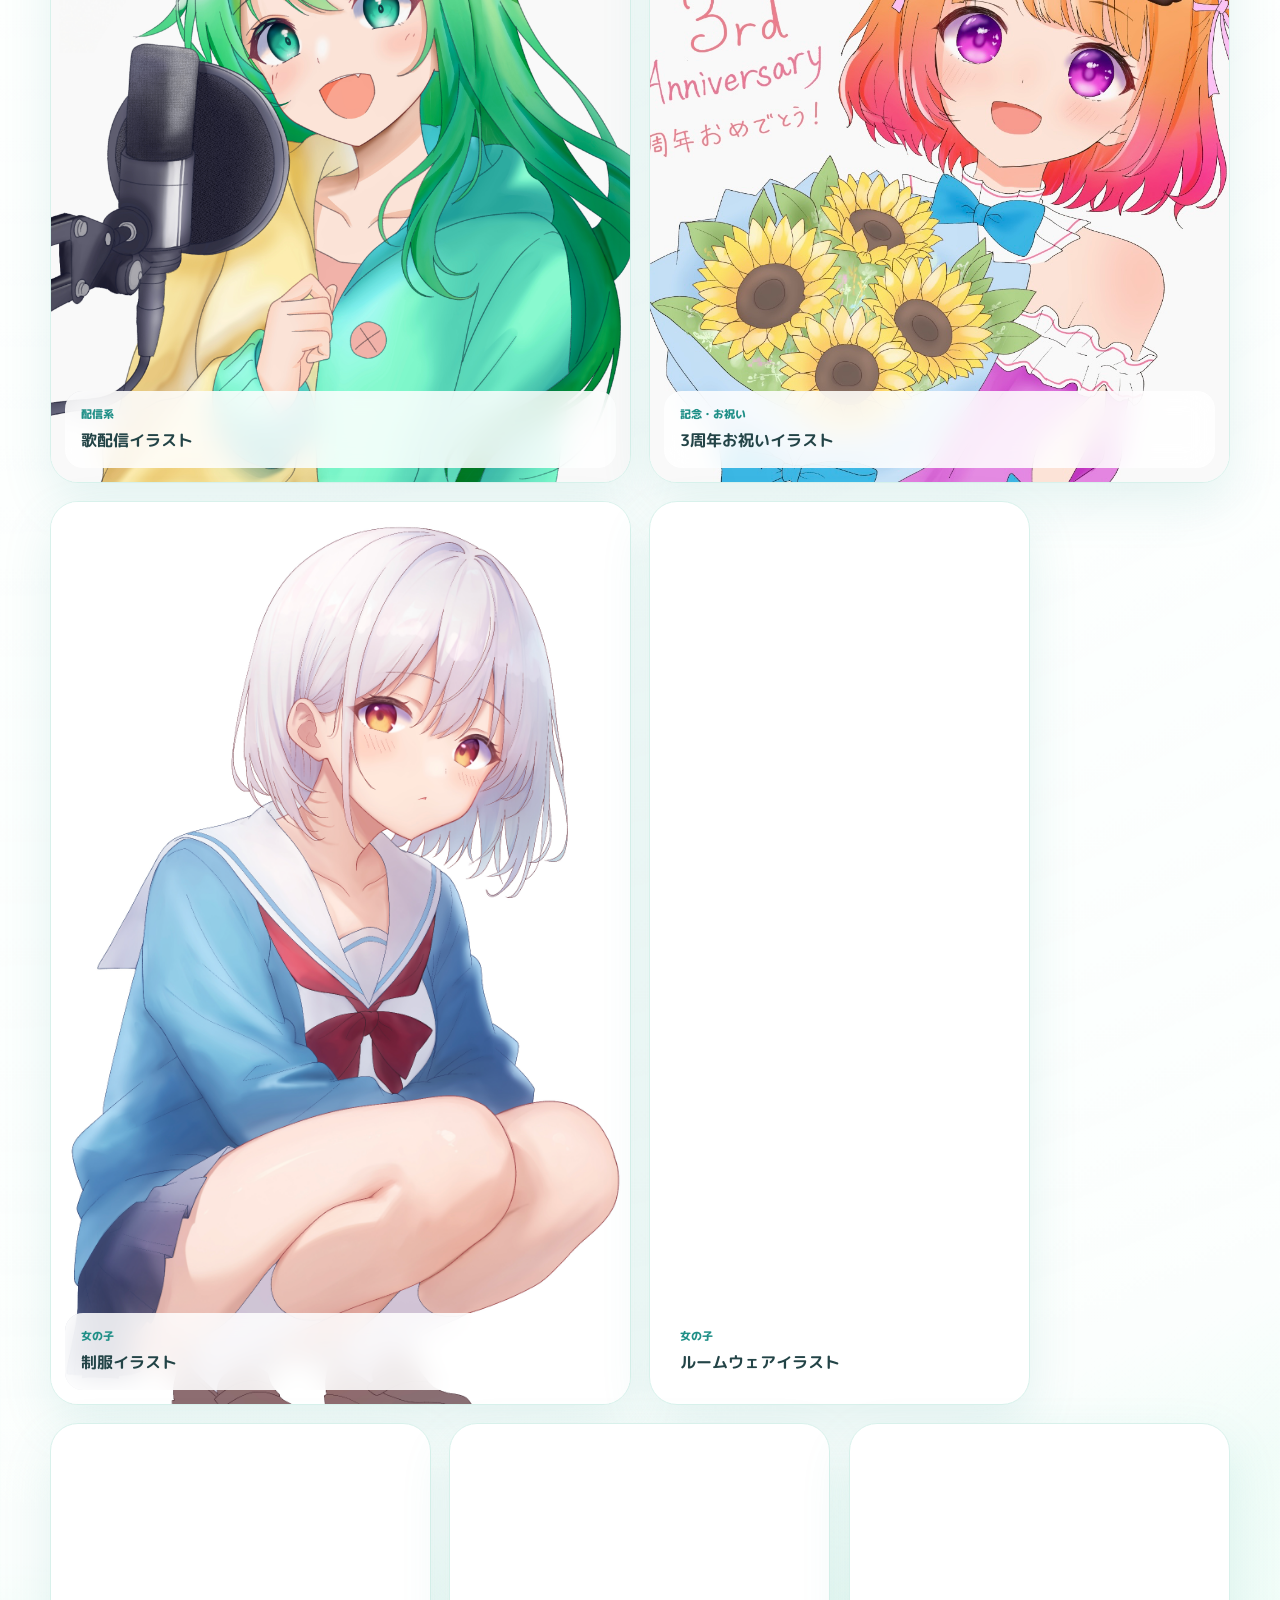
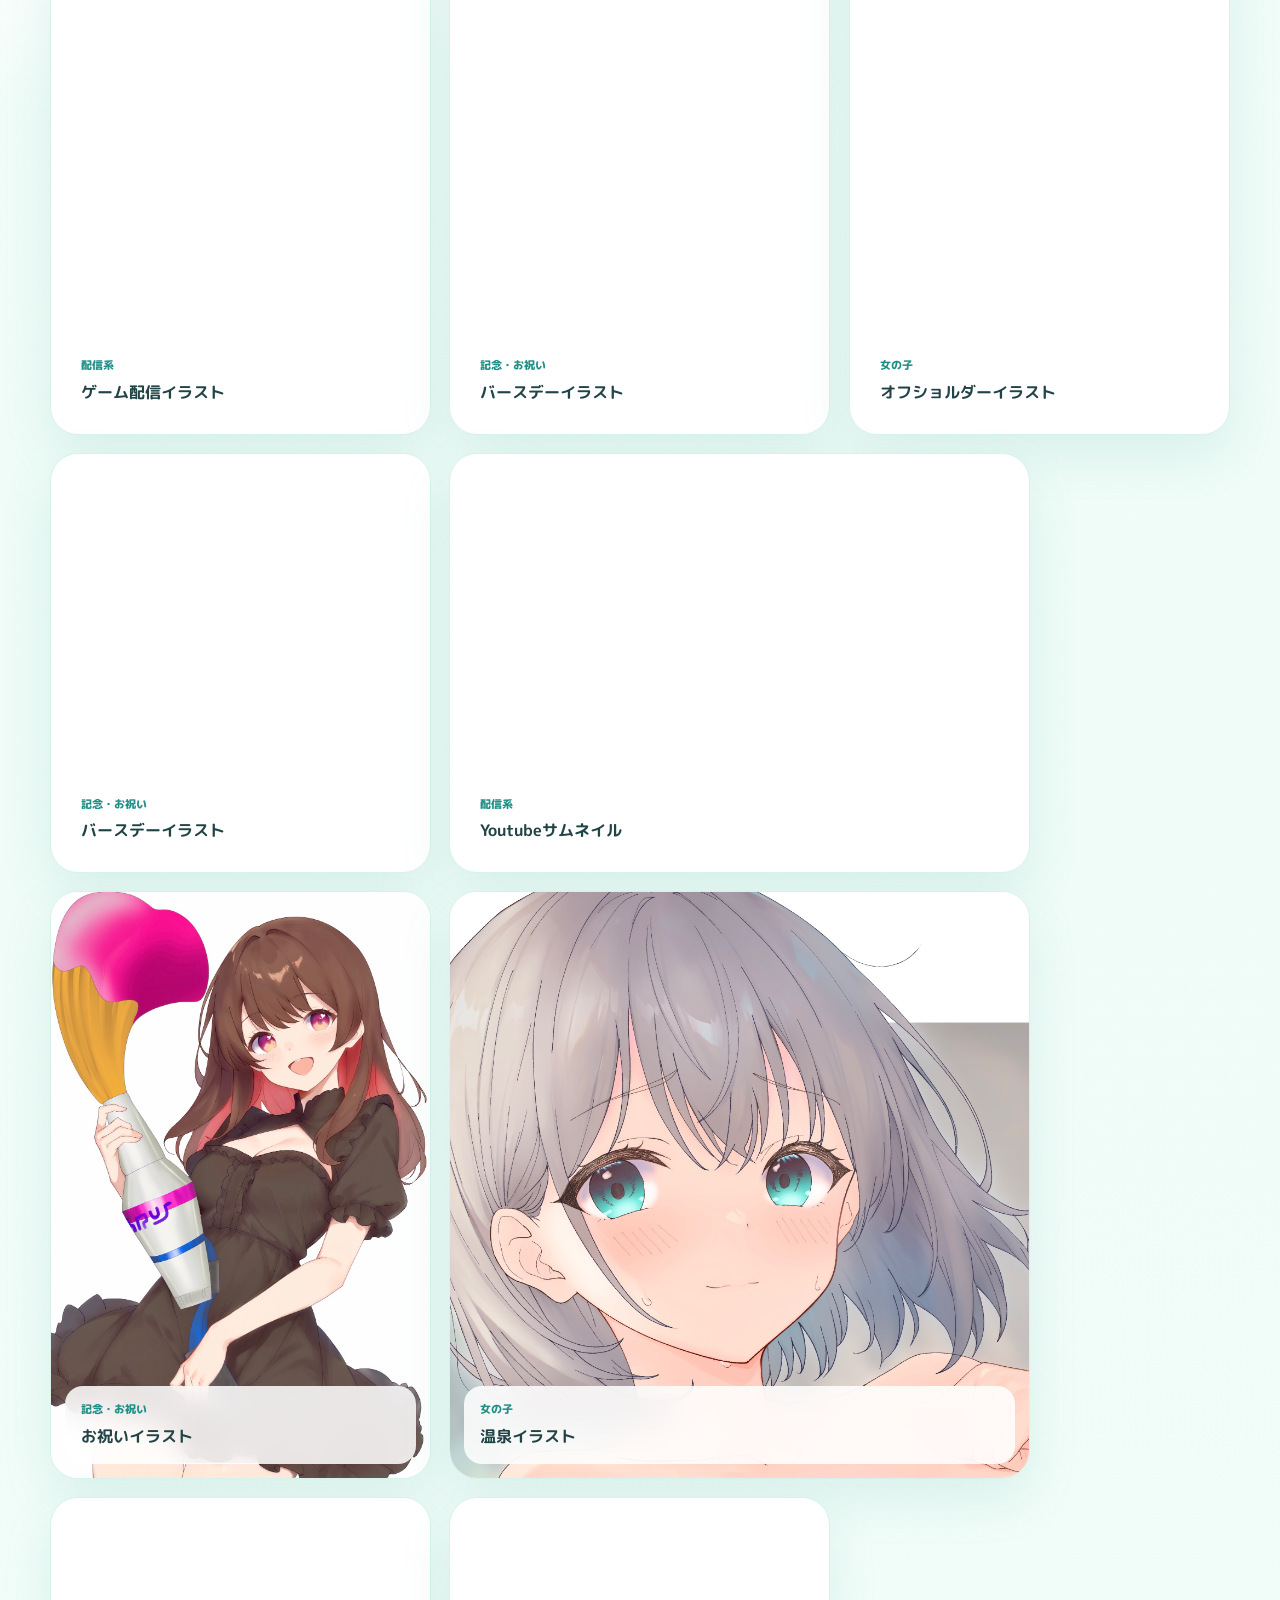
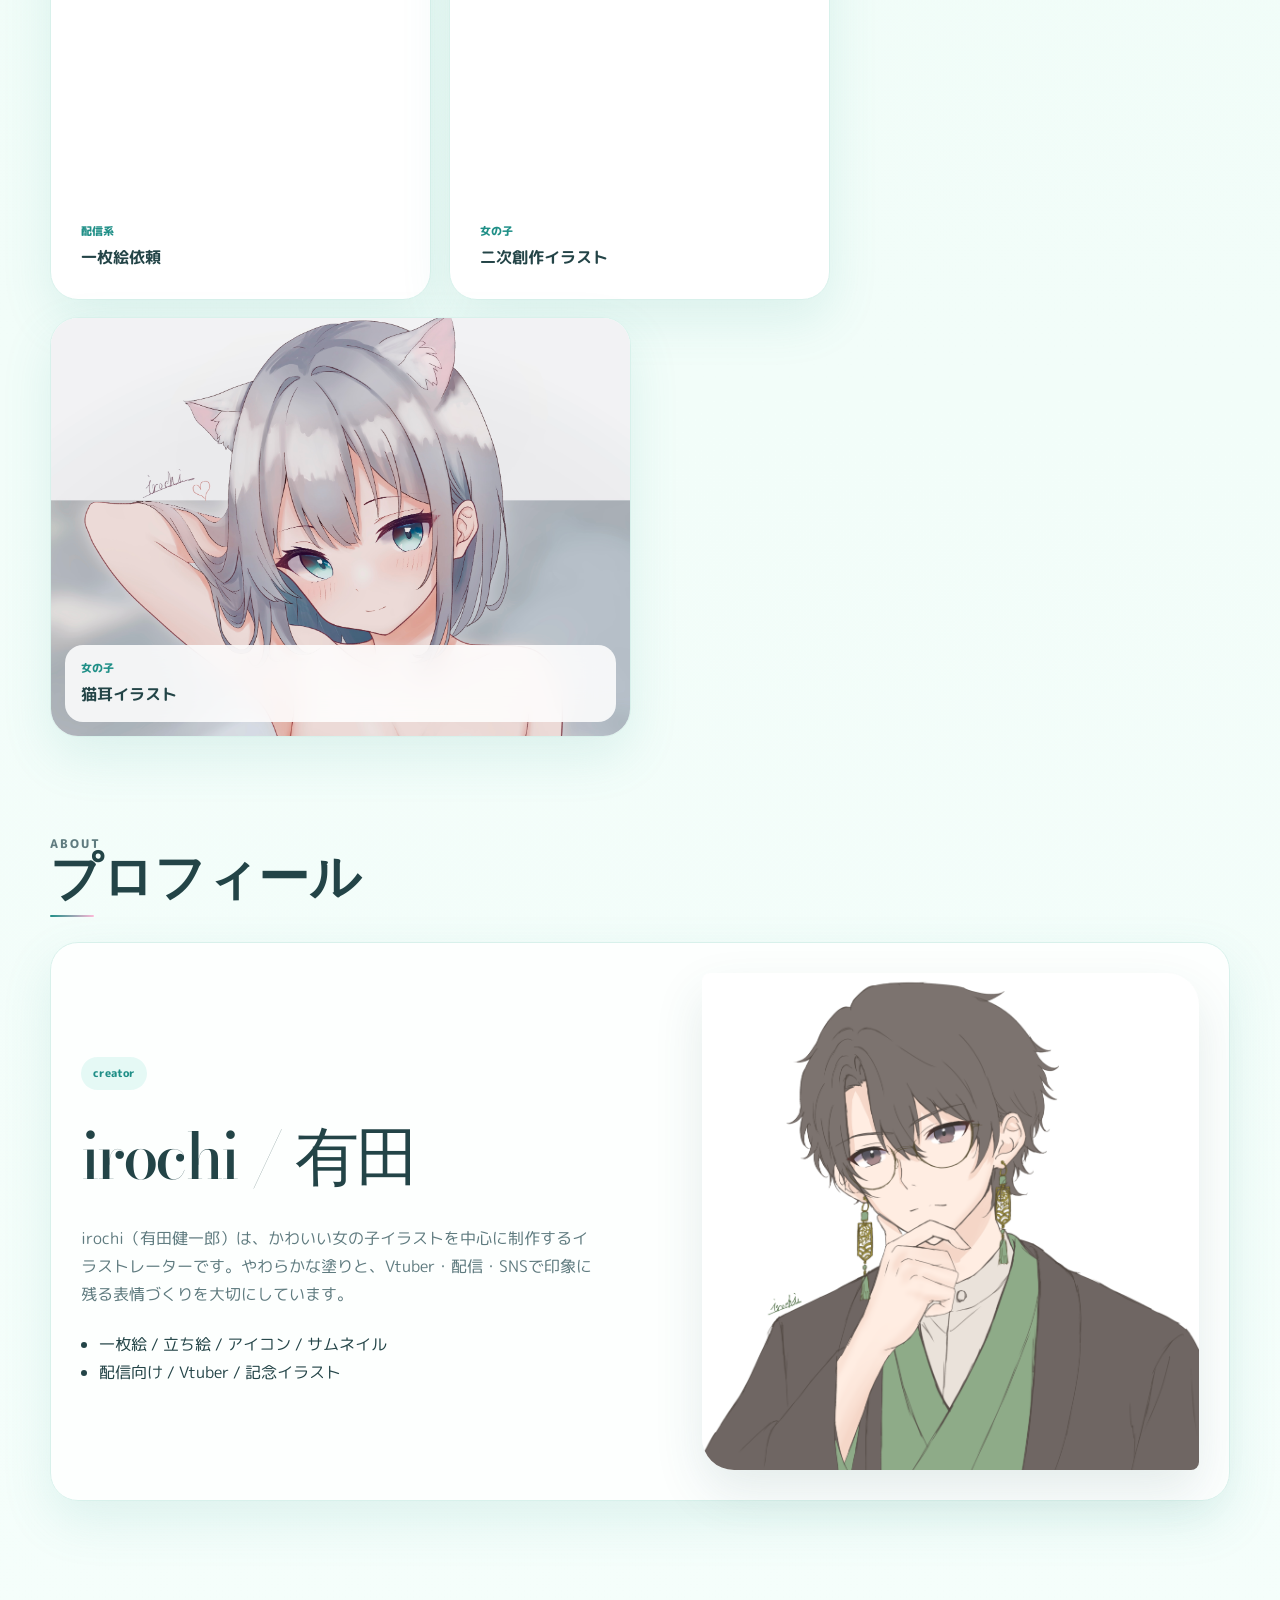
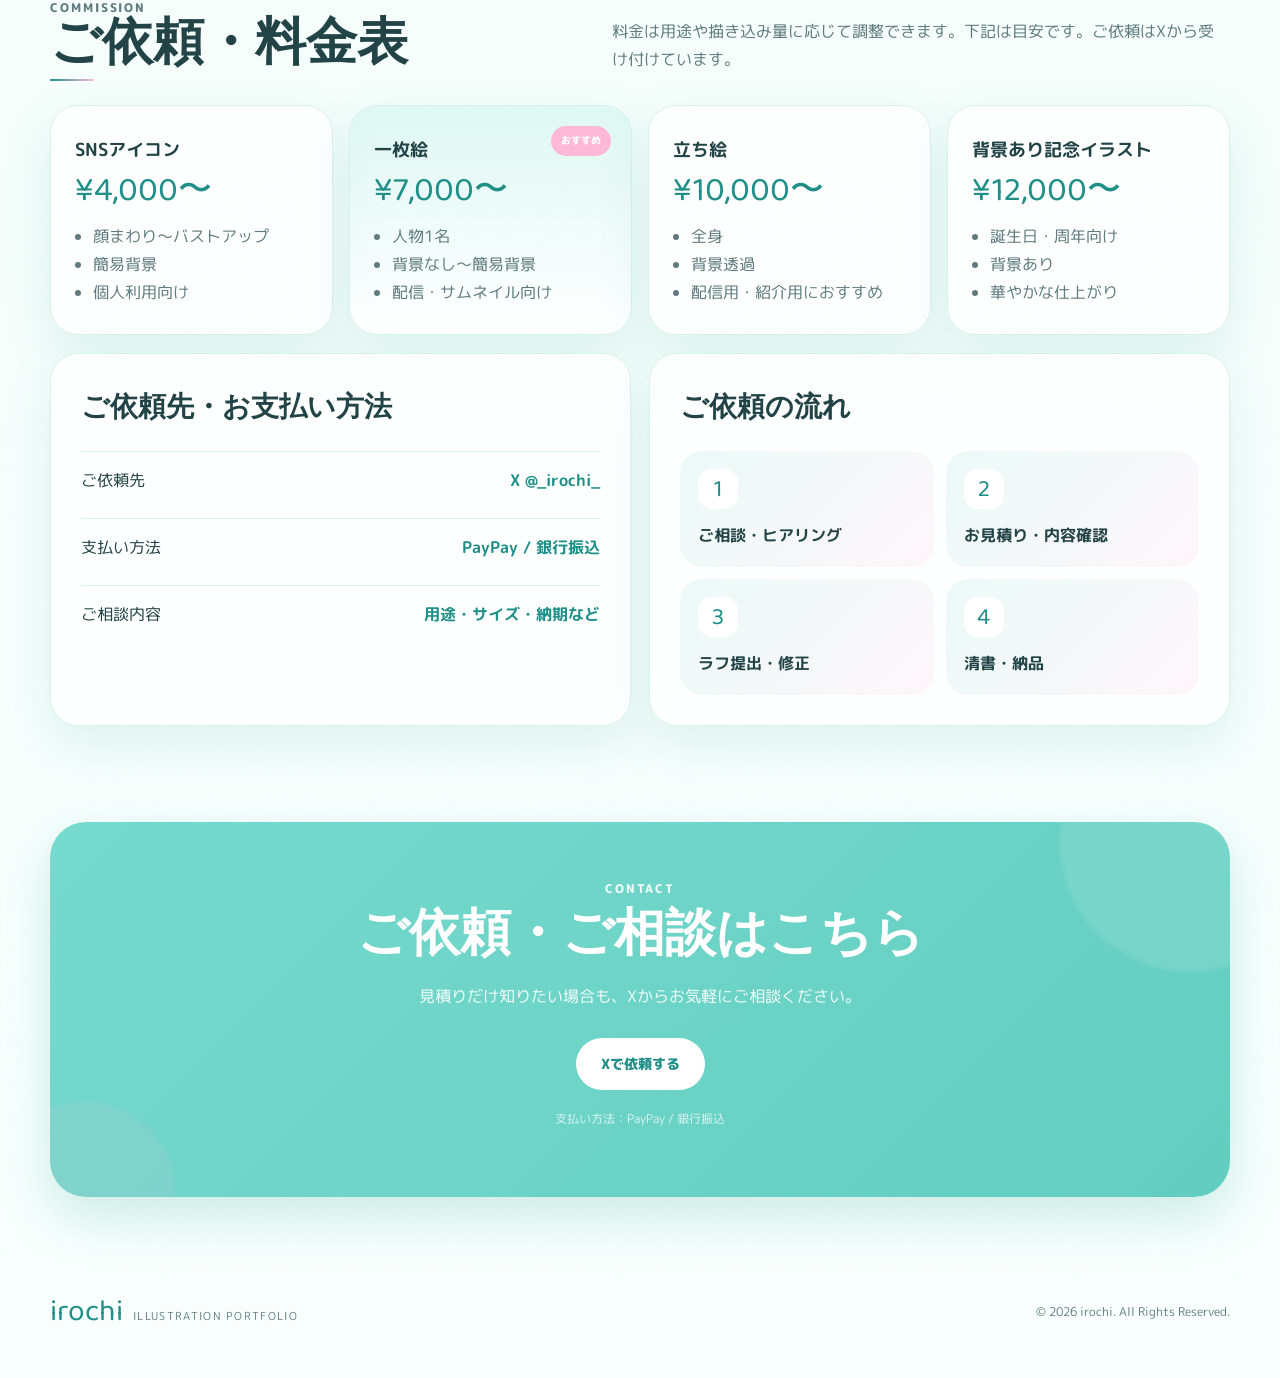
==== commit fb8c5119: "実名フルネームをサイトから削除" ====
--- a/index.html
+++ b/index.html
@@ -3,10 +3,10 @@
 <head>
   <meta charset="UTF-8">
   <meta name="viewport" content="width=device-width, initial-scale=1.0">
-  <title>irochi（有田健一郎）| イラストレーター・ポートフォリオ</title>
-  <meta name="description" content="イラストレーター irochi（有田健一郎）の公式ポートフォリオ。かわいい女の子イラスト、Vtuber・配信向け一枚絵、立ち絵、SNSアイコン、誕生日・周年などの記念イラストを制作しています。">
-  <meta name="keywords" content="irochi,Irochi,IROCHI,有田,有田健一郎,イラストレーター,イラスト,ポートフォリオ,Vtuber,配信イラスト,一枚絵,立ち絵,SNSアイコン,記念イラスト">
-  <meta name="author" content="irochi（有田健一郎）">
+  <title>irochi（有田）| イラストレーター・ポートフォリオ</title>
+  <meta name="description" content="イラストレーター irochi（有田）の公式ポートフォリオ。かわいい女の子イラスト、Vtuber・配信向け一枚絵、立ち絵、SNSアイコン、誕生日・周年などの記念イラストを制作しています。">
+  <meta name="keywords" content="irochi,Irochi,IROCHI,有田,イラストレーター,イラスト,ポートフォリオ,Vtuber,配信イラスト,一枚絵,立ち絵,SNSアイコン,記念イラスト">
+  <meta name="author" content="irochi（有田）">
   <meta name="robots" content="index,follow,max-image-preview:large,max-snippet:-1,max-video-preview:-1">
   <meta name="googlebot" content="index,follow,max-image-preview:large,max-snippet:-1,max-video-preview:-1">
   <meta name="theme-color" content="#6ad7c9">
@@ -16,15 +16,15 @@
   <meta property="og:type" content="website">
   <meta property="og:site_name" content="irochi Illustration Portfolio">
   <meta property="og:locale" content="ja_JP">
-  <meta property="og:title" content="irochi（有田健一郎）| イラストレーター・ポートフォリオ">
-  <meta property="og:description" content="イラストレーター irochi（有田健一郎）の公式ポートフォリオ。Vtuber・配信向け一枚絵、立ち絵、SNSアイコン、記念イラストなどを制作しています。">
+  <meta property="og:title" content="irochi（有田）| イラストレーター・ポートフォリオ">
+  <meta property="og:description" content="イラストレーター irochi（有田）の公式ポートフォリオ。Vtuber・配信向け一枚絵、立ち絵、SNSアイコン、記念イラストなどを制作しています。">
   <meta property="og:url" content="https://irochi1184.github.io/irochi-portfolio/">
   <meta property="og:image" content="https://irochi1184.github.io/irochi-portfolio/assets/work-20260907-054924-replace-1788727764575.webp">
-  <meta property="og:image:alt" content="irochi（有田健一郎）のイラスト作品">
+  <meta property="og:image:alt" content="irochi（有田）のイラスト作品">
 
   <meta name="twitter:card" content="summary_large_image">
-  <meta name="twitter:title" content="irochi（有田健一郎）| イラストレーター・ポートフォリオ">
-  <meta name="twitter:description" content="イラストレーター irochi（有田健一郎）の公式ポートフォリオ。配信向け・記念イラスト・立ち絵・SNSアイコンの制作実績を掲載。">
+  <meta name="twitter:title" content="irochi（有田）| イラストレーター・ポートフォリオ">
+  <meta name="twitter:description" content="イラストレーター irochi（有田）の公式ポートフォリオ。配信向け・記念イラスト・立ち絵・SNSアイコンの制作実績を掲載。">
   <meta name="twitter:image" content="https://irochi1184.github.io/irochi-portfolio/assets/work-20260907-054924-replace-1788727764575.webp">
   <meta name="twitter:creator" content="@_irochi_">
   <meta name="irochi-profile-image" content="assets/irochi-profile-20260907-070333.webp">
@@ -38,7 +38,7 @@
         "@id": "https://irochi1184.github.io/irochi-portfolio/#website",
         "url": "https://irochi1184.github.io/irochi-portfolio/",
         "name": "irochi Illustration Portfolio",
-        "alternateName": ["Irochi Portfolio", "有田健一郎 イラストポートフォリオ", "有田 イラストポートフォリオ"],
+        "alternateName": ["Irochi Portfolio", "有田 イラストポートフォリオ"],
         "inLanguage": "ja-JP",
         "publisher": {"@id": "https://irochi1184.github.io/irochi-portfolio/#creator"}
       },
@@ -46,8 +46,8 @@
         "@type": "WebPage",
         "@id": "https://irochi1184.github.io/irochi-portfolio/#webpage",
         "url": "https://irochi1184.github.io/irochi-portfolio/",
-        "name": "irochi（有田健一郎）| イラストレーター・ポートフォリオ",
-        "description": "イラストレーター irochi（有田健一郎）の公式ポートフォリオ。Vtuber・配信向け一枚絵、立ち絵、SNSアイコン、記念イラストの制作実績と依頼料金を掲載しています。",
+        "name": "irochi（有田）| イラストレーター・ポートフォリオ",
+        "description": "イラストレーター irochi（有田）の公式ポートフォリオ。Vtuber・配信向け一枚絵、立ち絵、SNSアイコン、記念イラストの制作実績と依頼料金を掲載しています。",
         "isPartOf": {"@id": "https://irochi1184.github.io/irochi-portfolio/#website"},
         "mainEntity": {"@id": "https://irochi1184.github.io/irochi-portfolio/#creator"},
         "inLanguage": "ja-JP"
@@ -55,12 +55,12 @@
       {
         "@type": "Person",
         "@id": "https://irochi1184.github.io/irochi-portfolio/#creator",
-        "name": "有田健一郎",
-        "alternateName": ["irochi", "Irochi", "IROCHI", "有田"],
+        "name": "irochi",
+        "alternateName": ["Irochi", "IROCHI", "有田"],
         "url": "https://irochi1184.github.io/irochi-portfolio/",
         "image": "https://irochi1184.github.io/irochi-portfolio/assets/irochi-profile-20260907-070333.webp",
         "jobTitle": "イラストレーター",
-        "description": "irochi名義で活動するイラストレーター有田健一郎。かわいい女の子イラスト、Vtuber・配信向け一枚絵、立ち絵、SNSアイコン、記念イラストを制作。",
+        "description": "irochi名義で活動するイラストレーター。有田の名でも検索されるよう設定しています。かわいい女の子イラスト、Vtuber・配信向け一枚絵、立ち絵、SNSアイコン、記念イラストを制作。",
         "sameAs": ["https://x.com/_irochi_"],
         "knowsAbout": ["イラスト", "デジタルイラスト", "Vtuber", "配信イラスト", "一枚絵", "立ち絵", "SNSアイコン", "記念イラスト"]
       }
@@ -109,10 +109,10 @@
       </div>
       <div class="hero-editorial-visual reveal" aria-label="selected works">
         <figure class="hero-art-main">
-          <img src="assets/work-20260907-054924-replace-1788727764575.webp" alt="irochi（有田健一郎）の歌配信イラスト" fetchpriority="high" decoding="async" style="object-position:50% 35%">
+          <img src="assets/work-20260907-054924-replace-1788727764575.webp" alt="irochi（有田）の歌配信イラスト" fetchpriority="high" decoding="async" style="object-position:50% 35%">
         </figure>
-        <figure class="hero-art-mini one"><img src="assets/work-20260907-054939-replace-1788727779864.webp" alt="irochi（有田健一郎）の3周年お祝いイラスト" decoding="async"></figure>
-        <figure class="hero-art-mini two"><img src="assets/work-20260907-055204-replace-1788727924484.webp" alt="irochi（有田健一郎）の制服イラスト" decoding="async"></figure>
+        <figure class="hero-art-mini one"><img src="assets/work-20260907-054939-replace-1788727779864.webp" alt="irochi（有田）の3周年お祝いイラスト" decoding="async"></figure>
+        <figure class="hero-art-mini two"><img src="assets/work-20260907-055204-replace-1788727924484.webp" alt="irochi（有田）の制服イラスト" decoding="async"></figure>
         <span class="hero-edition">illustration portfolio / 2026</span>
       </div>
     </section>
@@ -132,7 +132,7 @@
     <section class="section-shell works-section" id="works">
       <div class="section-heading">
         <div><p class="eyebrow">WORKS</p><h2>作品一覧</h2></div>
-        <p>イラストレーター irochi（有田健一郎）の制作実績です。女の子イラスト、Vtuber・配信向け一枚絵、立ち絵、SNSアイコン、記念イラストなどを掲載しています。</p>
+        <p>イラストレーター irochi（有田）の制作実績です。女の子イラスト、Vtuber・配信向け一枚絵、立ち絵、SNSアイコン、記念イラストなどを掲載しています。</p>
       </div>
       <div class="filters" aria-label="作品絞り込み">
         <button class="filter active" data-filter="all">すべて</button><button class="filter" data-filter="girl">女の子</button><button class="filter" data-filter="stream">配信系</button><button class="filter" data-filter="event">記念・お祝い</button>
@@ -161,11 +161,11 @@
         <div class="about-card profile-card irochi-profile-card">
           <div class="irochi-profile-copy">
             <span class="card-label">creator</span>
-            <h3>irochi / 有田健一郎</h3>
-            <p>irochi（有田健一郎）は、かわいい女の子イラストを中心に制作するイラストレーターです。やわらかな塗りと、Vtuber・配信・SNSで印象に残る表情づくりを大切にしています。</p>
+            <h3>irochi / 有田</h3>
+            <p>irochi（有田）は、かわいい女の子イラストを中心に制作するイラストレーターです。やわらかな塗りと、Vtuber・配信・SNSで印象に残る表情づくりを大切にしています。</p>
             <ul><li>一枚絵 / 立ち絵 / アイコン / サムネイル</li><li>配信向け / Vtuber / 記念イラスト</li></ul>
           </div>
-          <div class="irochi-profile-media"><img src="assets/irochi-profile-20260907-070333.webp" alt="イラストレーター irochi（有田健一郎）の活動イメージイラスト" loading="lazy" decoding="async"></div>
+          <div class="irochi-profile-media"><img src="assets/irochi-profile-20260907-070333.webp" alt="イラストレーター irochi（有田）の活動イメージイラスト" loading="lazy" decoding="async"></div>
         </div>
       </div>
     </section>
@@ -204,10 +204,10 @@
     </section>
   </main>
 
-  <footer class="footer"><a class="logo" href="#top"><span class="logo-main">irochi</span><span class="logo-sub">illustration portfolio</span></a><p>© 2026 irochi / 有田健一郎. All Rights Reserved.</p></footer>
+  <footer class="footer"><a class="logo" href="#top"><span class="logo-main">irochi</span><span class="logo-sub">illustration portfolio</span></a><p>© 2026 irochi. All Rights Reserved.</p></footer>
   <div class="lightbox" aria-hidden="true"><button class="lightbox-close" aria-label="閉じる">×</button><img src="" alt=""></div>
   <script src="script.js"></script>
   <script src="motion.js" defer></script>
   <template id="portfolio-hidden-works"></template>
 </body>
-</html>
+</html>
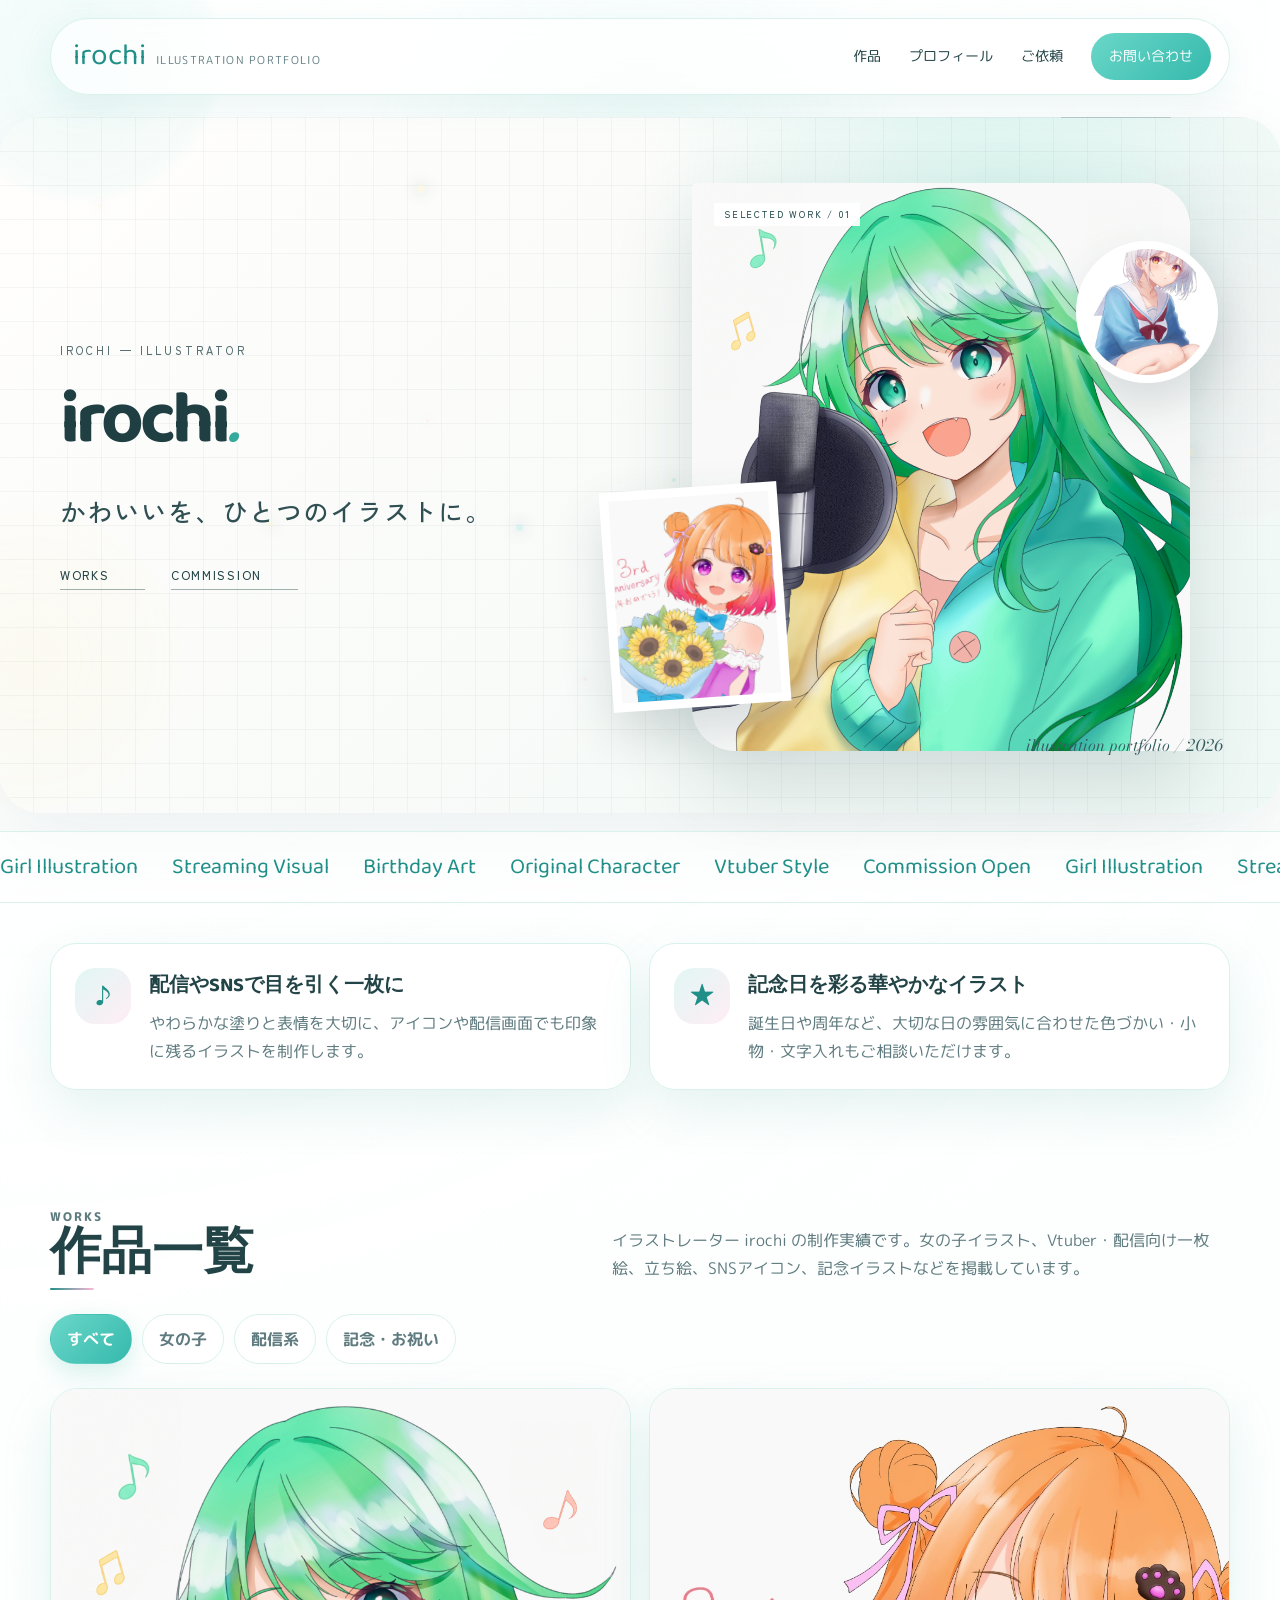
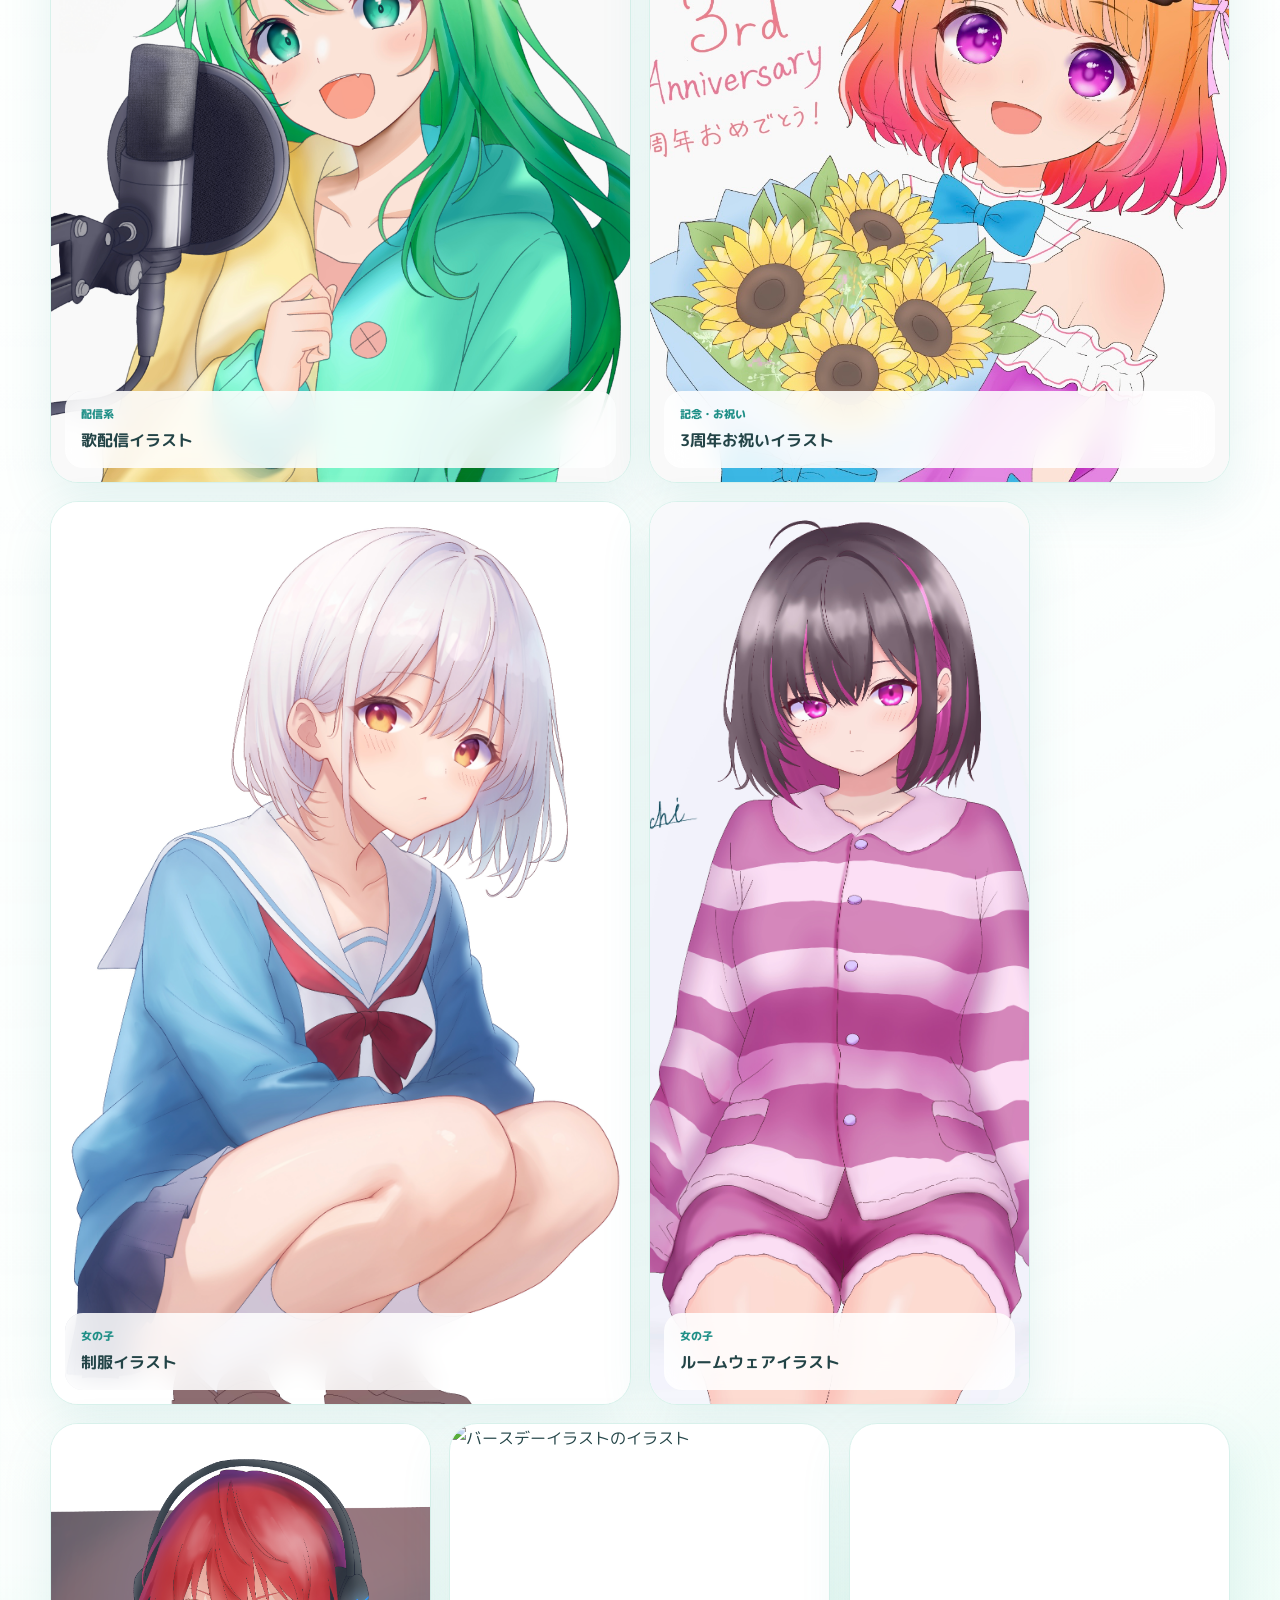
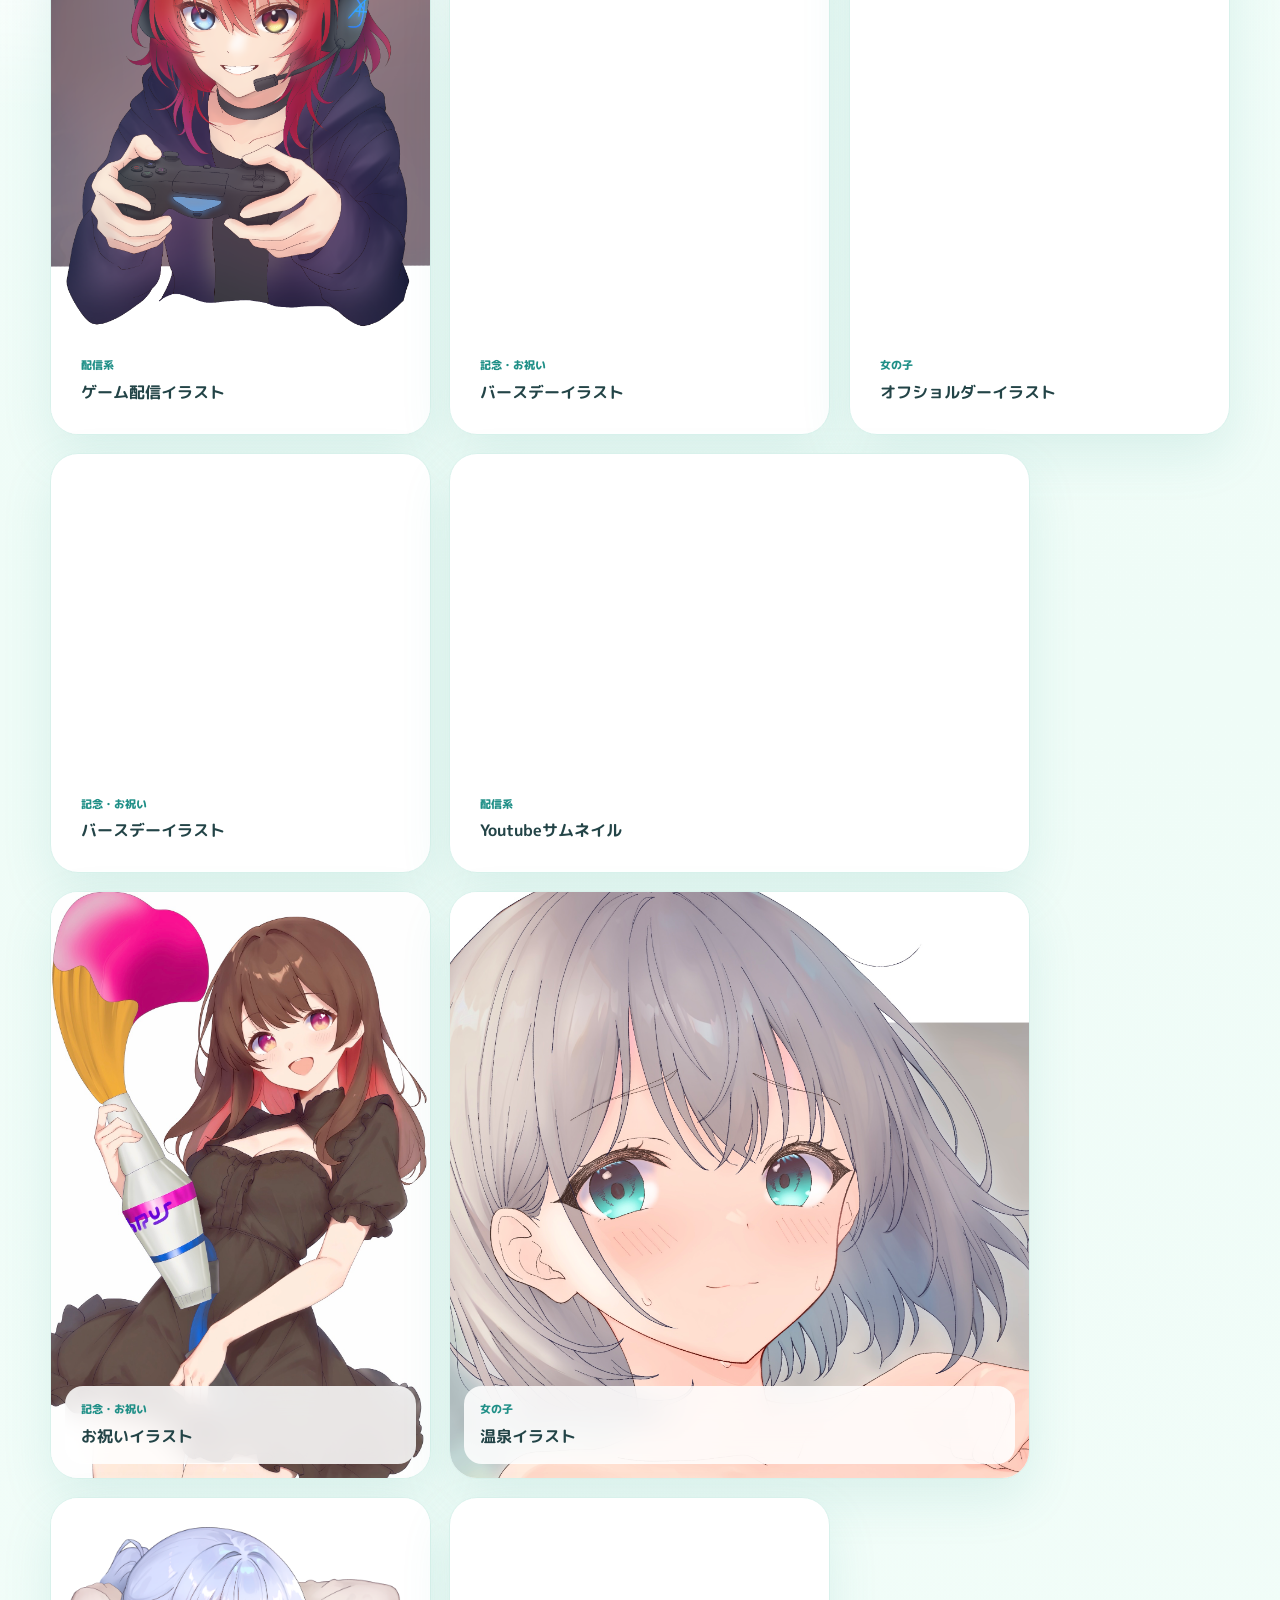
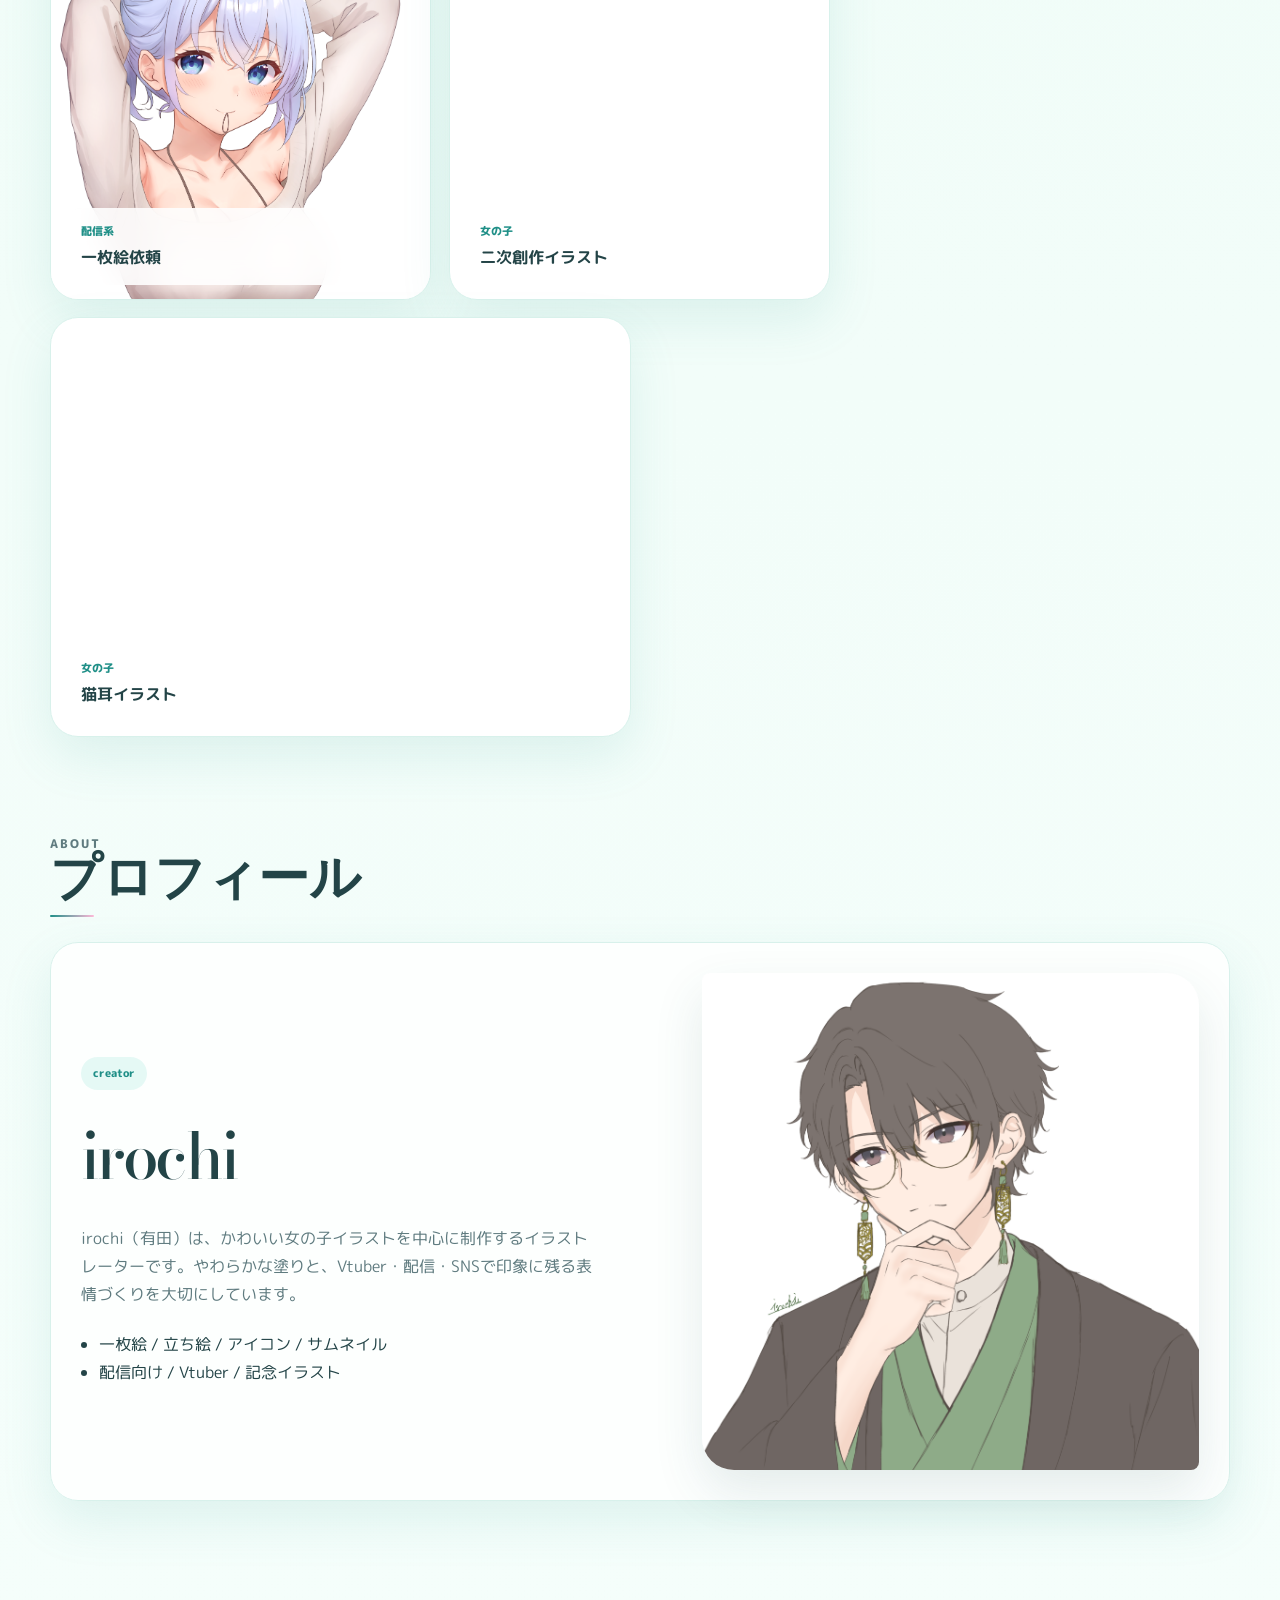
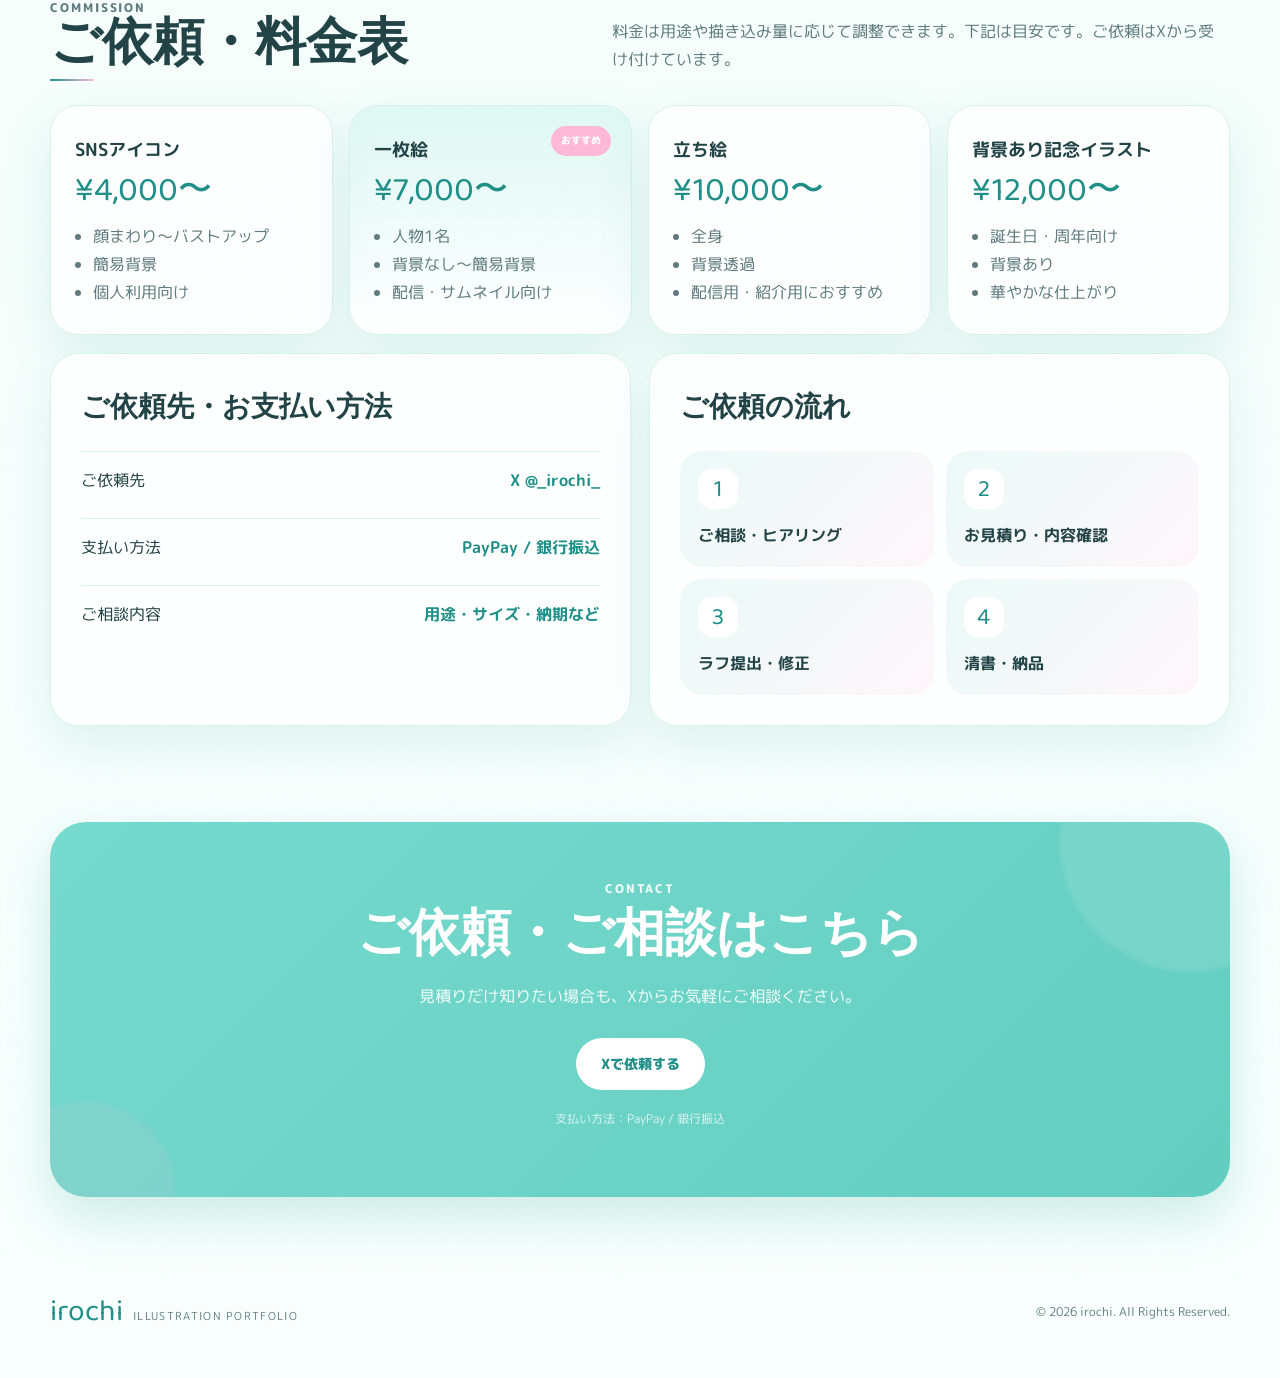
==== commit c18eff93: "公開表示はirochiに統一し実名は構造化データのみに保持" ====
--- a/index.html
+++ b/index.html
@@ -3,10 +3,10 @@
 <head>
   <meta charset="UTF-8">
   <meta name="viewport" content="width=device-width, initial-scale=1.0">
-  <title>irochi（有田）| イラストレーター・ポートフォリオ</title>
-  <meta name="description" content="イラストレーター irochi（有田）の公式ポートフォリオ。かわいい女の子イラスト、Vtuber・配信向け一枚絵、立ち絵、SNSアイコン、誕生日・周年などの記念イラストを制作しています。">
-  <meta name="keywords" content="irochi,Irochi,IROCHI,有田,イラストレーター,イラスト,ポートフォリオ,Vtuber,配信イラスト,一枚絵,立ち絵,SNSアイコン,記念イラスト">
-  <meta name="author" content="irochi（有田）">
+  <title>irochi | イラストレーター・ポートフォリオ</title>
+  <meta name="description" content="イラストレーター irochi の公式ポートフォリオ。かわいい女の子イラスト、Vtuber・配信向け一枚絵、立ち絵、SNSアイコン、誕生日・周年などの記念イラストを制作しています。">
+  <meta name="keywords" content="irochi,Irochi,IROCHI,イラストレーター,イラスト,ポートフォリオ,Vtuber,配信イラスト,一枚絵,立ち絵,SNSアイコン,記念イラスト">
+  <meta name="author" content="irochi">
   <meta name="robots" content="index,follow,max-image-preview:large,max-snippet:-1,max-video-preview:-1">
   <meta name="googlebot" content="index,follow,max-image-preview:large,max-snippet:-1,max-video-preview:-1">
   <meta name="theme-color" content="#6ad7c9">
@@ -16,15 +16,15 @@
   <meta property="og:type" content="website">
   <meta property="og:site_name" content="irochi Illustration Portfolio">
   <meta property="og:locale" content="ja_JP">
-  <meta property="og:title" content="irochi（有田）| イラストレーター・ポートフォリオ">
-  <meta property="og:description" content="イラストレーター irochi（有田）の公式ポートフォリオ。Vtuber・配信向け一枚絵、立ち絵、SNSアイコン、記念イラストなどを制作しています。">
+  <meta property="og:title" content="irochi | イラストレーター・ポートフォリオ">
+  <meta property="og:description" content="イラストレーター irochi の公式ポートフォリオ。Vtuber・配信向け一枚絵、立ち絵、SNSアイコン、記念イラストなどを制作しています。">
   <meta property="og:url" content="https://irochi1184.github.io/irochi-portfolio/">
   <meta property="og:image" content="https://irochi1184.github.io/irochi-portfolio/assets/work-20260907-054924-replace-1788727764575.webp">
-  <meta property="og:image:alt" content="irochi（有田）のイラスト作品">
+  <meta property="og:image:alt" content="irochi のイラスト作品">
 
   <meta name="twitter:card" content="summary_large_image">
-  <meta name="twitter:title" content="irochi（有田）| イラストレーター・ポートフォリオ">
-  <meta name="twitter:description" content="イラストレーター irochi（有田）の公式ポートフォリオ。配信向け・記念イラスト・立ち絵・SNSアイコンの制作実績を掲載。">
+  <meta name="twitter:title" content="irochi | イラストレーター・ポートフォリオ">
+  <meta name="twitter:description" content="イラストレーター irochi の公式ポートフォリオ。配信向け・記念イラスト・立ち絵・SNSアイコンの制作実績を掲載。">
   <meta name="twitter:image" content="https://irochi1184.github.io/irochi-portfolio/assets/work-20260907-054924-replace-1788727764575.webp">
   <meta name="twitter:creator" content="@_irochi_">
   <meta name="irochi-profile-image" content="assets/irochi-profile-20260907-070333.webp">
@@ -38,7 +38,7 @@
         "@id": "https://irochi1184.github.io/irochi-portfolio/#website",
         "url": "https://irochi1184.github.io/irochi-portfolio/",
         "name": "irochi Illustration Portfolio",
-        "alternateName": ["Irochi Portfolio", "有田 イラストポートフォリオ"],
+        "alternateName": ["Irochi Portfolio"],
         "inLanguage": "ja-JP",
         "publisher": {"@id": "https://irochi1184.github.io/irochi-portfolio/#creator"}
       },
@@ -46,8 +46,8 @@
         "@type": "WebPage",
         "@id": "https://irochi1184.github.io/irochi-portfolio/#webpage",
         "url": "https://irochi1184.github.io/irochi-portfolio/",
-        "name": "irochi（有田）| イラストレーター・ポートフォリオ",
-        "description": "イラストレーター irochi（有田）の公式ポートフォリオ。Vtuber・配信向け一枚絵、立ち絵、SNSアイコン、記念イラストの制作実績と依頼料金を掲載しています。",
+        "name": "irochi | イラストレーター・ポートフォリオ",
+        "description": "イラストレーター irochi の公式ポートフォリオ。Vtuber・配信向け一枚絵、立ち絵、SNSアイコン、記念イラストの制作実績と依頼料金を掲載しています。",
         "isPartOf": {"@id": "https://irochi1184.github.io/irochi-portfolio/#website"},
         "mainEntity": {"@id": "https://irochi1184.github.io/irochi-portfolio/#creator"},
         "inLanguage": "ja-JP"
@@ -56,11 +56,11 @@
         "@type": "Person",
         "@id": "https://irochi1184.github.io/irochi-portfolio/#creator",
         "name": "irochi",
-        "alternateName": ["Irochi", "IROCHI", "有田"],
+        "alternateName": ["Irochi", "IROCHI", "有田健一郎"],
         "url": "https://irochi1184.github.io/irochi-portfolio/",
         "image": "https://irochi1184.github.io/irochi-portfolio/assets/irochi-profile-20260907-070333.webp",
         "jobTitle": "イラストレーター",
-        "description": "irochi名義で活動するイラストレーター。有田の名でも検索されるよう設定しています。かわいい女の子イラスト、Vtuber・配信向け一枚絵、立ち絵、SNSアイコン、記念イラストを制作。",
+        "description": "irochi名義で活動するイラストレーター。かわいい女の子イラスト、Vtuber・配信向け一枚絵、立ち絵、SNSアイコン、記念イラストを制作。",
         "sameAs": ["https://x.com/_irochi_"],
         "knowsAbout": ["イラスト", "デジタルイラスト", "Vtuber", "配信イラスト", "一枚絵", "立ち絵", "SNSアイコン", "記念イラスト"]
       }
@@ -109,10 +109,10 @@
       </div>
       <div class="hero-editorial-visual reveal" aria-label="selected works">
         <figure class="hero-art-main">
-          <img src="assets/work-20260907-054924-replace-1788727764575.webp" alt="irochi（有田）の歌配信イラスト" fetchpriority="high" decoding="async" style="object-position:50% 35%">
+          <img src="assets/work-20260907-054924-replace-1788727764575.webp" alt="irochi の歌配信イラスト" fetchpriority="high" decoding="async" style="object-position:50% 35%">
         </figure>
-        <figure class="hero-art-mini one"><img src="assets/work-20260907-054939-replace-1788727779864.webp" alt="irochi（有田）の3周年お祝いイラスト" decoding="async"></figure>
-        <figure class="hero-art-mini two"><img src="assets/work-20260907-055204-replace-1788727924484.webp" alt="irochi（有田）の制服イラスト" decoding="async"></figure>
+        <figure class="hero-art-mini one"><img src="assets/work-20260907-054939-replace-1788727779864.webp" alt="irochi の3周年お祝いイラスト" decoding="async"></figure>
+        <figure class="hero-art-mini two"><img src="assets/work-20260907-055204-replace-1788727924484.webp" alt="irochi の制服イラスト" decoding="async"></figure>
         <span class="hero-edition">illustration portfolio / 2026</span>
       </div>
     </section>
@@ -132,7 +132,7 @@
     <section class="section-shell works-section" id="works">
       <div class="section-heading">
         <div><p class="eyebrow">WORKS</p><h2>作品一覧</h2></div>
-        <p>イラストレーター irochi（有田）の制作実績です。女の子イラスト、Vtuber・配信向け一枚絵、立ち絵、SNSアイコン、記念イラストなどを掲載しています。</p>
+        <p>イラストレーター irochi の制作実績です。女の子イラスト、Vtuber・配信向け一枚絵、立ち絵、SNSアイコン、記念イラストなどを掲載しています。</p>
       </div>
       <div class="filters" aria-label="作品絞り込み">
         <button class="filter active" data-filter="all">すべて</button><button class="filter" data-filter="girl">女の子</button><button class="filter" data-filter="stream">配信系</button><button class="filter" data-filter="event">記念・お祝い</button>
@@ -143,7 +143,7 @@
         <article class="work-card large" data-work-id="d599af22-2132-4af4-9855-dc34bfa29e88" data-category="girl" data-description="" data-tags="オリジナル" data-created-at="" data-published-at="" data-focal-x="50" data-focal-y="35"><img src="assets/work-20260907-055204-replace-1788727924484.webp" loading="lazy" decoding="async" alt="制服イラストのイラスト" style="object-position:50% 35%"><div class="work-info"><span>女の子</span><h3>制服イラスト</h3></div></article>
         <article class="work-card tall" data-work-id="291535a1-8b2f-4905-a741-f532e386b338" data-category="girl" data-description="" data-tags="オリジナル|配信" data-created-at="" data-published-at="" data-focal-x="50" data-focal-y="35"><img src="assets/work-20260907-054952-replace-1788727792279.webp" loading="lazy" decoding="async" alt="ルームウェアイラストのイラスト" style="object-position:50% 35%"><div class="work-info"><span>女の子</span><h3>ルームウェアイラスト</h3></div></article>
         <article class="work-card" data-work-id="65111ff8-8fa5-4982-b0e4-c35c214b6dd1" data-category="stream" data-description="" data-tags="プレゼント" data-created-at="" data-published-at="" data-focal-x="50" data-focal-y="35"><img src="assets/work-20260907-055010-replace-1788727810519.webp" loading="lazy" decoding="async" alt="ゲーム配信イラストのイラスト" style="object-position:50% 35%"><div class="work-info"><span>配信系</span><h3>ゲーム配信イラスト</h3></div></article>
-        <article class="work-card" data-work-id="30259e52-e75e-404e-b81f-5c33e9fb9d85" data-category="event" data-description="" data-tags="誕生日|プレゼント" data-created-at="" data-published-at="" data-focal-x="50" data-focal-y="35"><img src="assets/work-20260907-055024-replace-1788727824946.webp" loading="lazy" decoding="async" alt="バースデーイラストのイラスト" style="object-position:50% 35%"><div class="work-info"><span>記念・お祝い</span><h3>バースデーイラスト</h3></div></article>
+        <article class="work-card" data-work-id="30259e52-e75e-404e-b81f-5c33e9fb9d85" data-category="event" data-description="" data-tags="誕生日|プレゼント" data-created-at="" data-published-at="" data-focal-x="50" data-focal-y="35"><img src="assets/work-20260907-055024-replace-1788727810519.webp" loading="lazy" decoding="async" alt="バースデーイラストのイラスト" style="object-position:50% 35%"><div class="work-info"><span>記念・お祝い</span><h3>バースデーイラスト</h3></div></article>
         <article class="work-card tall" data-work-id="865e700f-88f6-4f75-8026-7b1b02a7db4a" data-category="girl" data-description="" data-tags="オリジナル" data-created-at="" data-published-at="" data-focal-x="50" data-focal-y="35"><img src="assets/work-20260907-055045-replace-1788727845674.webp" loading="lazy" decoding="async" alt="オフショルダーイラストのイラスト" style="object-position:50% 35%"><div class="work-info"><span>女の子</span><h3>オフショルダーイラスト</h3></div></article>
         <article class="work-card" data-work-id="b49111fb-d2c8-4141-b58a-37d630e3a966" data-category="event" data-description="" data-tags="誕生日|プレゼント" data-created-at="" data-published-at="" data-focal-x="50" data-focal-y="35"><img src="assets/work-20260907-055247-replace-1788727967745.webp" loading="lazy" decoding="async" alt="バースデーイラストのイラスト" style="object-position:50% 35%"><div class="work-info"><span>記念・お祝い</span><h3>バースデーイラスト</h3></div></article>
         <article class="work-card wide" data-work-id="de477c75-c773-4f54-abbe-0441df78bc2a" data-category="stream" data-description="" data-tags="ご依頼|Vtuber" data-created-at="2026-09-06" data-published-at="2026-09-06" data-focal-x="50" data-focal-y="35"><img src="assets/work-20260907-060654-1.webp" loading="lazy" decoding="async" alt="Youtubeサムネイルのイラスト" style="object-position:50% 35%"><div class="work-info"><span>配信系</span><h3>Youtubeサムネイル</h3></div></article>
@@ -161,11 +161,11 @@
         <div class="about-card profile-card irochi-profile-card">
           <div class="irochi-profile-copy">
             <span class="card-label">creator</span>
-            <h3>irochi / 有田</h3>
-            <p>irochi（有田）は、かわいい女の子イラストを中心に制作するイラストレーターです。やわらかな塗りと、Vtuber・配信・SNSで印象に残る表情づくりを大切にしています。</p>
+            <h3>irochi</h3>
+            <p>かわいい女の子イラストを中心に制作するイラストレーターです。やわらかな塗りと、Vtuber・配信・SNSで印象に残る表情づくりを大切にしています。</p>
             <ul><li>一枚絵 / 立ち絵 / アイコン / サムネイル</li><li>配信向け / Vtuber / 記念イラスト</li></ul>
           </div>
-          <div class="irochi-profile-media"><img src="assets/irochi-profile-20260907-070333.webp" alt="イラストレーター irochi（有田）の活動イメージイラスト" loading="lazy" decoding="async"></div>
+          <div class="irochi-profile-media"><img src="assets/irochi-profile-20260907-070333.webp" alt="イラストレーター irochi の活動イメージイラスト" loading="lazy" decoding="async"></div>
         </div>
       </div>
     </section>
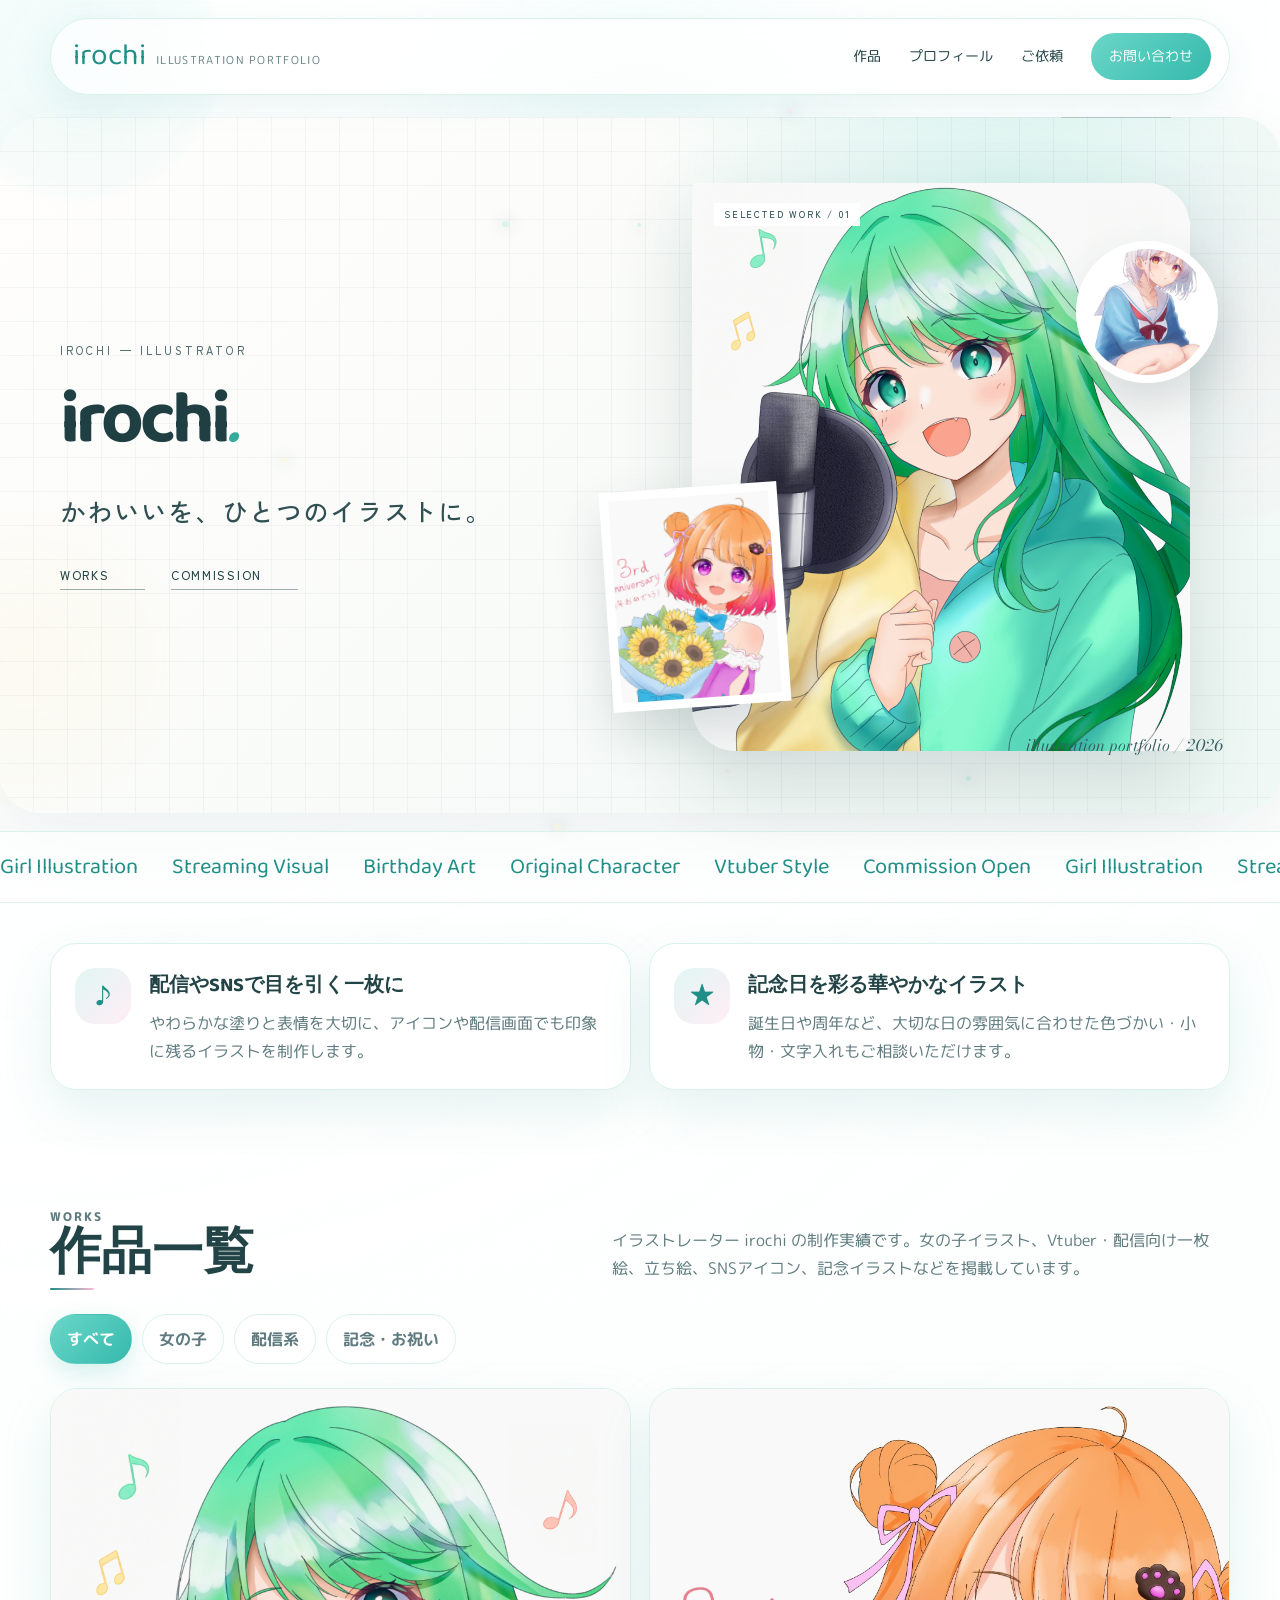
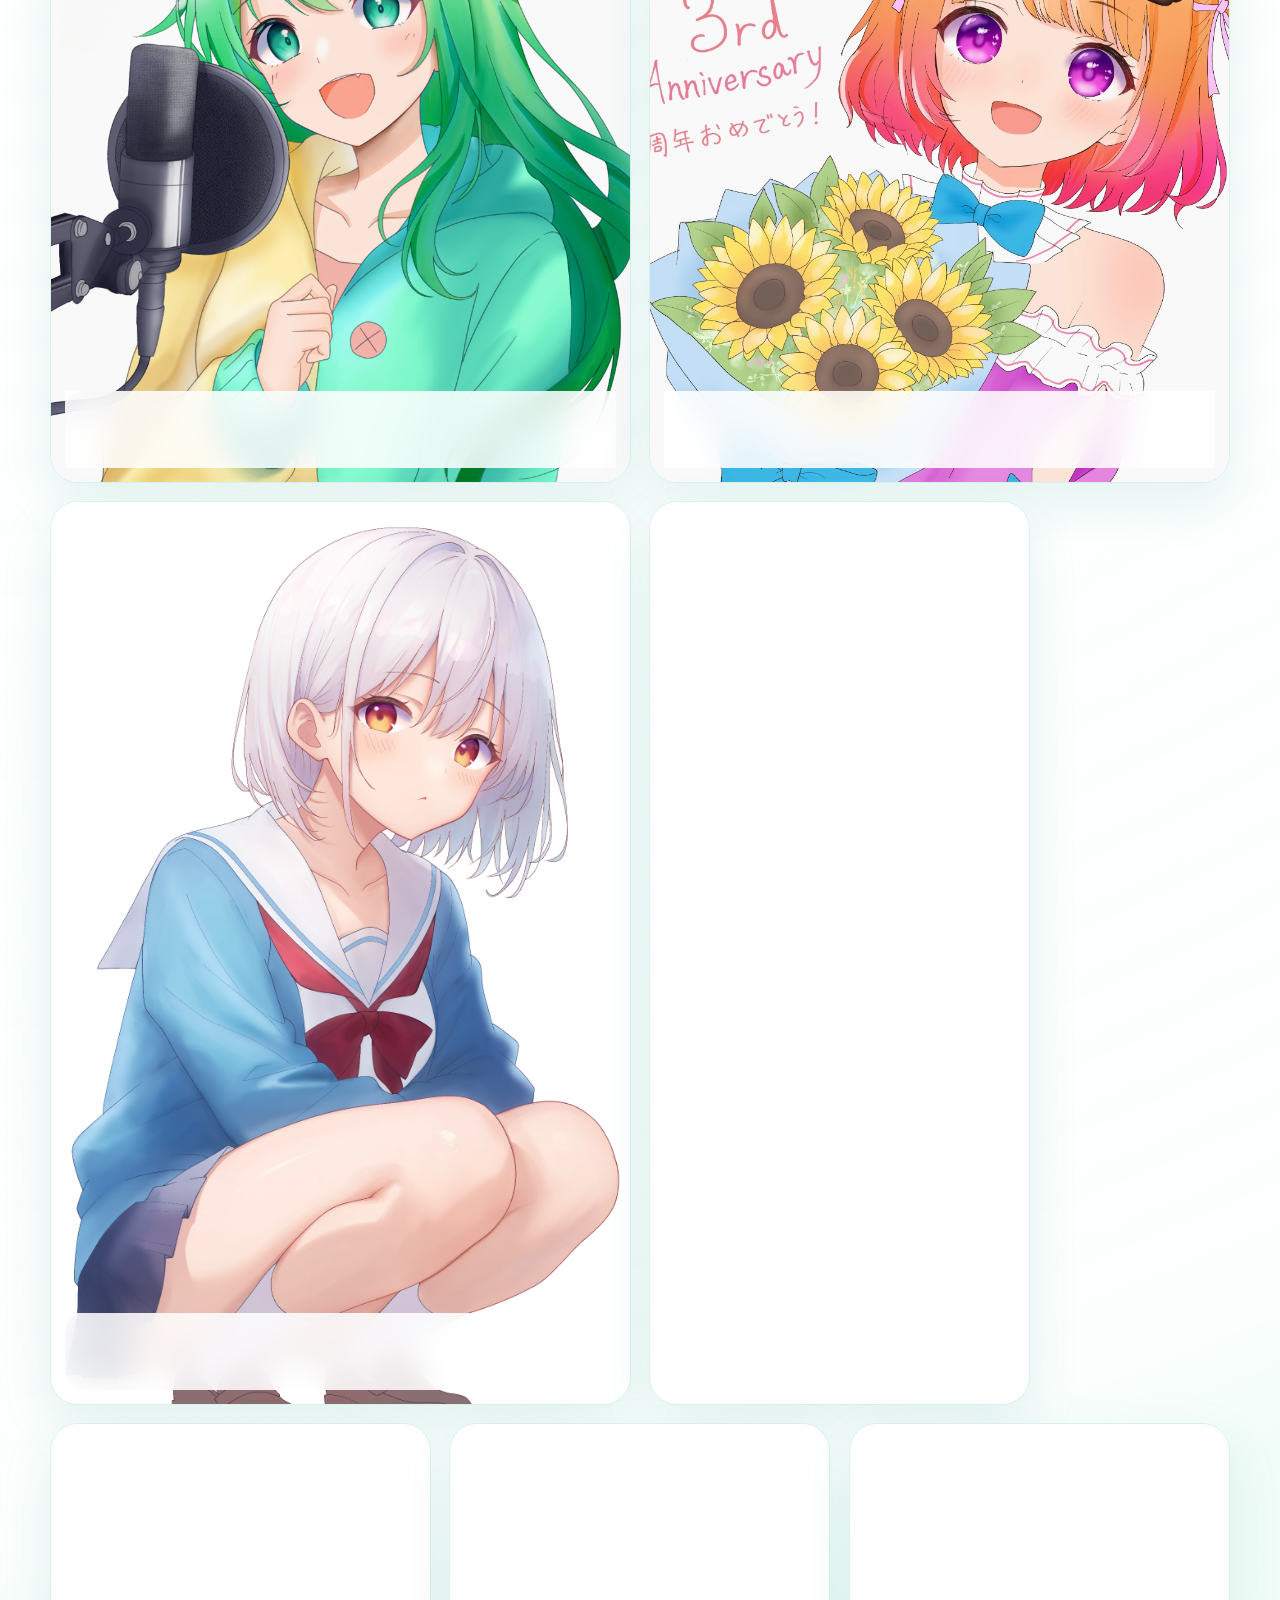
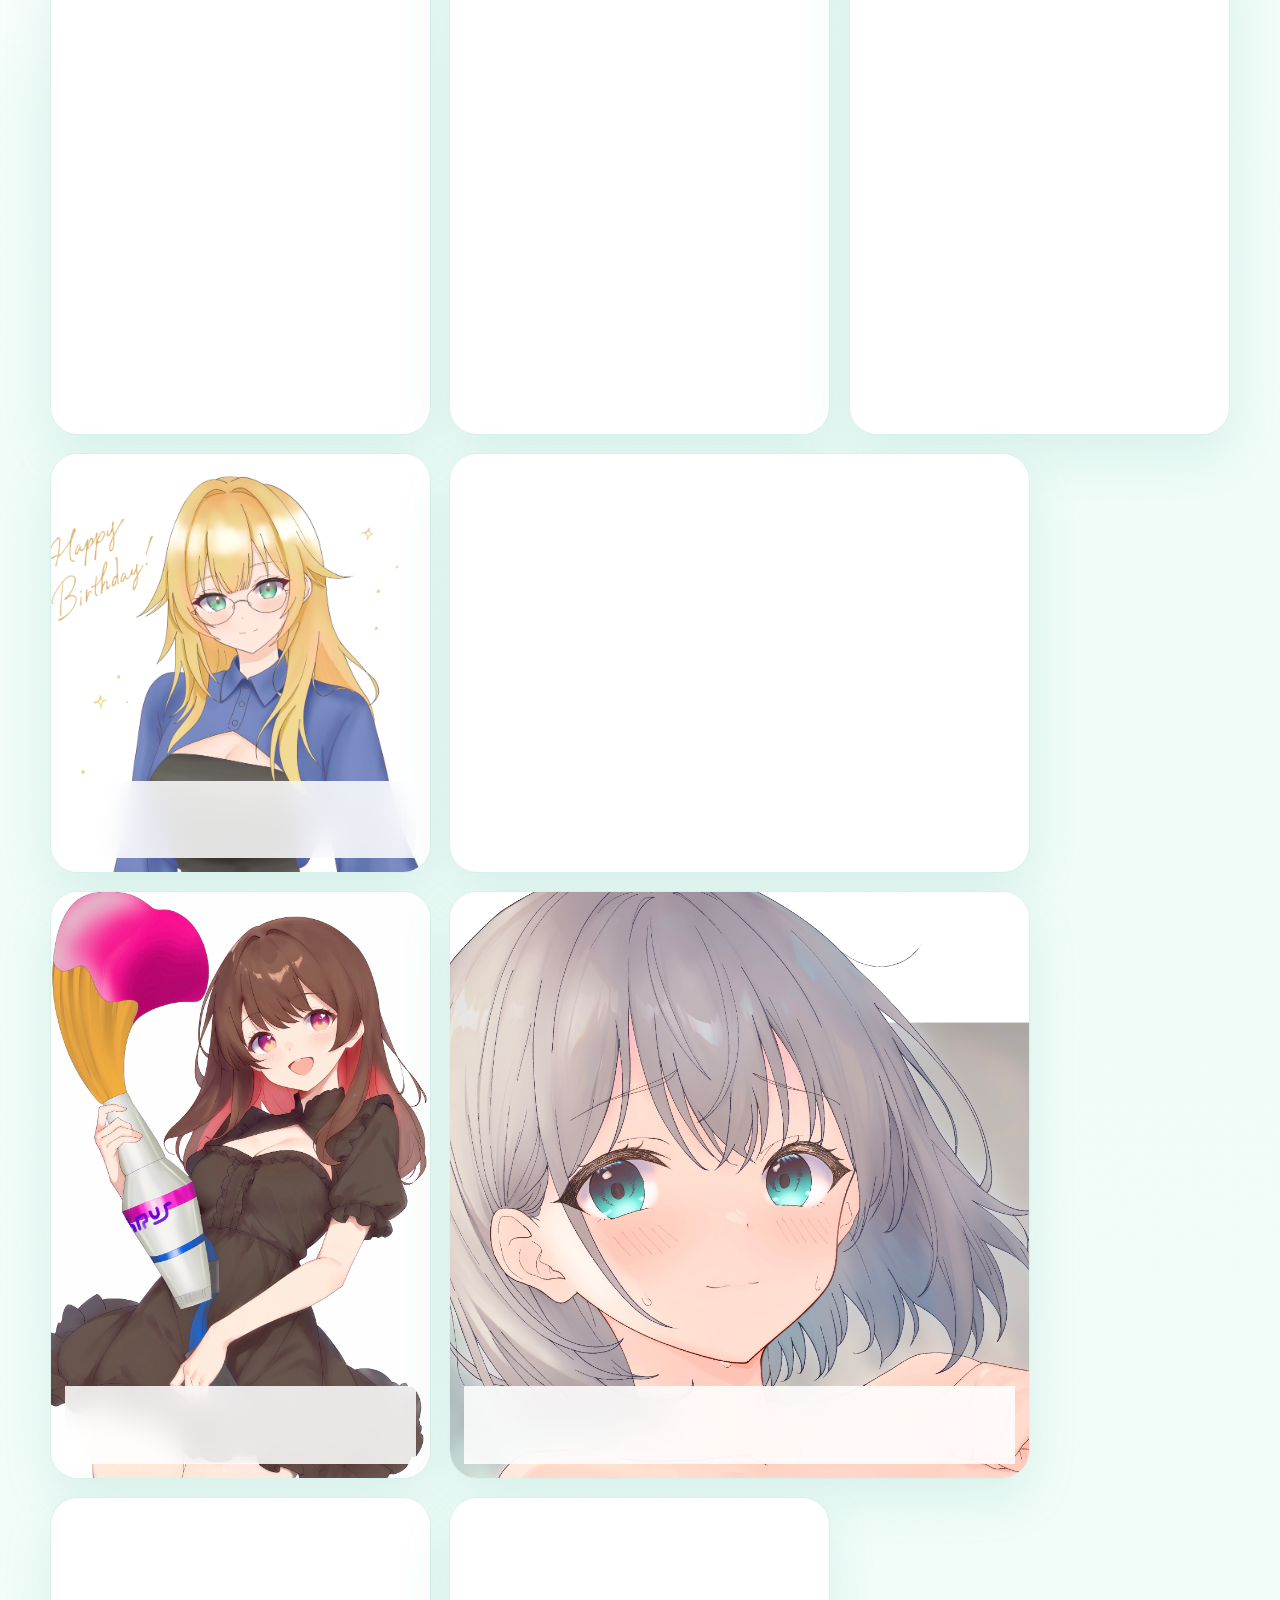
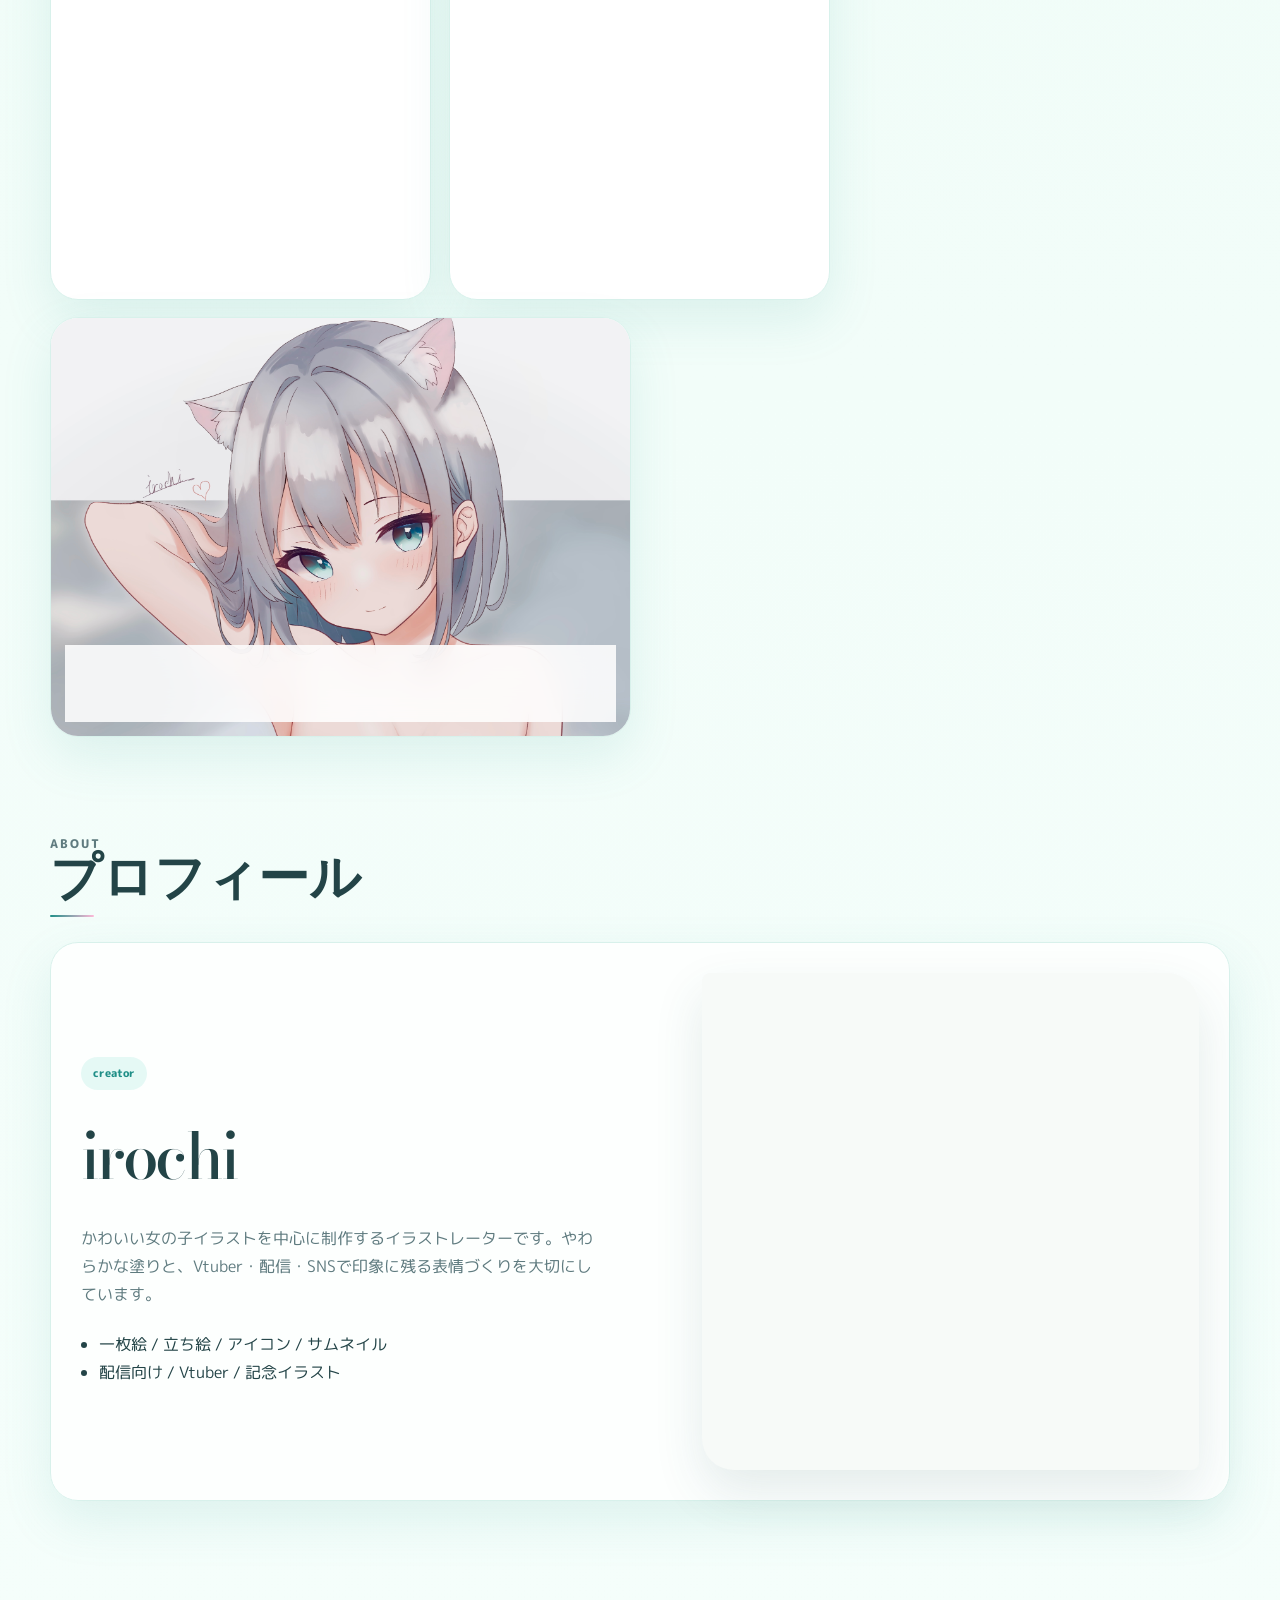
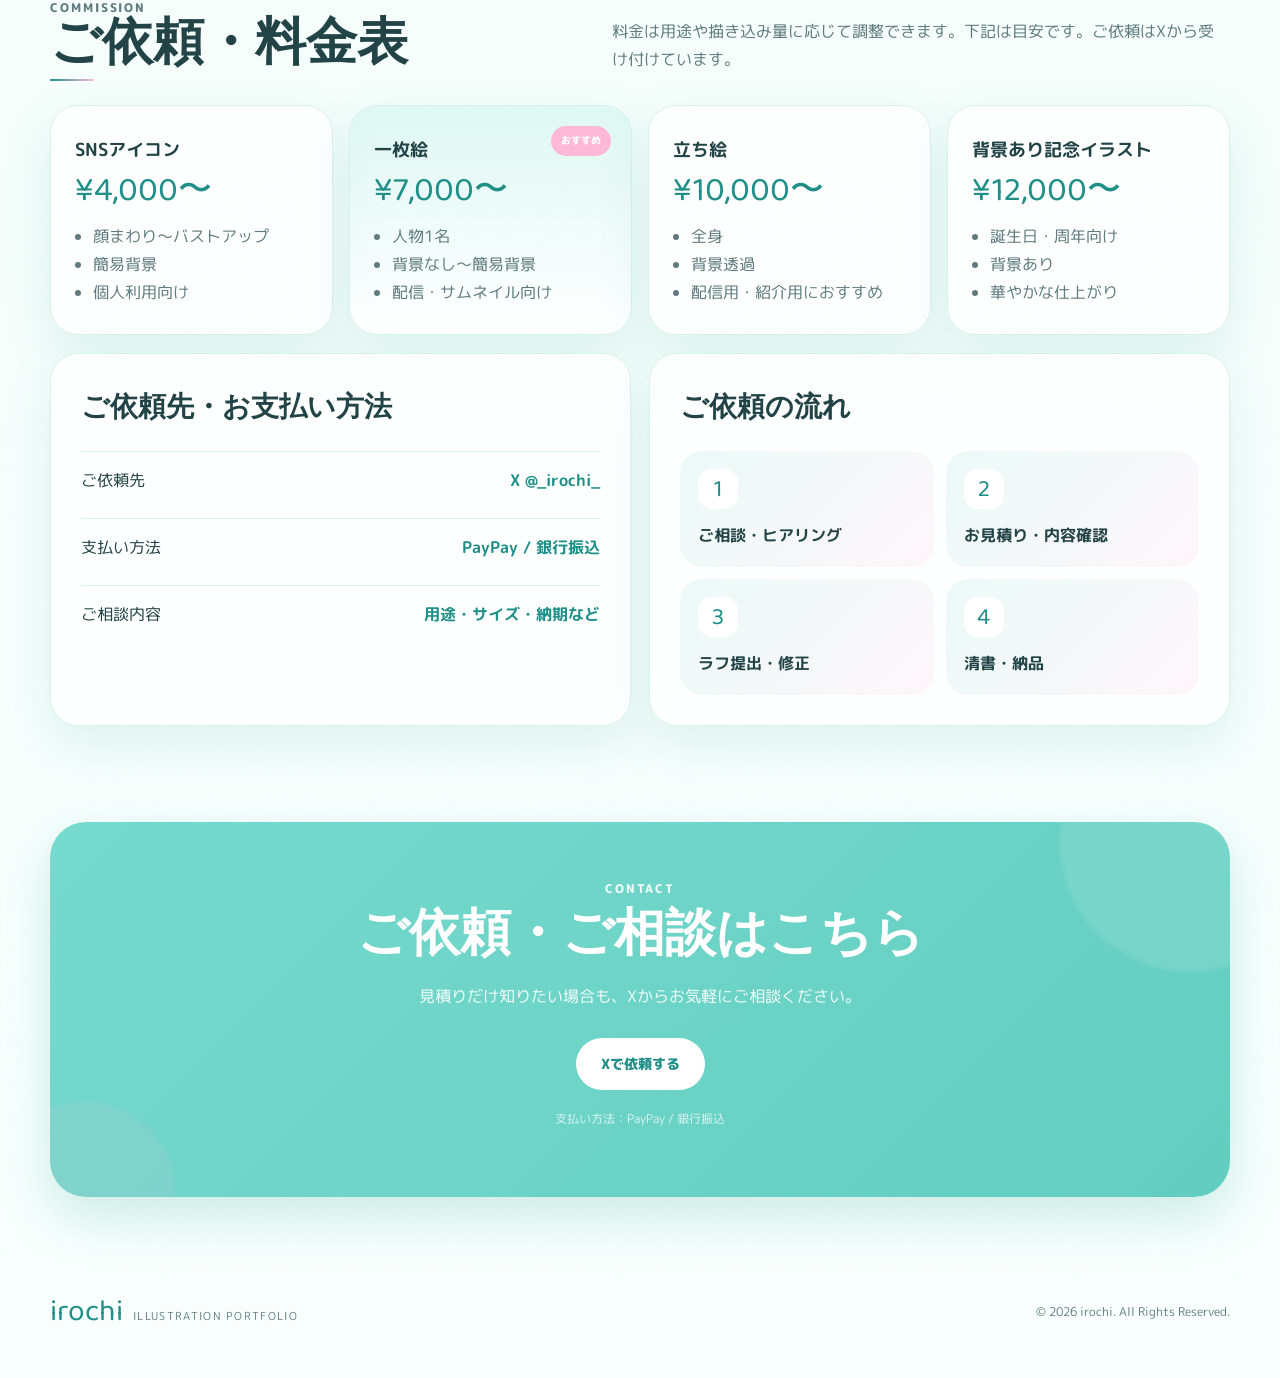
==== commit 1d6fb63d: "Search Consoleの所有権確認タグを追加" ====
--- a/index.html
+++ b/index.html
@@ -3,6 +3,7 @@
 <head>
   <meta charset="UTF-8">
   <meta name="viewport" content="width=device-width, initial-scale=1.0">
+  <meta name="google-site-verification" content="5RqlOF1KKhAtQOtd7gr1Tbcbe2nlzZZFtFODo0NO0yo">
   <title>irochi | イラストレーター・ポートフォリオ</title>
   <meta name="description" content="イラストレーター irochi の公式ポートフォリオ。かわいい女の子イラスト、Vtuber・配信向け一枚絵、立ち絵、SNSアイコン、誕生日・周年などの記念イラストを制作しています。">
   <meta name="keywords" content="irochi,Irochi,IROCHI,イラストレーター,イラスト,ポートフォリオ,Vtuber,配信イラスト,一枚絵,立ち絵,SNSアイコン,記念イラスト">
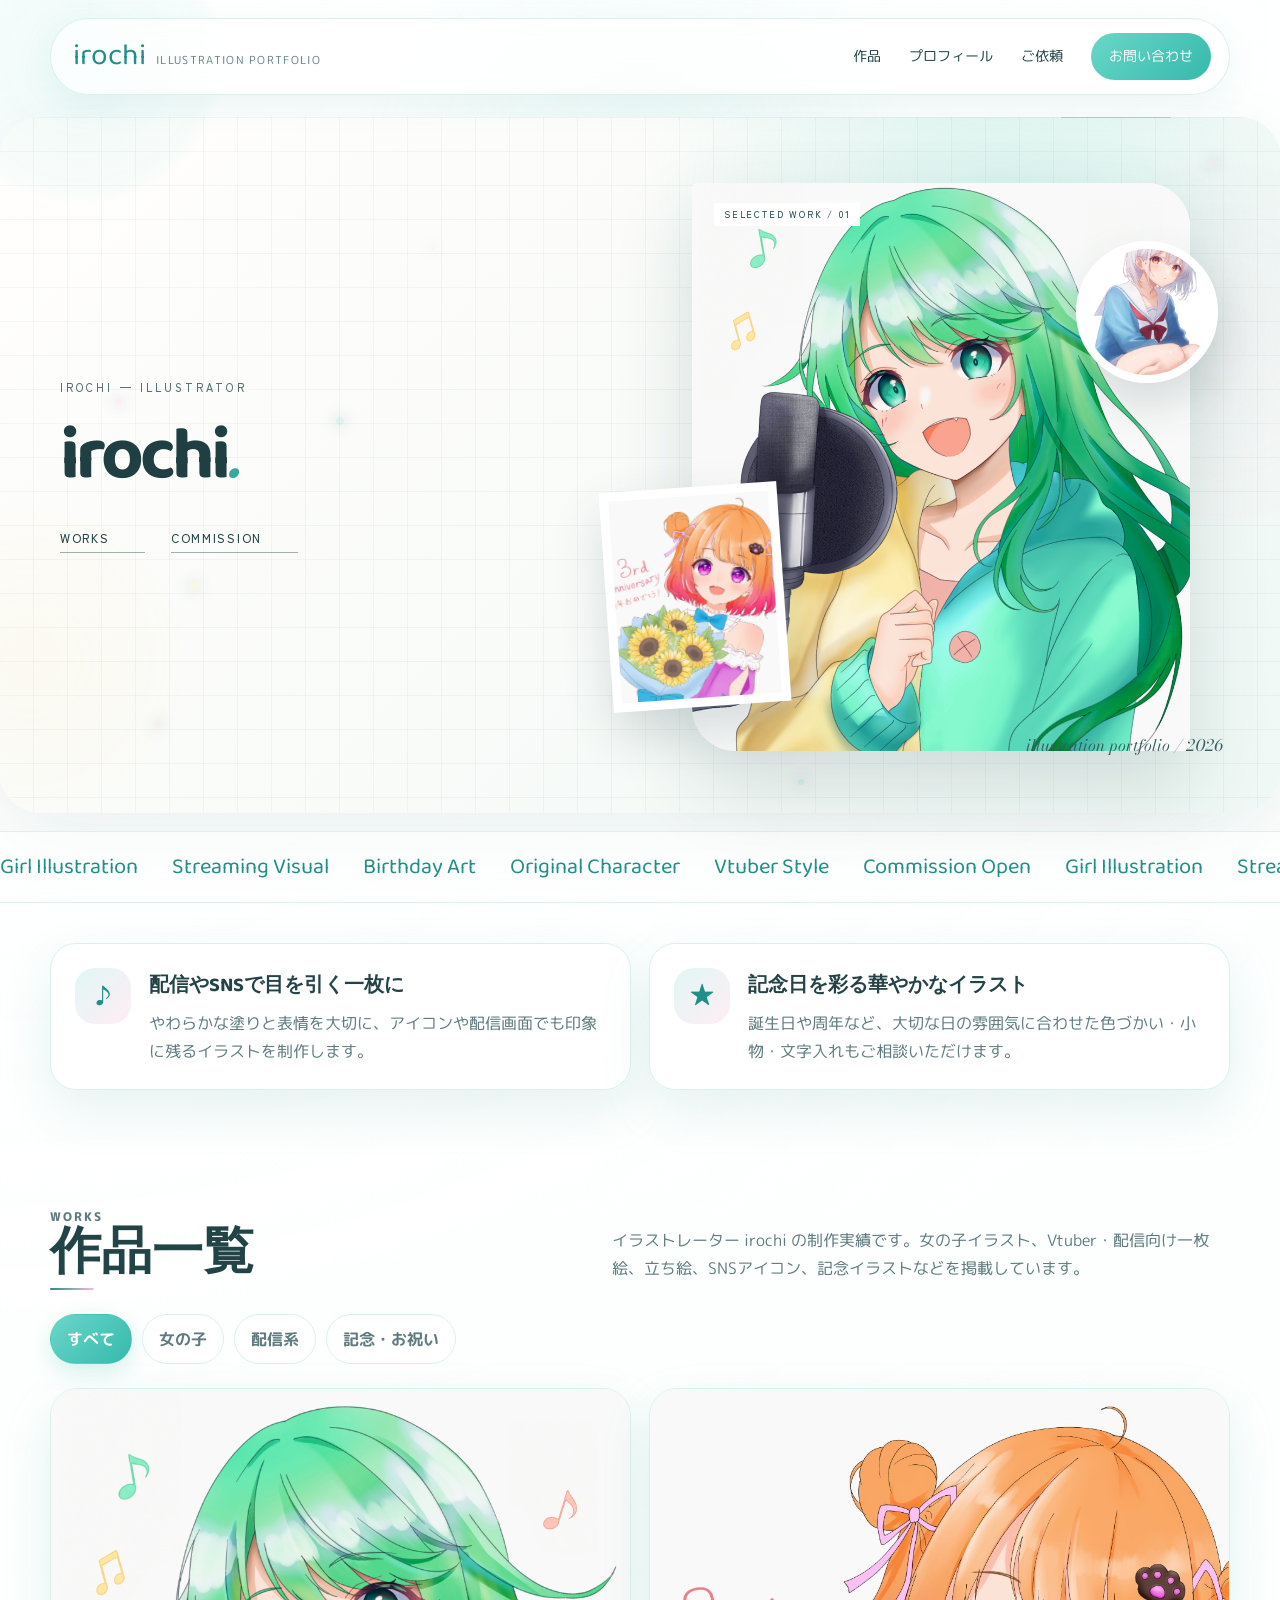
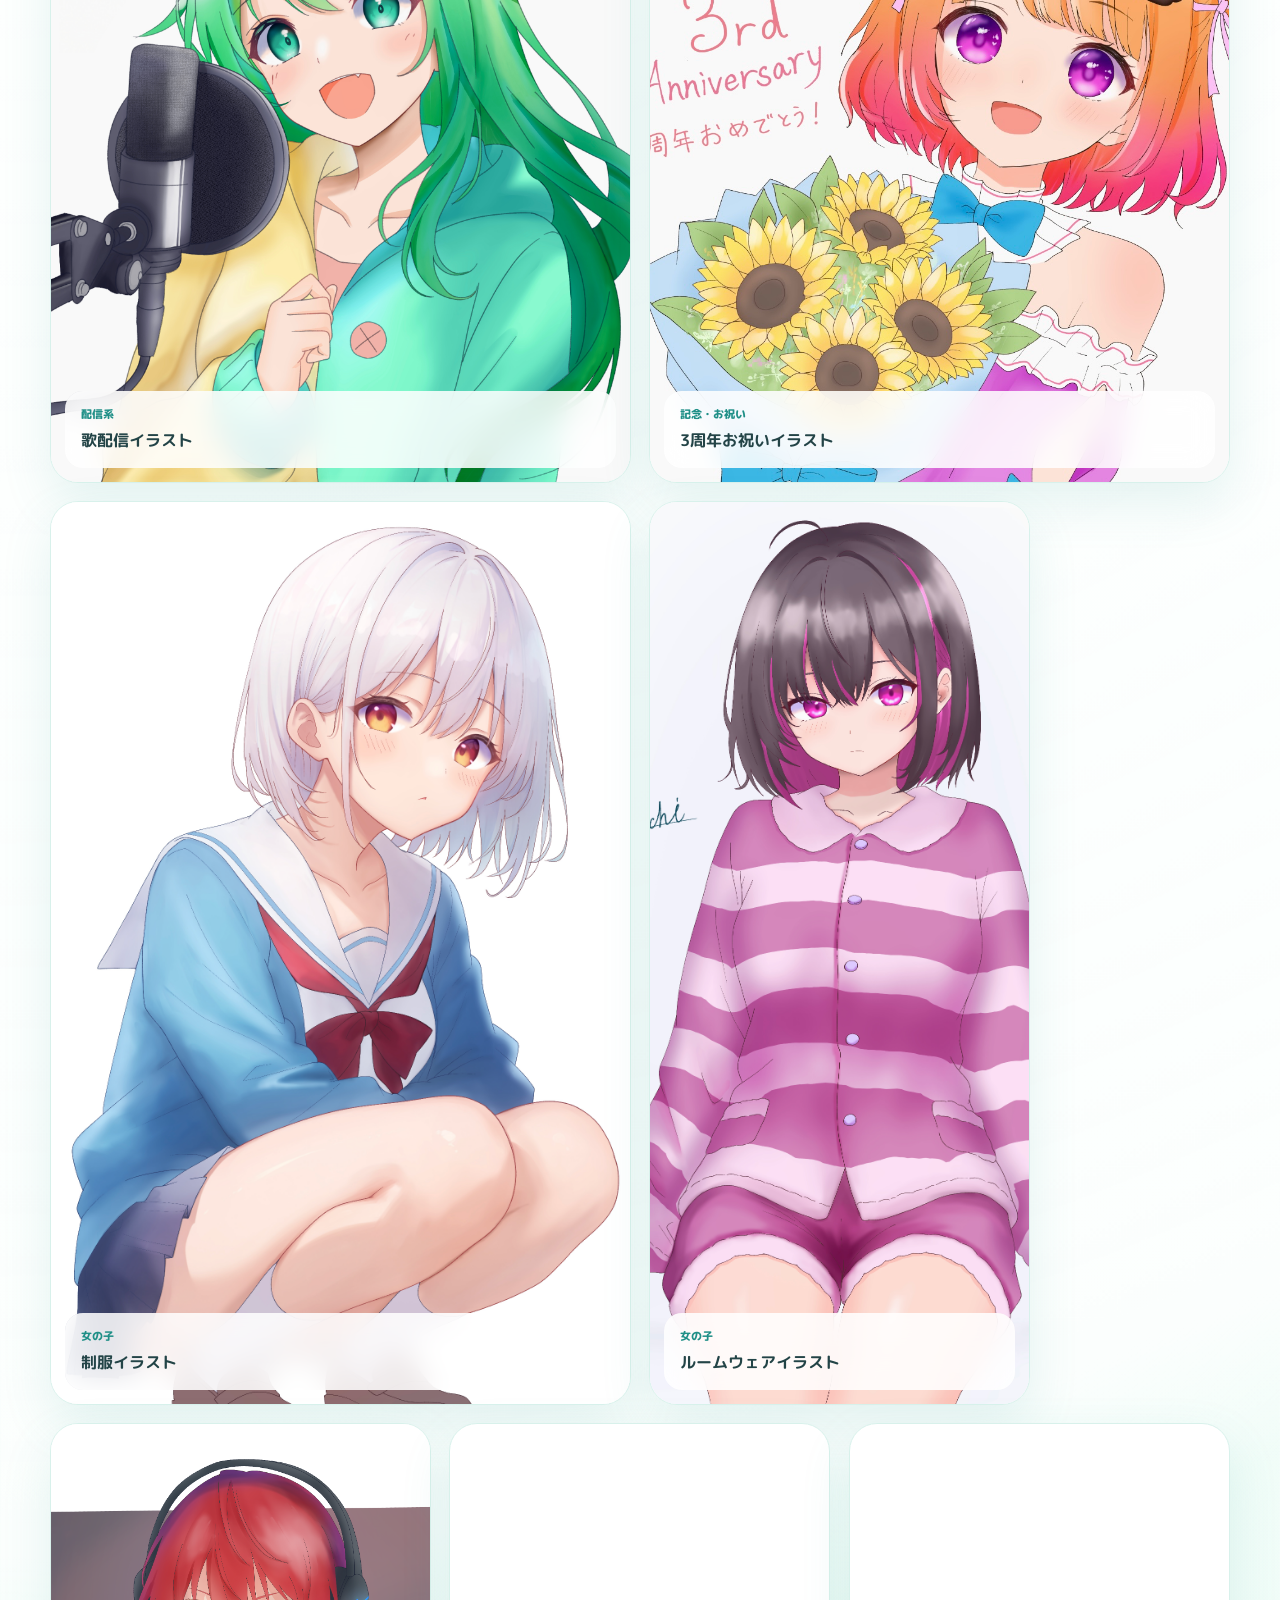
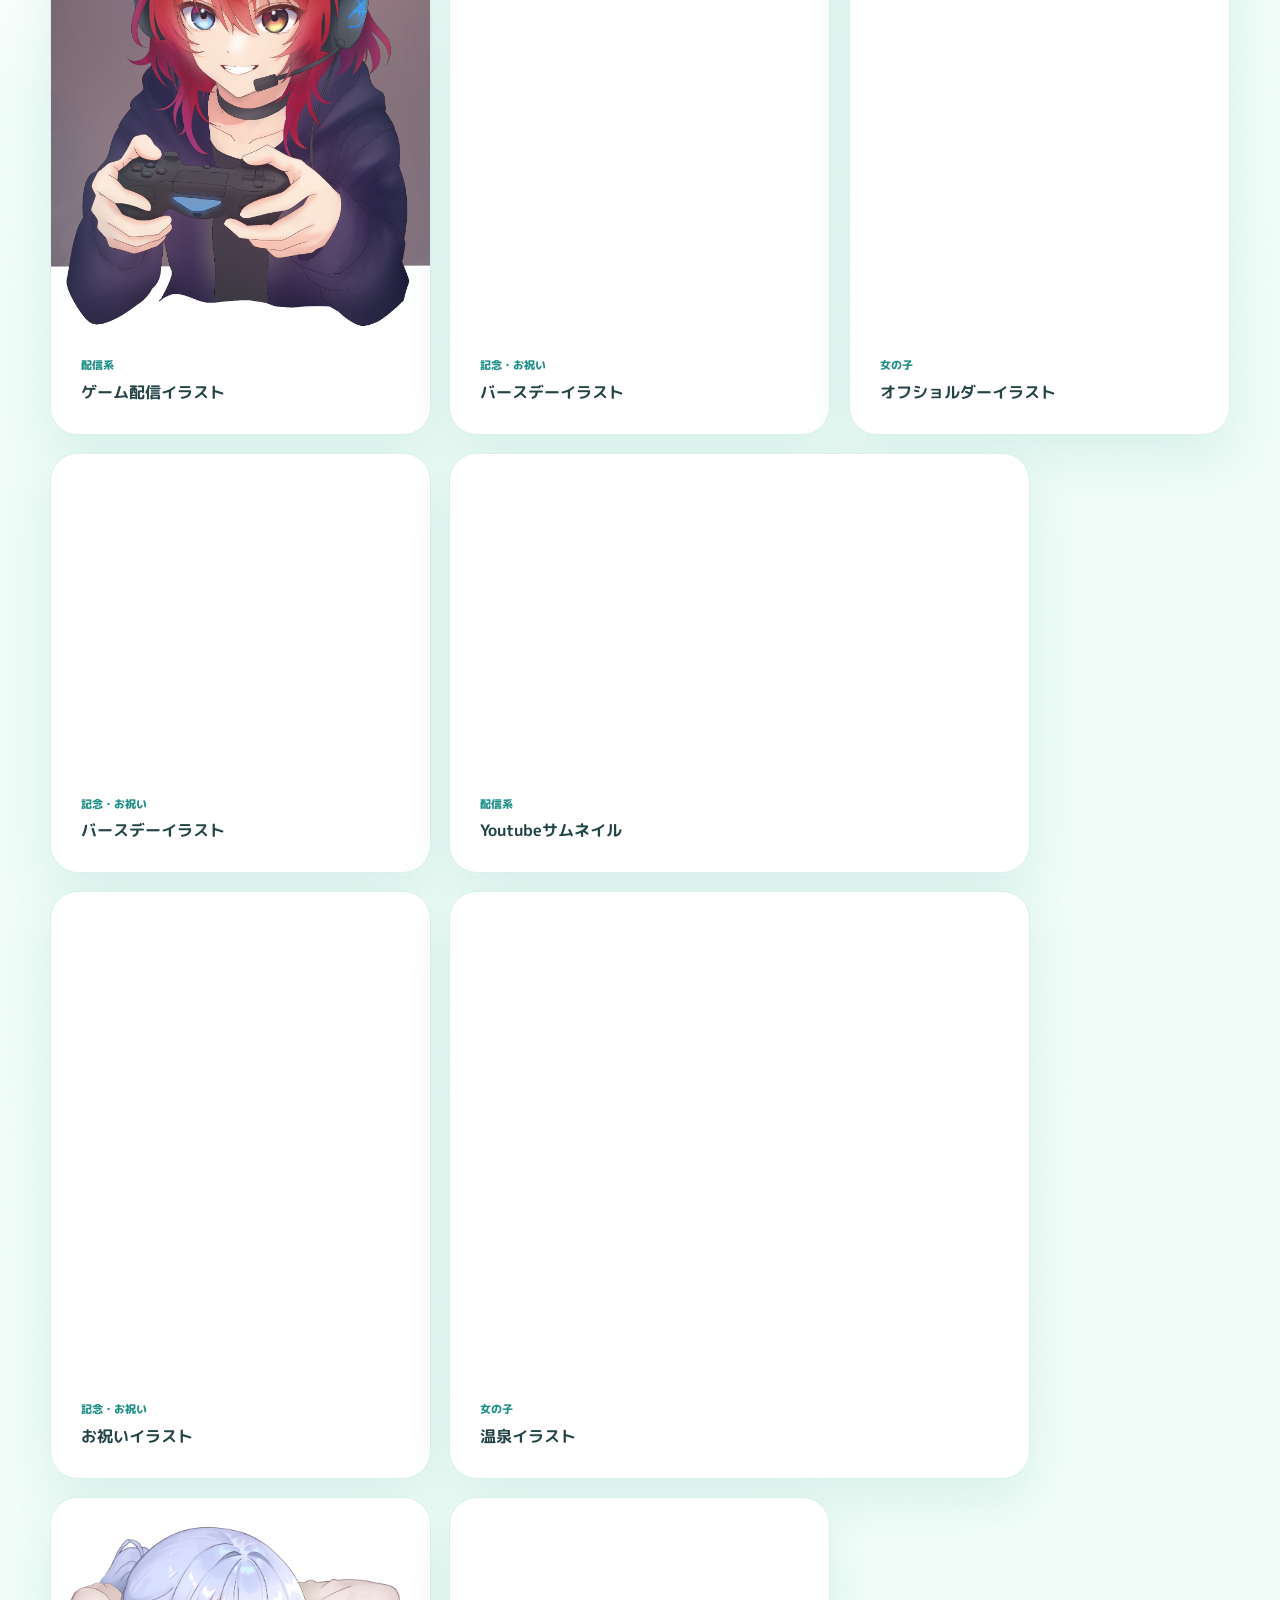
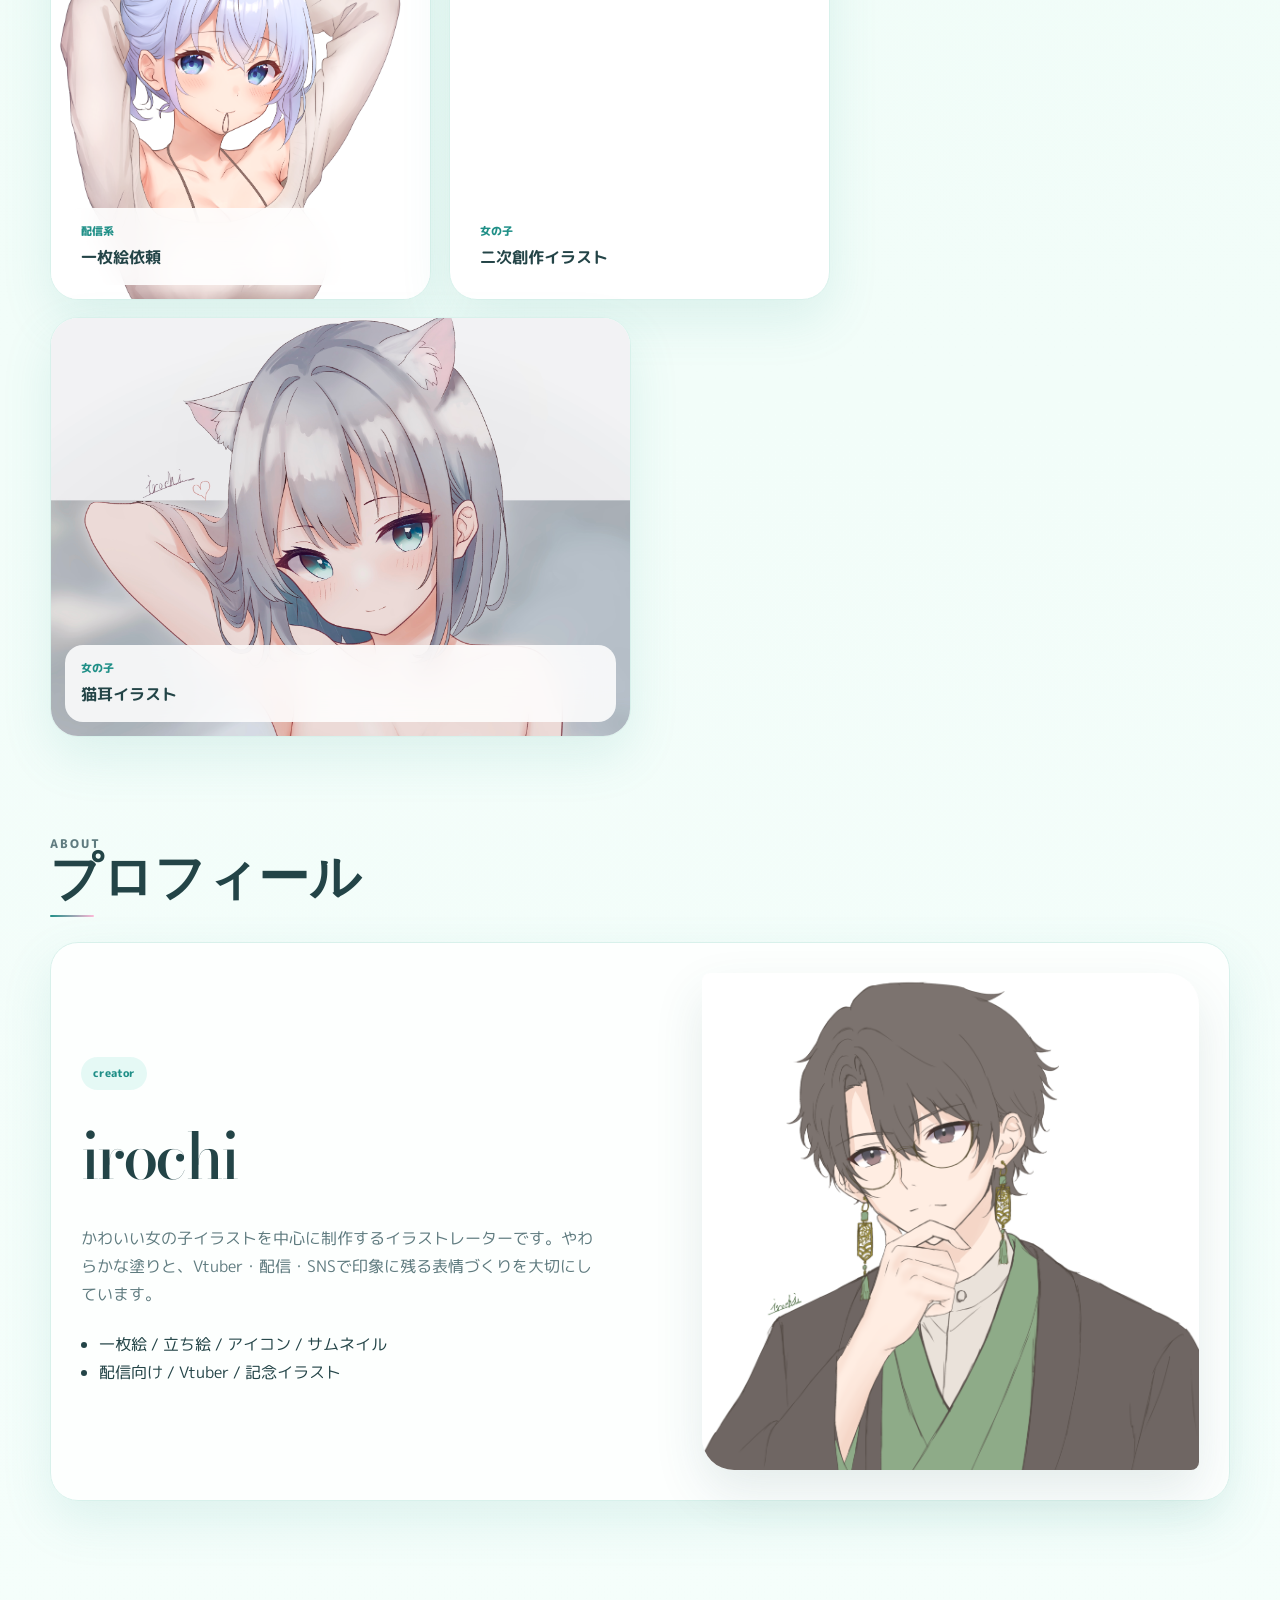
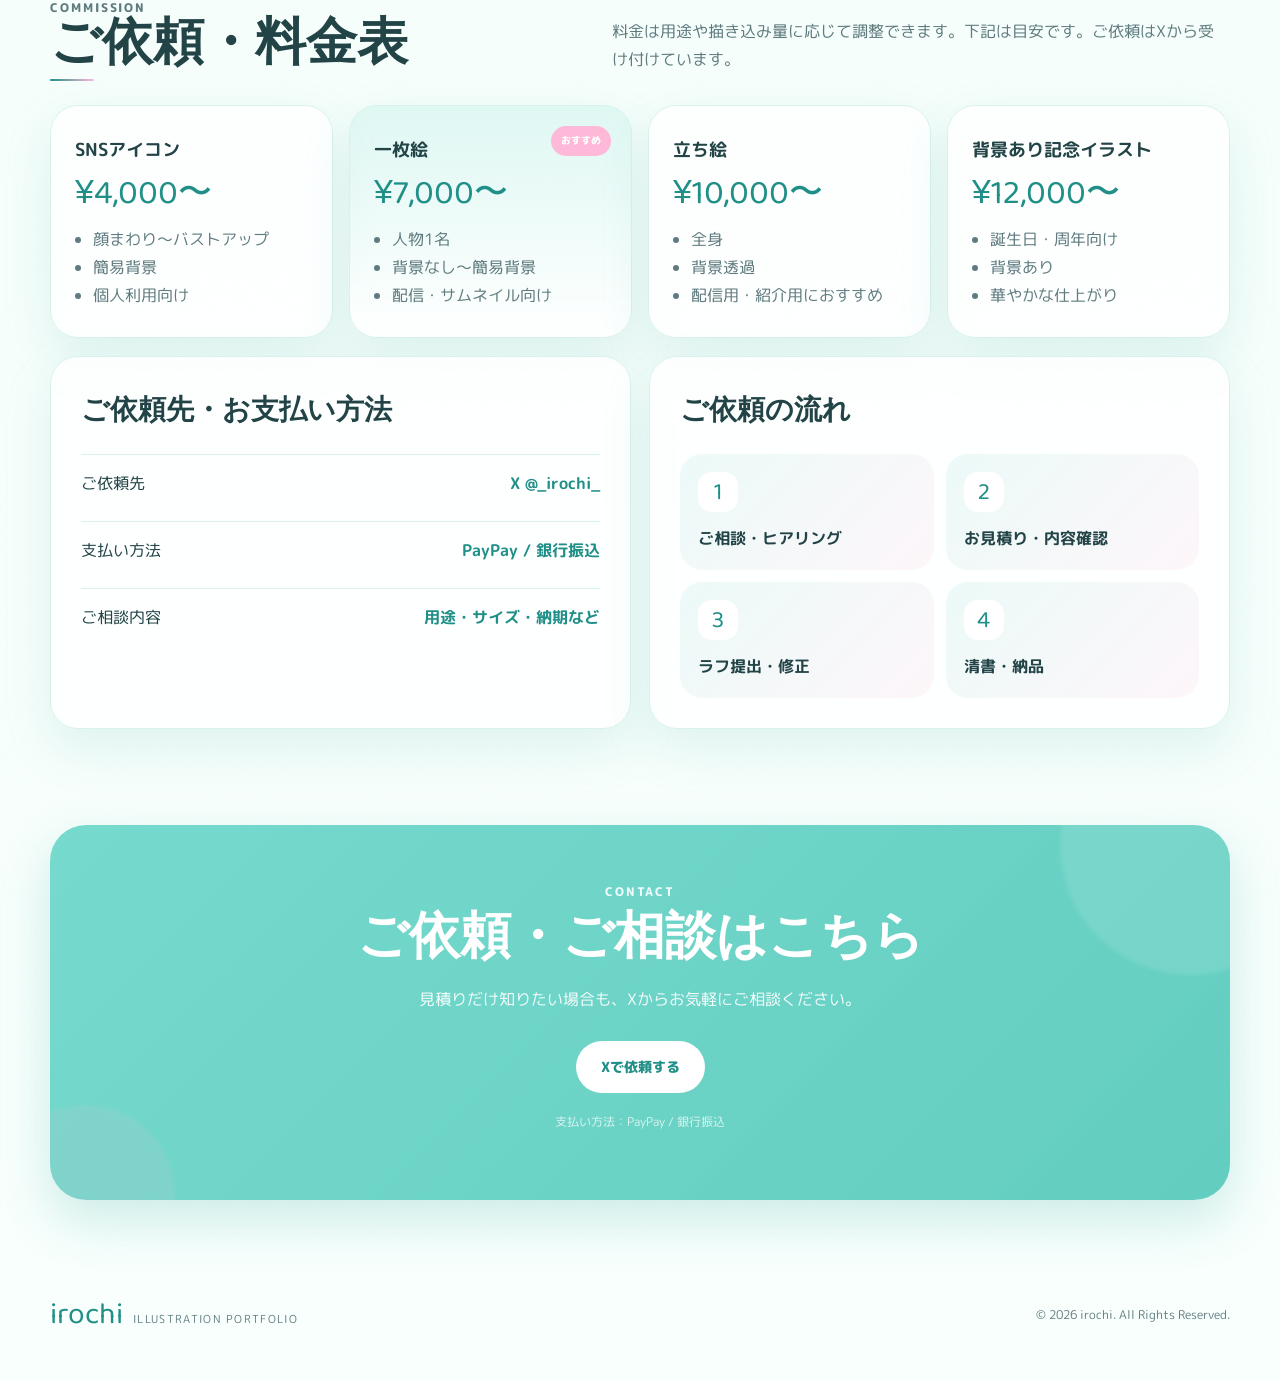
==== commit fd1569de: "Fix price currency typography and remove hero catchphrase" ====
--- a/index.html
+++ b/index.html
@@ -102,7 +102,7 @@
       <div class="hero-editorial-copy reveal">
         <p class="hero-kicker">IROCHI — ILLUSTRATOR</p>
         <h1 class="hero-brand">irochi<i>.</i></h1>
-        <p class="hero-tagline">かわいいを、ひとつのイラストに。</p>
+        <p class="hero-tagline" hidden></p>
         <div class="hero-editorial-actions">
           <a class="hero-editorial-link" href="#works">WORKS</a>
           <a class="hero-editorial-link" href="#commission">COMMISSION</a>
@@ -177,10 +177,10 @@
         <p>料金は用途や描き込み量に応じて調整できます。下記は目安です。ご依頼はXから受け付けています。</p>
       </div>
       <div class="price-grid">
-        <article class="price-card"><h3>SNSアイコン</h3><p class="price">¥4,000〜</p><ul><li>顔まわり〜バストアップ</li><li>簡易背景</li><li>個人利用向け</li></ul></article>
-        <article class="price-card featured"><span class="card-badge">おすすめ</span><h3>一枚絵</h3><p class="price">¥7,000〜</p><ul><li>人物1名</li><li>背景なし〜簡易背景</li><li>配信・サムネイル向け</li></ul></article>
-        <article class="price-card"><h3>立ち絵</h3><p class="price">¥10,000〜</p><ul><li>全身</li><li>背景透過</li><li>配信用・紹介用におすすめ</li></ul></article>
-        <article class="price-card"><h3>背景あり記念イラスト</h3><p class="price">¥12,000〜</p><ul><li>誕生日・周年向け</li><li>背景あり</li><li>華やかな仕上がり</li></ul></article>
+        <article class="price-card"><h3>SNSアイコン</h3><p class="price"><span class="price-currency">¥</span>4,000〜</p><ul><li>顔まわり〜バストアップ</li><li>簡易背景</li><li>個人利用向け</li></ul></article>
+        <article class="price-card featured"><span class="card-badge">おすすめ</span><h3>一枚絵</h3><p class="price"><span class="price-currency">¥</span>7,000〜</p><ul><li>人物1名</li><li>背景なし〜簡易背景</li><li>配信・サムネイル向け</li></ul></article>
+        <article class="price-card"><h3>立ち絵</h3><p class="price"><span class="price-currency">¥</span>10,000〜</p><ul><li>全身</li><li>背景透過</li><li>配信用・紹介用におすすめ</li></ul></article>
+        <article class="price-card"><h3>背景あり記念イラスト</h3><p class="price"><span class="price-currency">¥</span>12,000〜</p><ul><li>誕生日・周年向け</li><li>背景あり</li><li>華やかな仕上がり</li></ul></article>
       </div>
       <div class="commission-grid">
         <div class="extra-card">
--- a/style.css
+++ b/style.css
@@ -511,6 +511,10 @@
   font-size: 34px;
   line-height: 1;
   color: var(--main-dark);
+}
+/* Keep currency glyphs out of the decorative numeral font. */
+.price-currency {
+  font-family: Arial, "Helvetica Neue", "Noto Sans", sans-serif;
 }
 .price-card ul {
   margin: 0;
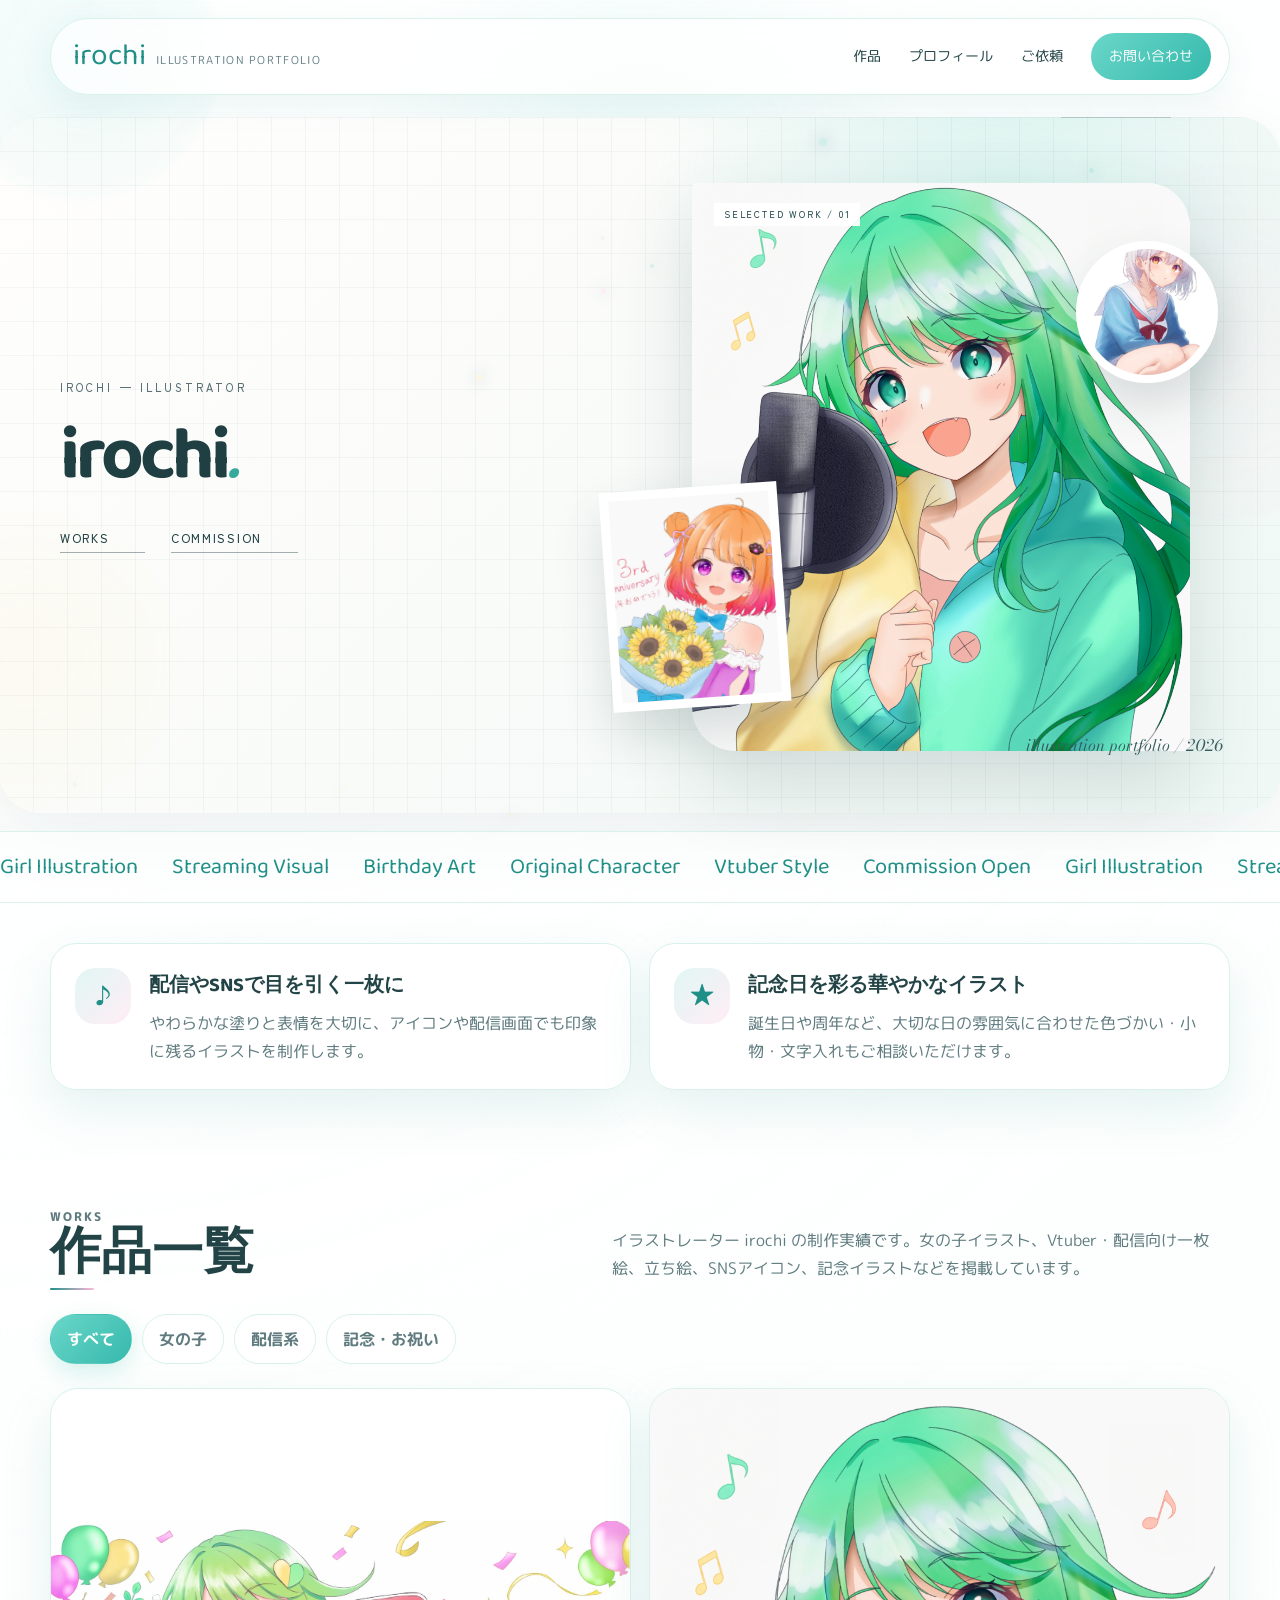
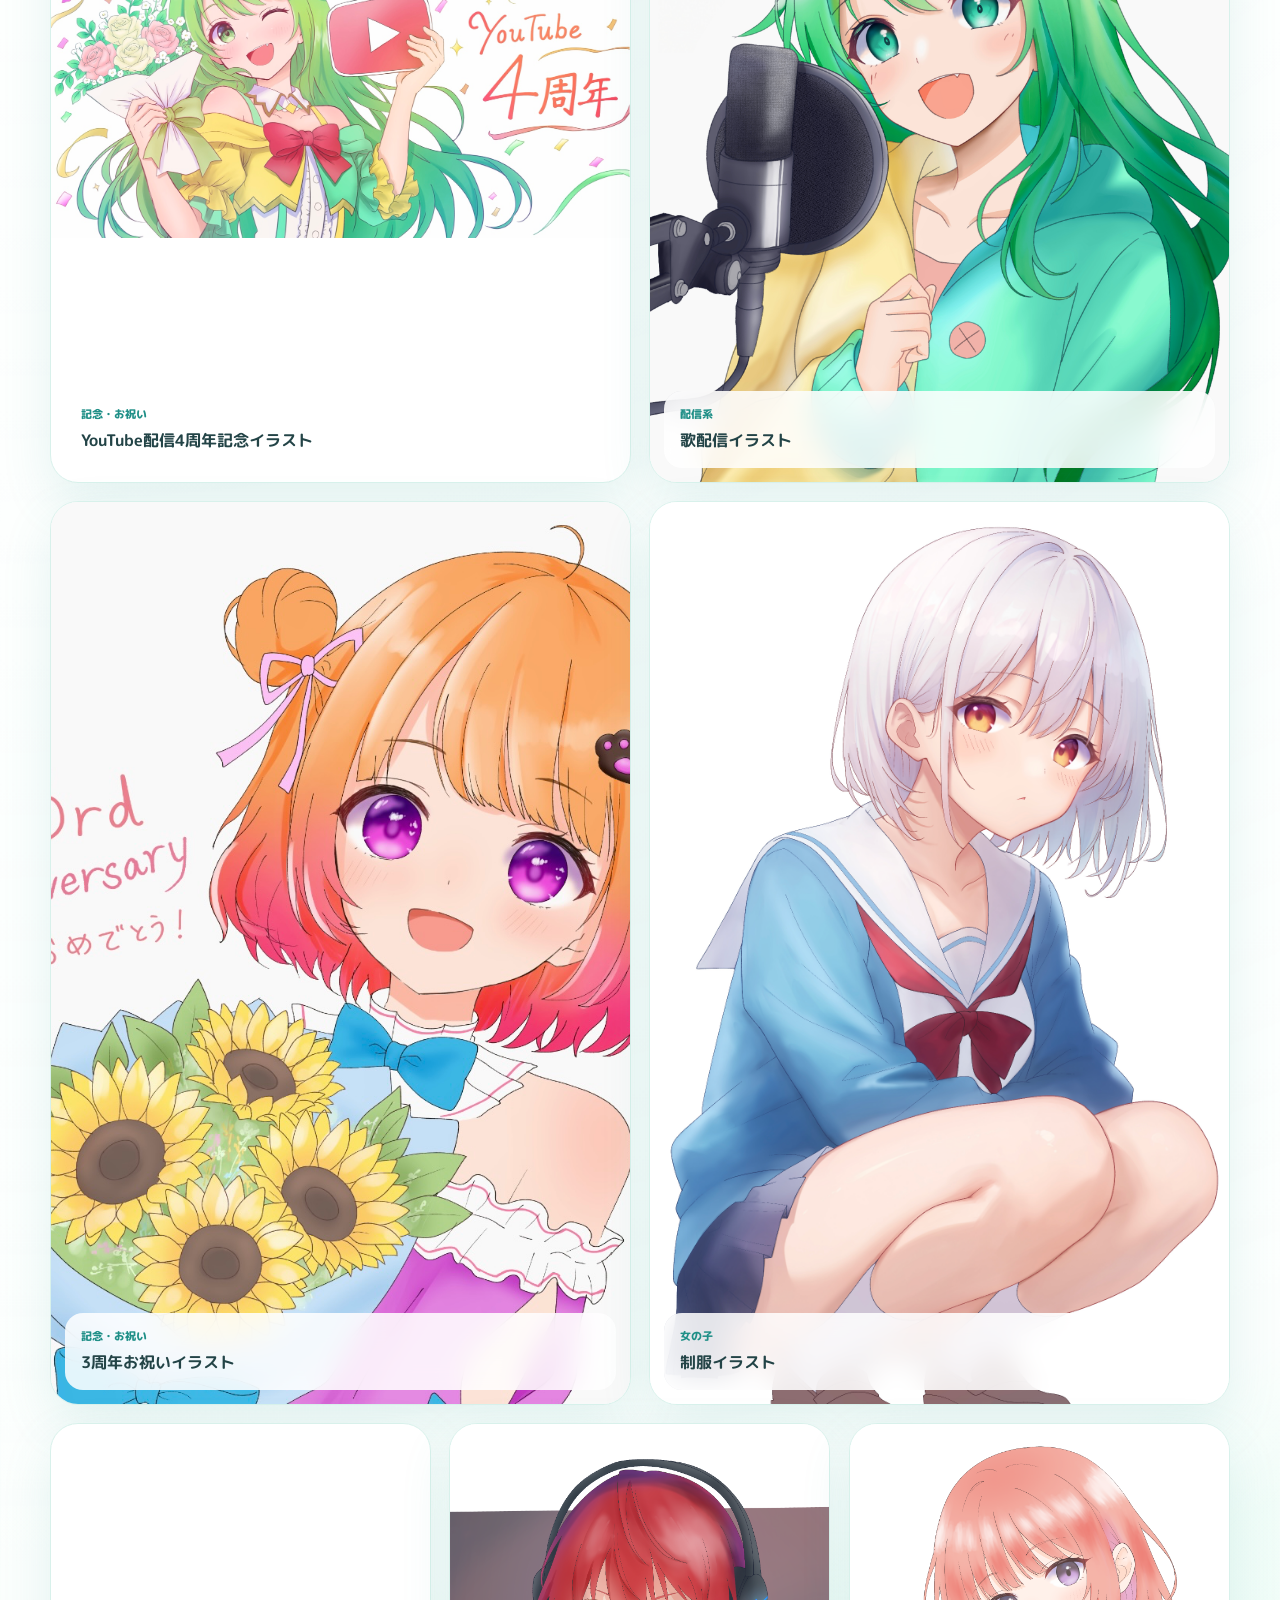
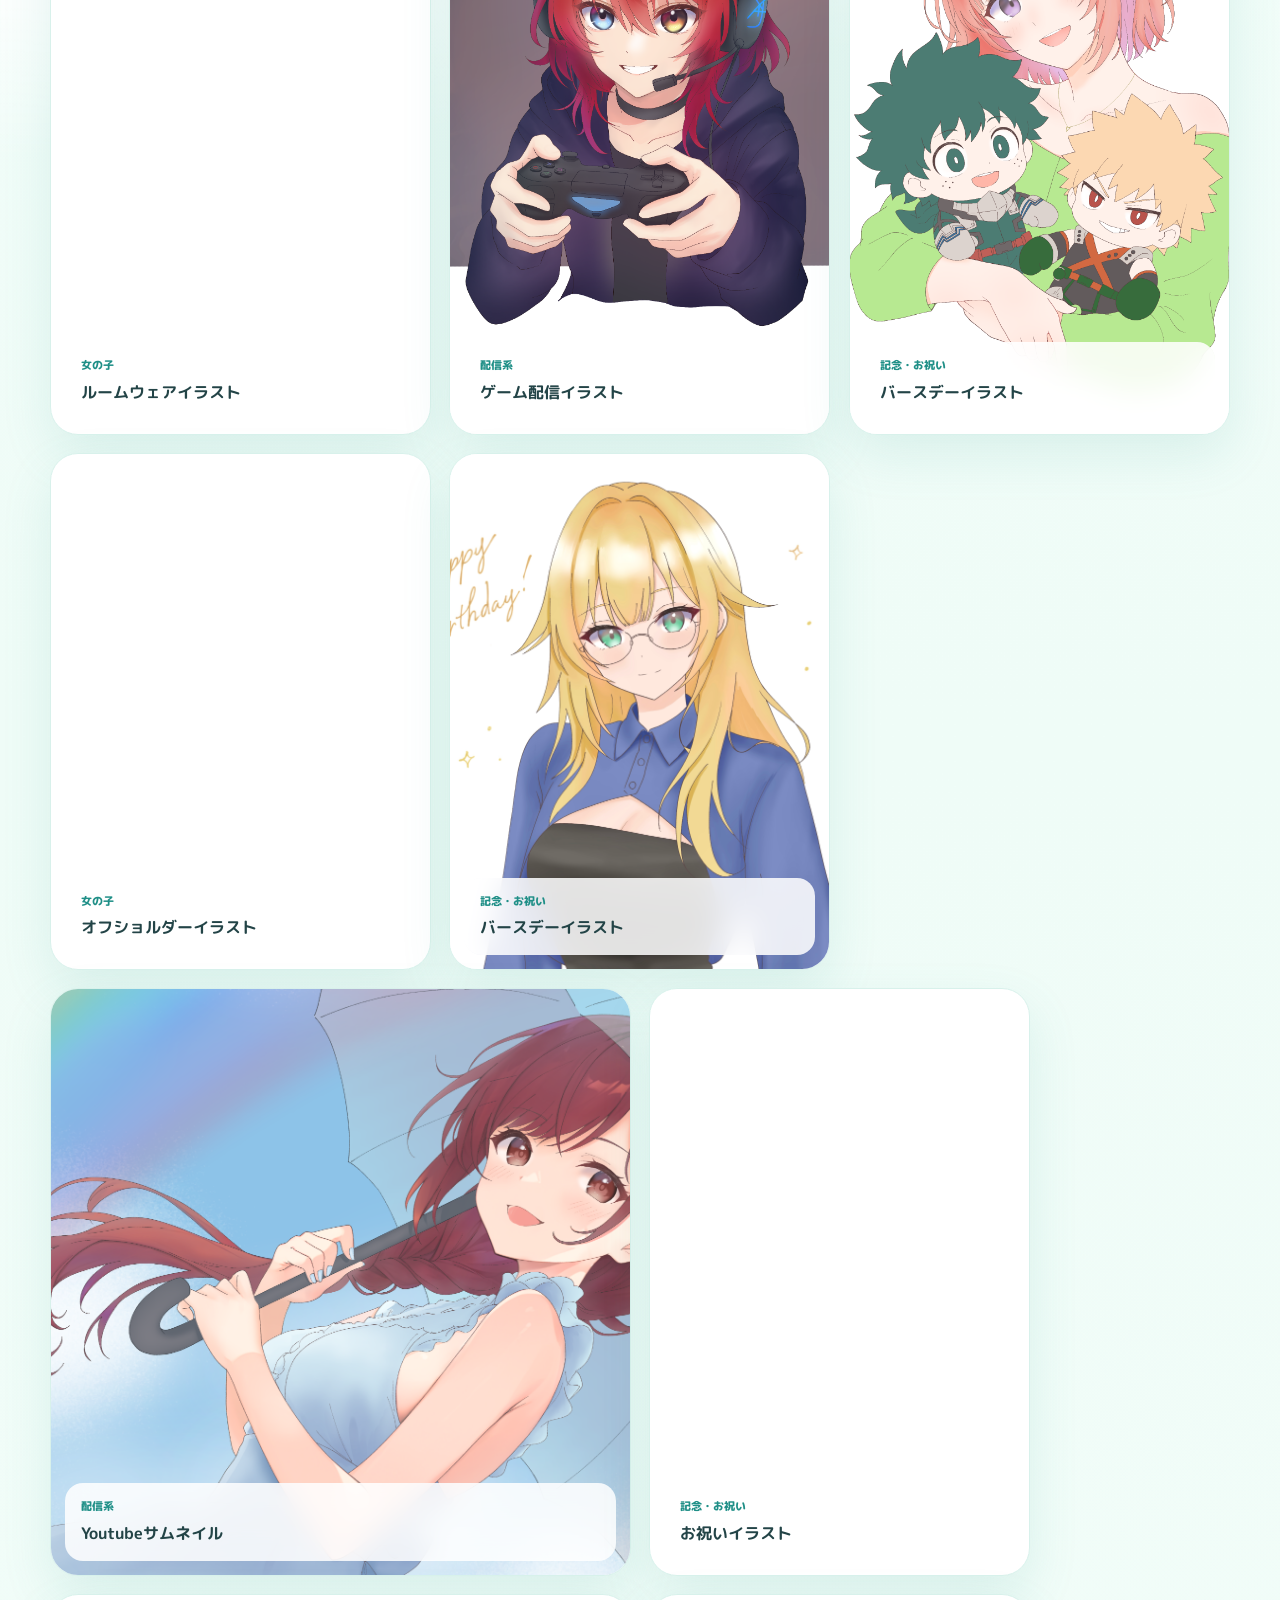
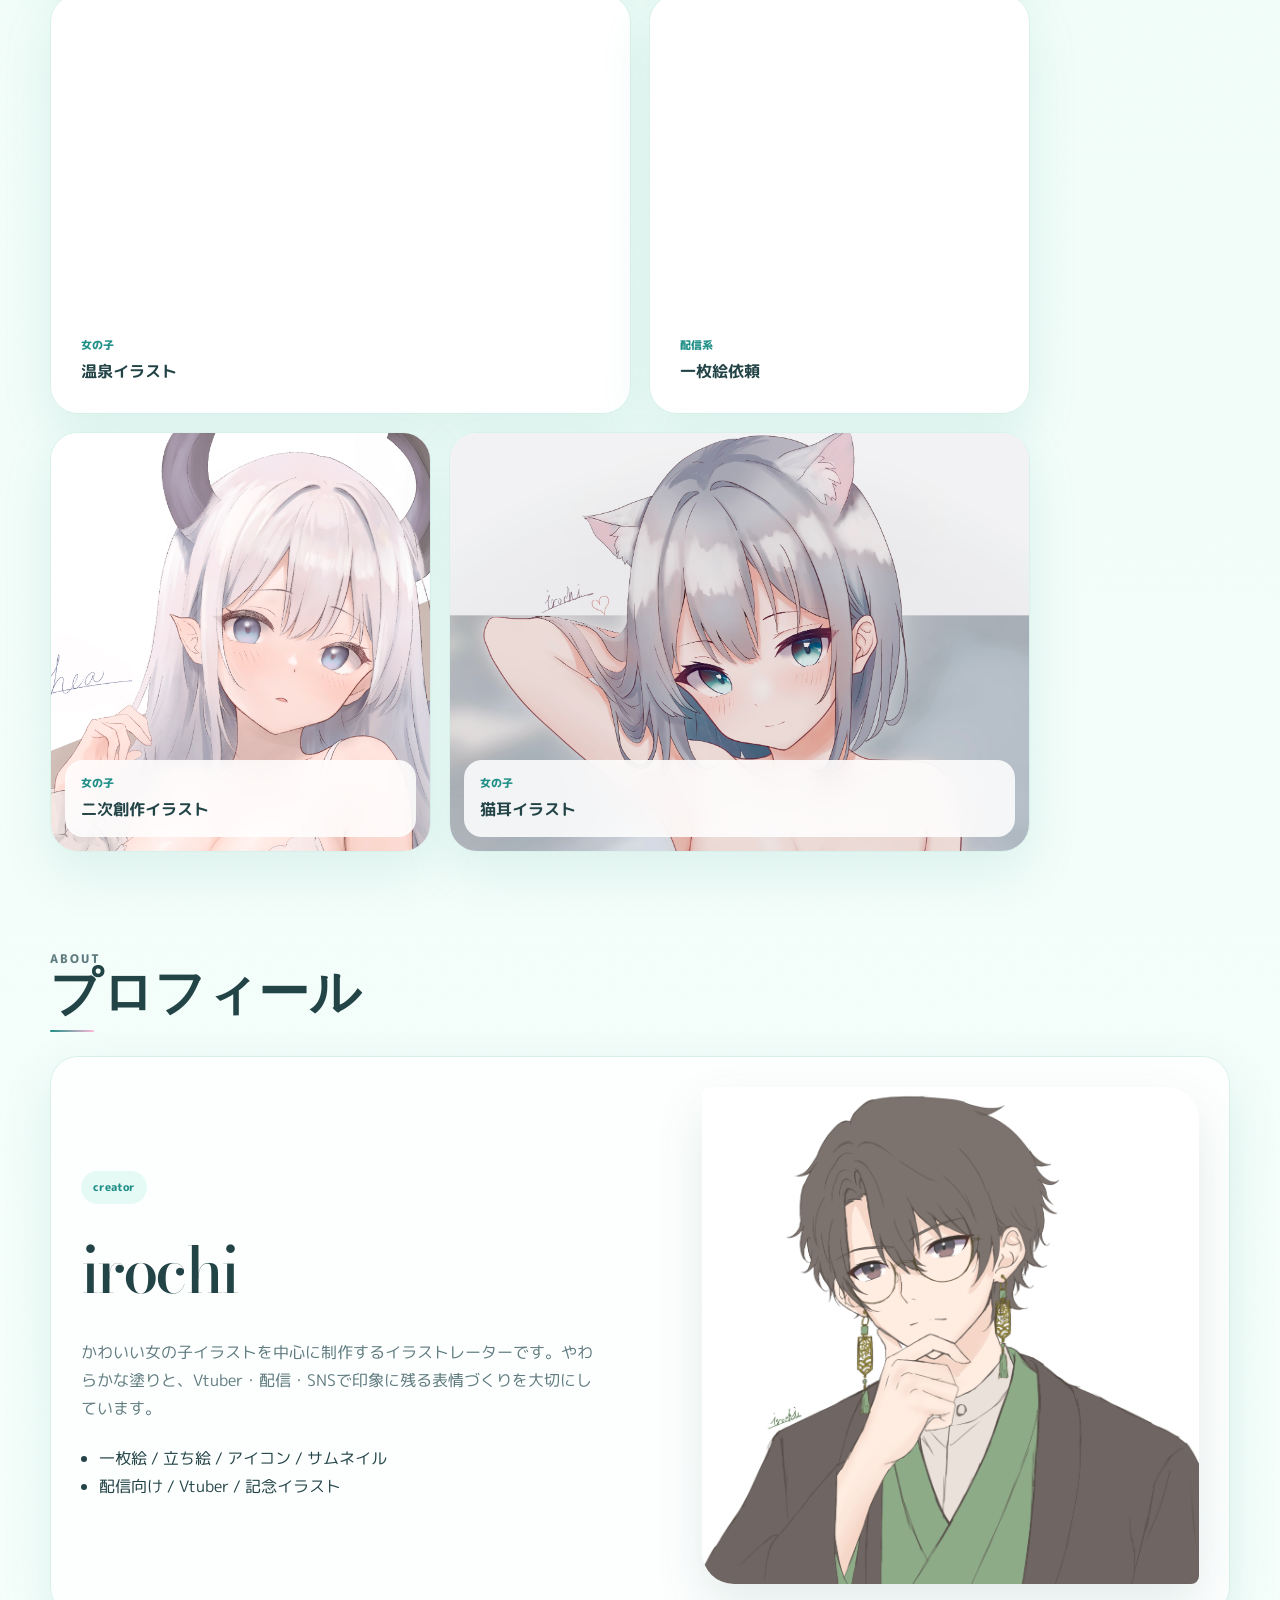
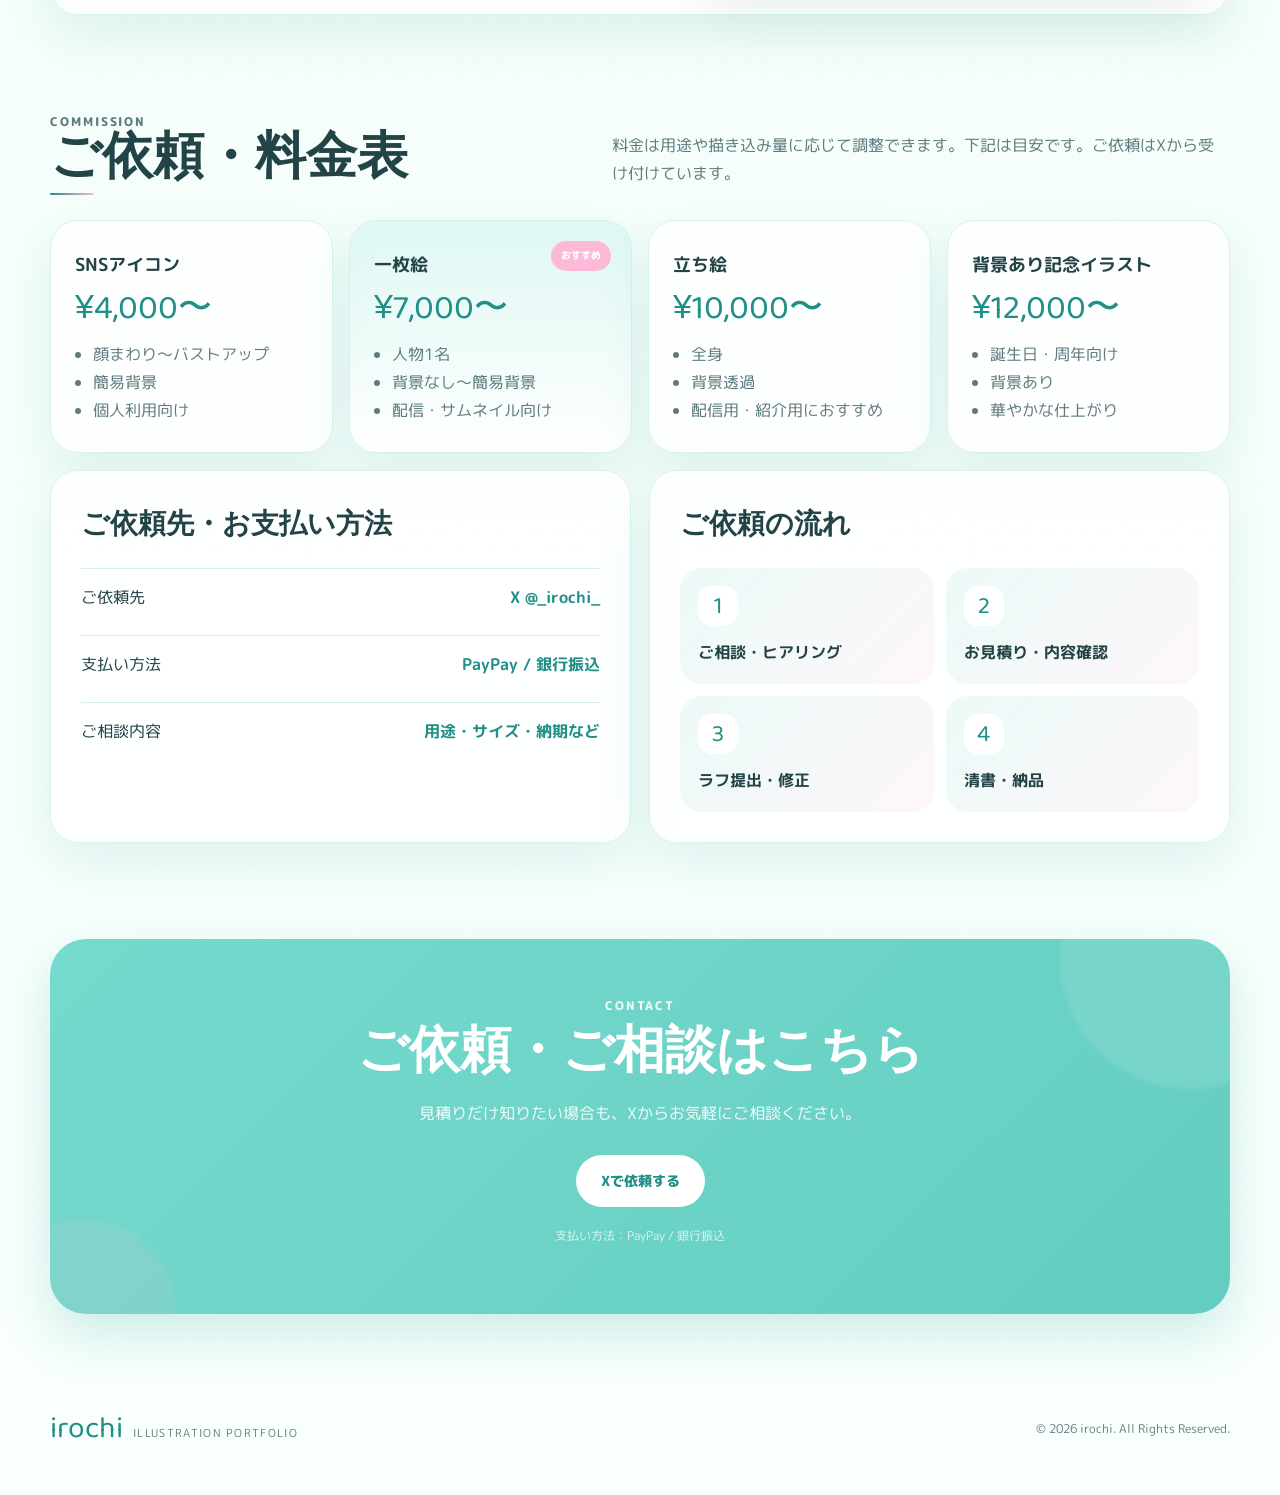
==== commit d53a05a2: "YouTube配信4周年記念イラストを作品一覧に追加" ====
--- a/index.html
+++ b/index.html
@@ -139,6 +139,7 @@
         <button class="filter active" data-filter="all">すべて</button><button class="filter" data-filter="girl">女の子</button><button class="filter" data-filter="stream">配信系</button><button class="filter" data-filter="event">記念・お祝い</button>
       </div>
       <div class="gallery">
+        <article class="work-card wide" data-work-id="4d954411-7f91-44c6-9179-81b41e09890f" data-category="event" data-description="いろちのYouTube配信4周年を記念した一枚です。" data-tags="Vtuber|配信|周年" data-created-at="" data-published-at="2026-11-26" data-focal-x="50" data-focal-y="35"><img src="assets/irochi-youtube-4th-anniversary.jpg" loading="lazy" decoding="async" alt="花束と赤い再生マークを手にウインクするいろちと、「YouTube 4周年」の文字" style="object-fit:contain;object-position:50% 35%"><div class="work-info"><span>記念・お祝い</span><h3>YouTube配信4周年記念イラスト</h3></div></article>
         <article class="work-card large" data-work-id="0dc0d459-3a8c-4c21-8faa-20822215a1f3" data-category="stream" data-description="" data-tags="Vtuber" data-created-at="" data-published-at="" data-focal-x="50" data-focal-y="35"><img src="assets/work-20260907-054924-replace-1788727764575.webp" loading="lazy" decoding="async" alt="歌配信イラストのイラスト" style="object-position:50% 35%"><div class="work-info"><span>配信系</span><h3>歌配信イラスト</h3></div></article>
         <article class="work-card large" data-work-id="b589f8be-6ea8-4ae3-92c2-e9eaabcdfb4c" data-category="event" data-description="" data-tags="Vtuber|誕生日" data-created-at="" data-published-at="" data-focal-x="50" data-focal-y="35"><img src="assets/work-20260907-054939-replace-1788727779864.webp" loading="lazy" decoding="async" alt="3周年お祝いイラストのイラスト" style="object-position:50% 35%"><div class="work-info"><span>記念・お祝い</span><h3>3周年お祝いイラスト</h3></div></article>
         <article class="work-card large" data-work-id="d599af22-2132-4af4-9855-dc34bfa29e88" data-category="girl" data-description="" data-tags="オリジナル" data-created-at="" data-published-at="" data-focal-x="50" data-focal-y="35"><img src="assets/work-20260907-055204-replace-1788727924484.webp" loading="lazy" decoding="async" alt="制服イラストのイラスト" style="object-position:50% 35%"><div class="work-info"><span>女の子</span><h3>制服イラスト</h3></div></article>
